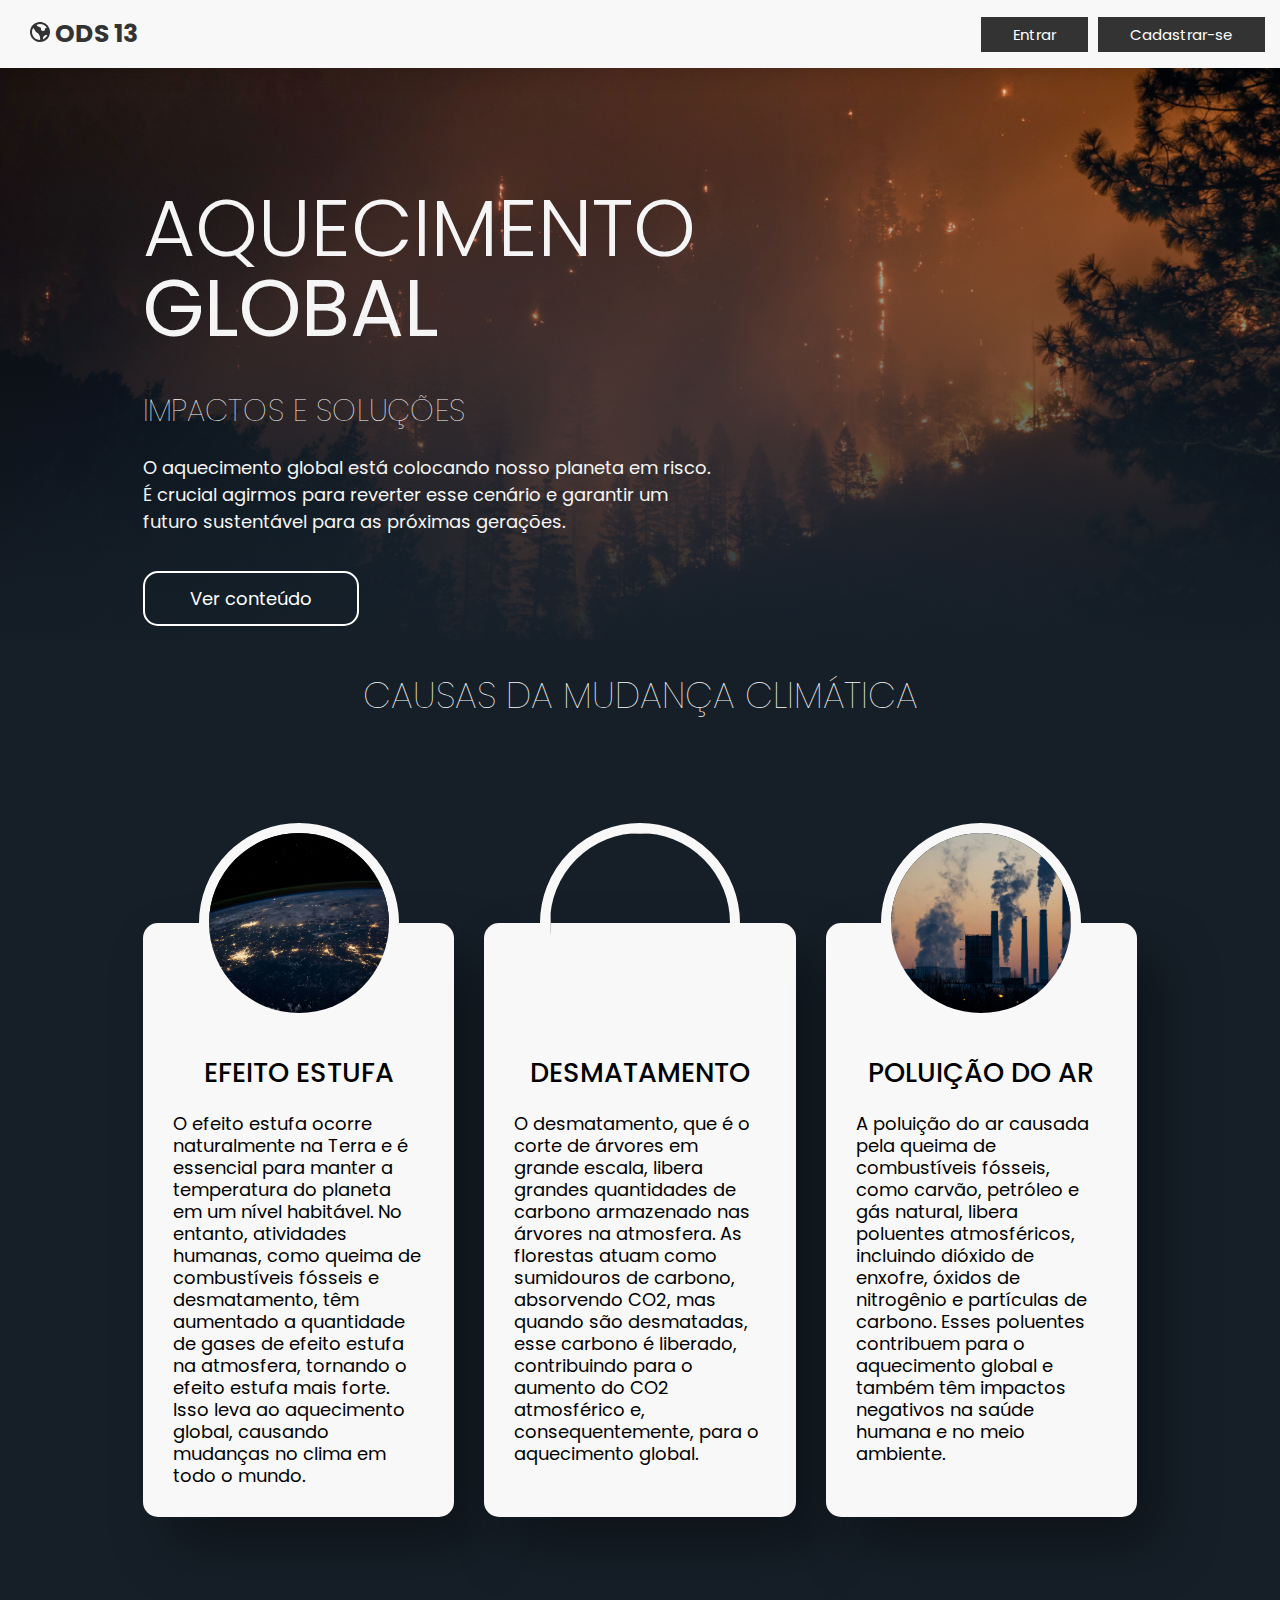
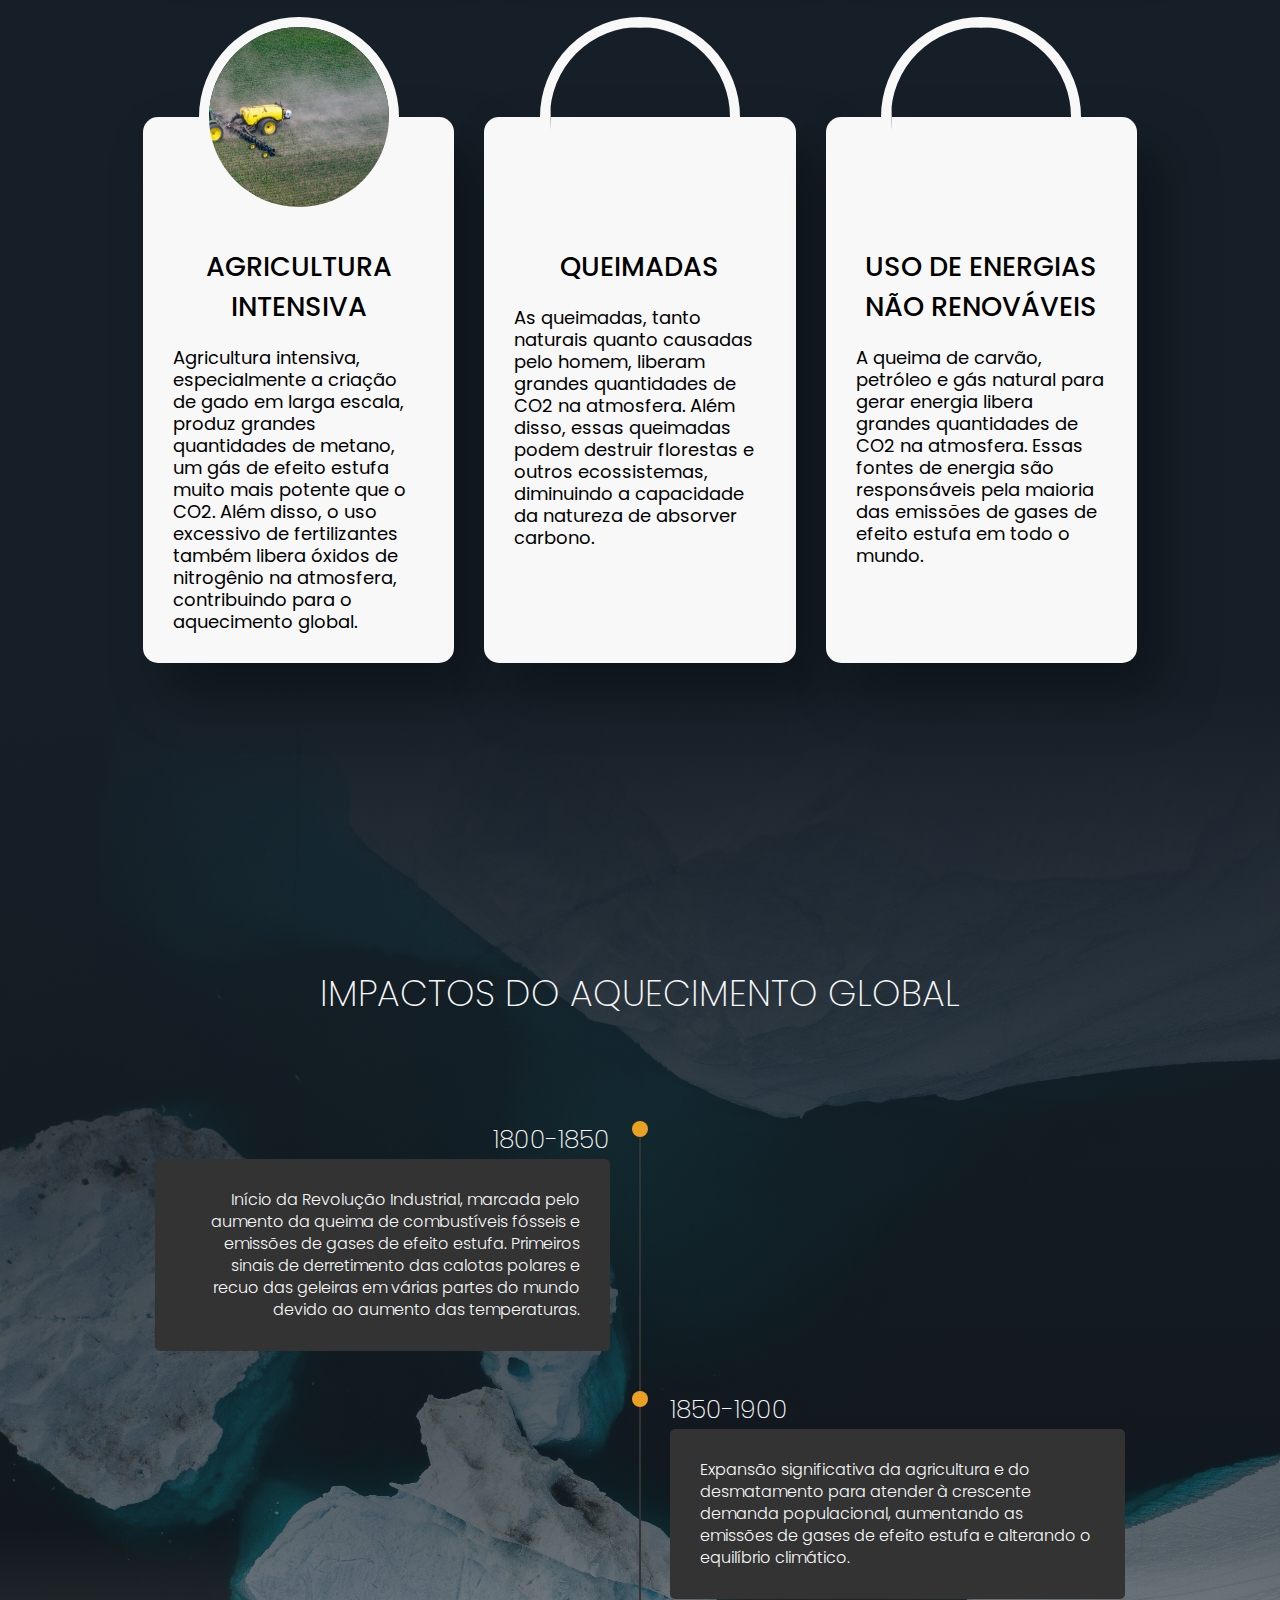
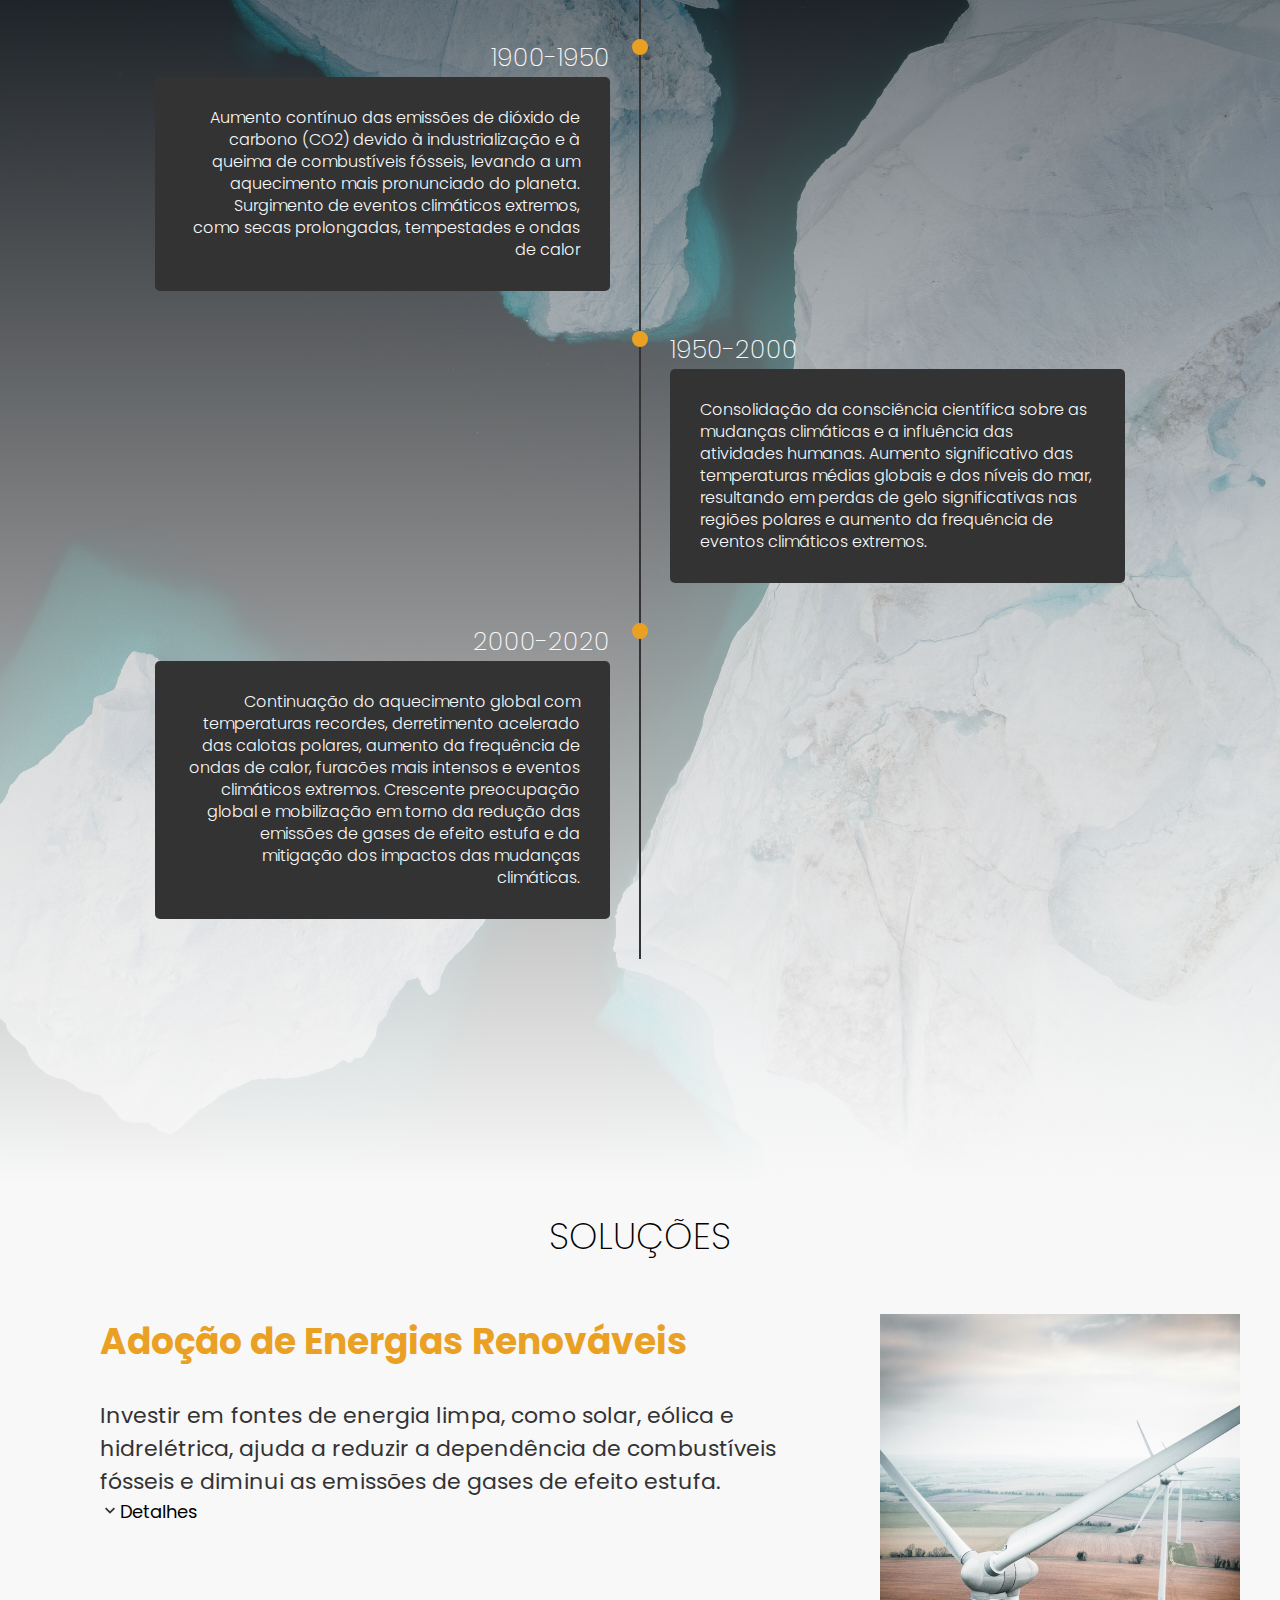
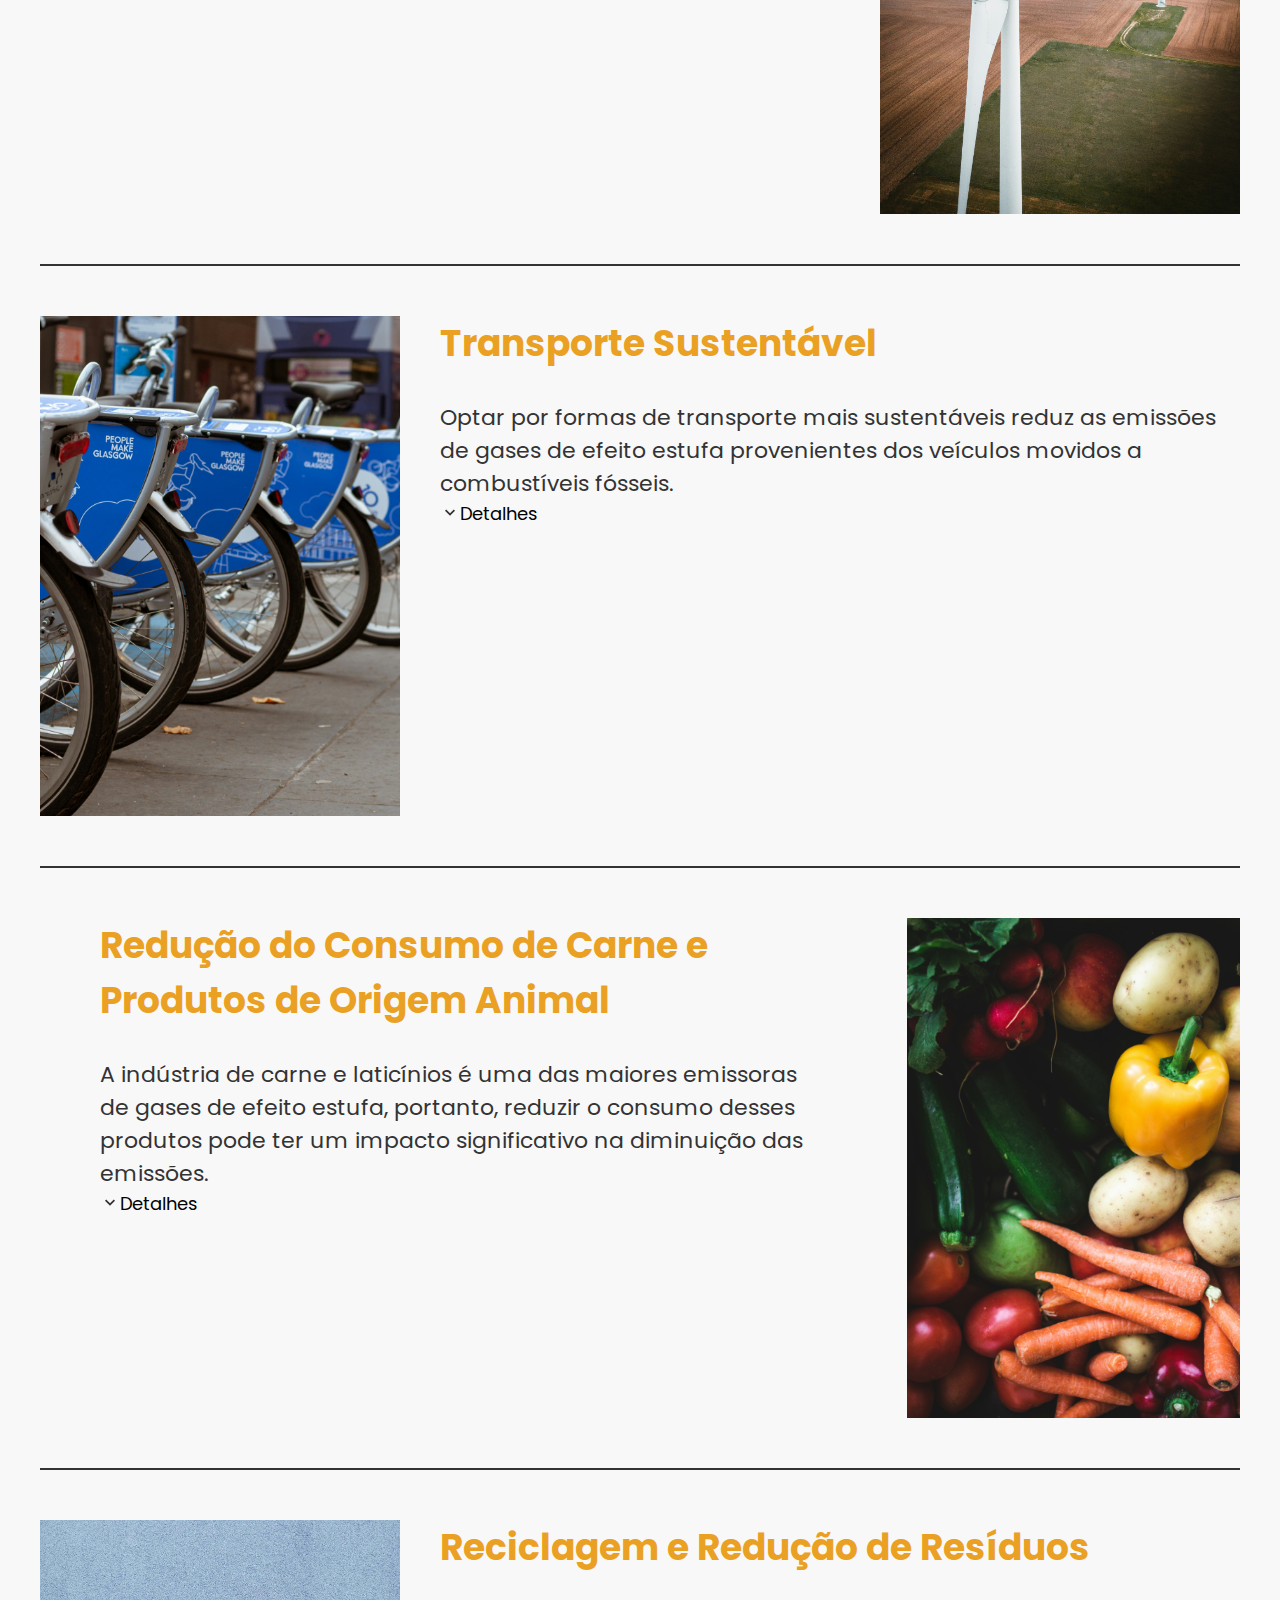
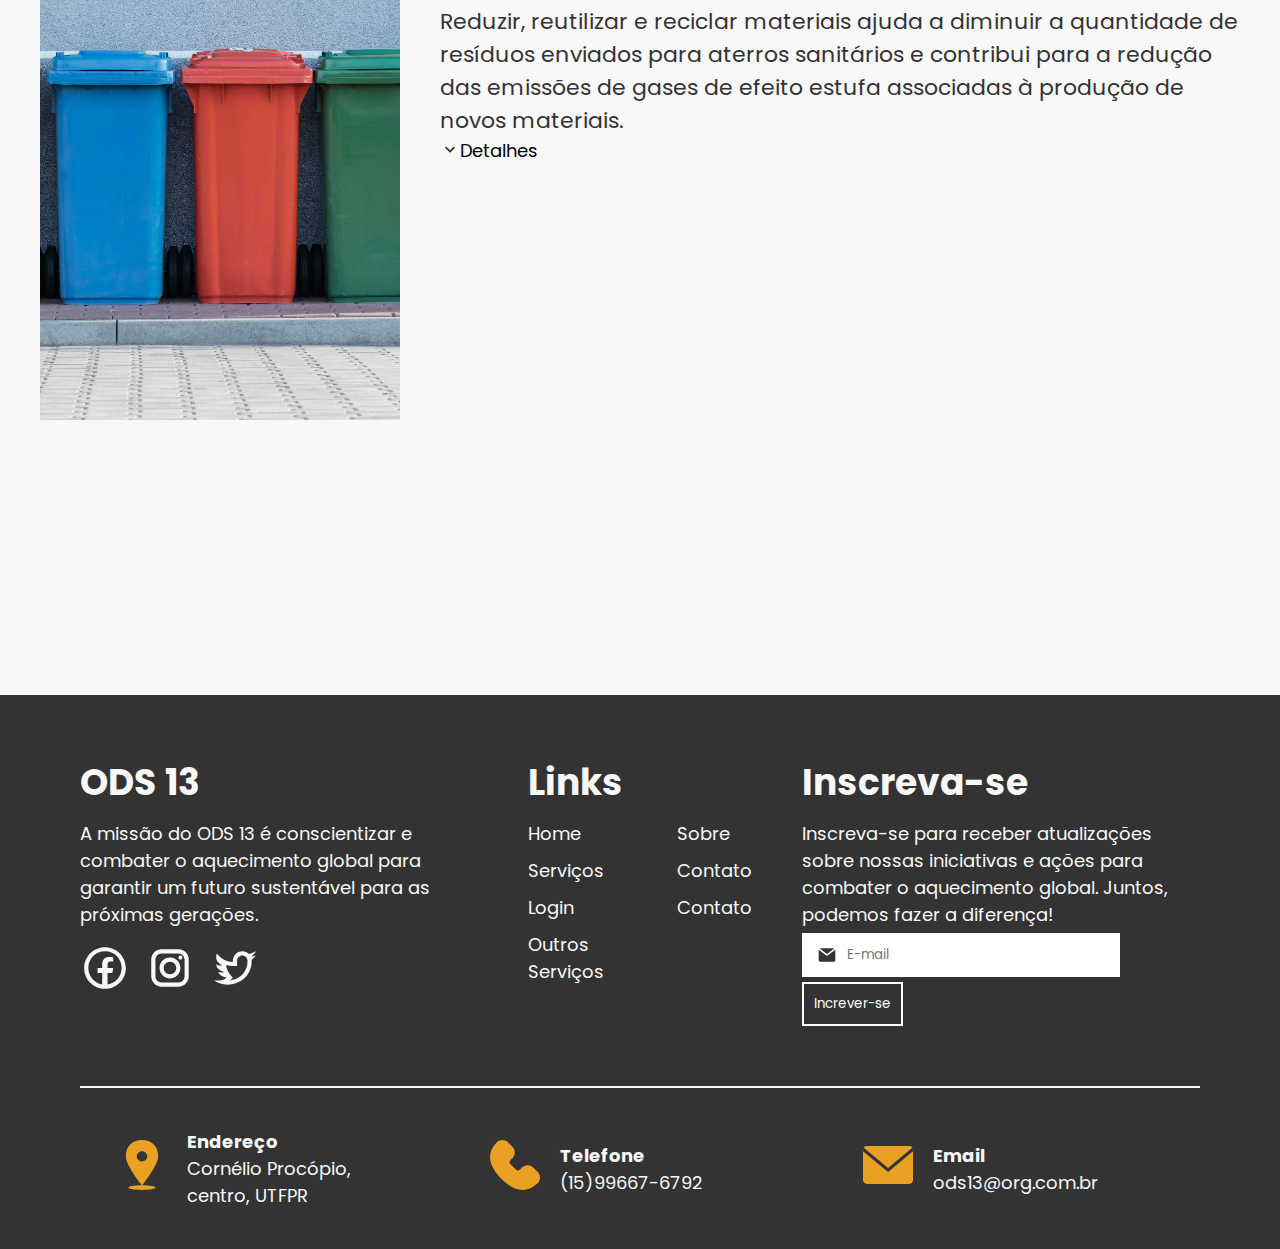
==== index.html @ 4063f02e "Update index.html" ====
<!DOCTYPE html>
<html lang="pt">

<head>
    <meta charset="UTF-8">
    <meta name="viewport" content="width=device-width, initial-scale=1.0">
    <title>Document</title>
    <link rel="stylesheet" href="css/style_index.css">
</head>

<body>
    <header>
        <nav class="navbar">
            <div class="logo"><a href="#home"><img src="public/icon/world.svg" alt="icone_planeta"> ODS 13</a>
            </div>
            <div class="links">
                <ul class="nav_links">
                    <li> <a class="button button_cinza" href="login.html">Entrar</a></li>
                    <li> <a class="button button_cinza" href="cadastro.html">Cadastrar-se</a></li>

                </ul>
            </div>
        </nav>
    </header>

    <div class="hero_section" id="home">
        <div class="content">
            <div class="article">
                <h1>Aquecimento <b>Global</b></h1>
                <h2>Impactos e soluções</h2>
                <p>O aquecimento global está colocando nosso planeta em risco. É crucial agirmos para reverter esse
                    cenário e garantir um futuro sustentável para as próximas gerações.</p>
                <a href="#causas" class="button button_transparent ">Ver conteúdo</a>
            </div>
        </div>
    </div>
    <div class="first_section" id="causas">
        <div class="content">
            <div class="article">
                <h1 class="section_title">Causas da Mudança Climática</h1>
                <div class="boxes">

                    <div class="box_info">
                        <img src="public/img/efeito_estufa.jpg" alt="">
                        <h2>Efeito Estufa</h2>
                        <p>O efeito estufa ocorre naturalmente na Terra e é essencial para manter a temperatura do
                            planeta em um nível habitável. No entanto, atividades humanas, como queima de combustíveis
                            fósseis e desmatamento, têm aumentado a quantidade de gases de efeito estufa na atmosfera,
                            tornando o efeito estufa mais forte. Isso leva ao aquecimento global, causando mudanças no
                            clima em todo o mundo.</p>
                    </div>
                    <div class="box_info">
                        <img src="public/img/desmatamento.jpg" alt="">
                        <h2>Desmatamento</h2>
                        <p>O desmatamento, que é o corte de árvores em grande escala, libera grandes quantidades de
                            carbono armazenado nas árvores na atmosfera. As florestas atuam como sumidouros de carbono,
                            absorvendo CO2, mas quando são desmatadas, esse carbono é liberado, contribuindo para o
                            aumento do CO2 atmosférico e, consequentemente, para o aquecimento global.</p>
                    </div>
                    <div class="box_info">
                        <img src="public/img/poluição-ar.jpg" alt="">
                        <h2>Poluição do Ar</h2>
                        <p>A poluição do ar causada pela queima de combustíveis fósseis, como carvão, petróleo e gás
                            natural, libera poluentes atmosféricos, incluindo dióxido de enxofre, óxidos de nitrogênio e
                            partículas de carbono. Esses poluentes contribuem para o aquecimento global e também têm
                            impactos negativos na saúde humana e no meio ambiente.</p>

                    </div>
                    <div class="box_info">
                        <img src="public/img/agricultura.jpg" alt="">
                        <h2>Agricultura Intensiva</h2>
                        <p>Agricultura intensiva, especialmente a criação de gado em larga escala, produz grandes
                            quantidades de metano, um gás de efeito estufa muito mais potente que o CO2. Além disso, o
                            uso excessivo de fertilizantes também libera óxidos de nitrogênio na atmosfera, contribuindo
                            para o aquecimento global.</p>
                    </div>
                    <div class="box_info">
                        <img src="public/img/queimadas.jpg" alt="">
                        <h2>Queimadas</h2>
                        <p>As queimadas, tanto naturais quanto causadas pelo homem, liberam grandes quantidades de CO2
                            na atmosfera. Além disso, essas queimadas podem destruir florestas e outros ecossistemas,
                            diminuindo a capacidade da natureza de absorver carbono.</p>
                    </div>
                    <div class="box_info">
                        <img src="public/img/energia-não-renovavel.jpg" alt="">
                        <h2>Uso de Energias Não Renováveis</h2>
                        <p>A queima de carvão, petróleo e gás natural para gerar energia libera grandes quantidades de
                            CO2 na atmosfera. Essas fontes de energia são responsáveis pela maioria das emissões de
                            gases de efeito estufa em todo o mundo.</p>
                    </div>
                </div>
            </div>
        </div>
    </div>
    <div class="second_section" id="impactos">
        <div class="content">
            <div class="article">
                <h1 class="section_title">Impactos do aquecimento global</h1>
                <div class="timeline">
                    <div class="timeline_item esq">
                        <div class="timeline_dot"></div>
                        <h1 class="timeline_date">1800-1850</h1>
                        <p>Início da Revolução Industrial, marcada pelo aumento da queima de combustíveis fósseis e
                            emissões de gases de efeito estufa.
                            Primeiros sinais de derretimento das calotas polares e recuo das geleiras em várias partes
                            do mundo devido ao aumento das temperaturas.</p>
                    </div>
                </div>
                <div class="timeline">
                    <div class="timeline_item dir">
                        <div class="timeline_dot"></div>
                        <h1 class="timeline_date">1850-1900</h1>
                        <p>Expansão significativa da agricultura e do desmatamento para atender à crescente demanda
                            populacional, aumentando as emissões de gases de efeito estufa e alterando o equilíbrio
                            climático.</p>
                    </div>
                </div>
                <div class="timeline">
                    <div class="timeline_item esq">
                        <div class="timeline_dot"></div>
                        <h1 class="timeline_date">1900-1950</h1>
                        <p>Aumento contínuo das emissões de dióxido de carbono (CO2) devido à industrialização e à
                            queima de combustíveis fósseis, levando a um aquecimento mais pronunciado do planeta.
                            Surgimento de eventos climáticos extremos, como secas prolongadas, tempestades e ondas de
                            calor</p>
                    </div>
                </div>
                <div class="timeline">
                    <div class="timeline_item dir">
                        <div class="timeline_dot"></div>
                        <h1 class="timeline_date">1950-2000</h1>
                        <p>Consolidação da consciência científica sobre as mudanças climáticas e a influência das
                            atividades humanas.
                            Aumento significativo das temperaturas médias globais e dos níveis do mar, resultando em
                            perdas de gelo significativas nas regiões polares e aumento da frequência de eventos
                            climáticos extremos.</p>
                    </div>
                </div>
                <div class="timeline">
                    <div class="timeline_item esq">
                        <div class="timeline_dot"></div>
                        <h1 class="timeline_date">2000-2020</h1>
                        <p>Continuação do aquecimento global com temperaturas recordes, derretimento acelerado das
                            calotas polares, aumento da frequência de ondas de calor, furacões mais intensos e eventos
                            climáticos extremos.
                            Crescente preocupação global e mobilização em torno da redução das emissões de gases de
                            efeito estufa e da mitigação dos impactos das mudanças climáticas.</p>
                    </div>
                </div>

            </div>
        </div>
    </div>

    <div class="third_section" id="soluções">
        <div class="content">
            <div class="article">
                <h1 class="section_title">Soluções</h1>
                <div class="grid">
                    <div class="grid_item div_esq">
                        <img src="public/img/energia_renovavel.jpg" alt="">
                        <div class="grid_content">

                            <h1>Adoção de Energias Renováveis</h1>
                            <p>Investir em fontes de energia limpa, como solar, eólica e hidrelétrica, ajuda a reduzir a
                                dependência de combustíveis fósseis e diminui as emissões de gases de efeito estufa.</p>
                            <details>
                                <summary> Detalhes</summary>
                                <ul>
                                    <li>Instalação de painéis solares em residências e empresas para gerar eletricidade
                                        a partir do sol.</li>
                                    <li>Utilização de sistemas de aquecimento de água solar para reduzir o consumo de
                                        energia elétrica ou gás.</li>
                                    <li>Adesão a programas de energia verde oferecidos por empresas de energia, que
                                        garantem que parte ou toda a eletricidade consumida seja proveniente de fontes
                                        renováveis.</li>
                                </ul>
                            </details>
                        </div>
                    </div>
                    <div class="grid_item div_dir">
                        <img src="public/img/transporte.jpg" alt="">
                        <div class="grid_content">

                            <h1>Transporte Sustentável</h1>
                            <p>Optar por formas de transporte mais sustentáveis reduz as emissões de gases de efeito
                                estufa provenientes dos veículos movidos a combustíveis fósseis.</p>
                            <details>
                                <summary> Detalhes</summary>
                                <ul>
                                    <li>Uso de transporte público, como ônibus, metrô ou trem, sempre que possível, para
                                        reduzir as emissões individuais de carbono.</li>
                                    <li>Promoção da bicicleta como meio de transporte alternativo para curtas
                                        distâncias, diminuindo a poluição do ar e incentivando um estilo de vida mais
                                        ativo e saudável.</li>
                                    <li>Consideração da compra de veículos elétricos ou híbridos, que emitem menos gases
                                        poluentes em comparação aos veículos tradicionais movidos a gasolina ou diesel.
                                    </li>
                                </ul>
                            </details>
                        </div>
                    </div>
                    <div class="grid_item div_esq">
                        <img src="public/img/vegano.jpg" alt="">
                        <div class="grid_content">

                            <h1>Redução do Consumo de Carne e Produtos de Origem Animal</h1>
                            <p>A indústria de carne e laticínios é uma das maiores emissoras de gases de efeito estufa,
                                portanto, reduzir o consumo desses produtos pode ter um impacto significativo na
                                diminuição das emissões.</p>
                            <details>
                                <summary> Detalhes</summary>
                                <ul>
                                    <li>Adoção de uma dieta mais baseada em vegetais, com menos carne vermelha e
                                        laticínios, pode reduzir as emissões de gases de efeito estufa associadas à
                                        produção de alimentos.</li>
                                    <li>Escolha por alimentos de origem vegetal, como legumes, frutas, grãos e
                                        leguminosas, que têm uma pegada de carbono geralmente menor em comparação com
                                        alimentos de origem animal.</li>
                                    <li>Participação de campanhas como "Segunda Sem Carne" ou "Segunda Sem Carne", que
                                        incentivam a substituição de refeições à base de carne por opções vegetarianas
                                        pelo menos um dia por semana.</li>
                                </ul>
                            </details>
                        </div>
                    </div>
                    <div class="grid_item div_dir last_grid">
                        <img src="public/img/reciclagem.jpg" alt="">
                        <div class="grid_content">

                            <h1>Reciclagem e Redução de Resíduos</h1>
                            <p>Reduzir, reutilizar e reciclar materiais ajuda a diminuir a quantidade de resíduos
                                enviados para aterros sanitários e contribui para a redução das emissões de gases de
                                efeito estufa associadas à produção de novos materiais.</p>
                            <details>
                                <summary> Detalhes</summary>
                                <ul>
                                    <li>Separação adequada de resíduos para reciclagem, incluindo plástico, papel, vidro
                                        e metal, conforme as diretrizes locais de coleta seletiva.</li>
                                    <li>Redução do consumo de produtos descartáveis e escolha por alternativas
                                        reutilizáveis, como garrafas de água, sacolas de compras de tecido e utensílios
                                        de cozinha duráveis.</li>
                                    <li>Compostagem de resíduos orgânicos, como restos de alimentos e folhas, para
                                        evitar sua decomposição em aterros sanitários, onde liberariam metano, um
                                        potente gás de efeito estufa.</li>
                                </ul>
                            </details>
                        </div>
                    </div>
                </div>



            </div>
        </div>
    </div>




    <footer>


        <div class="grid">
            <div class="grid_1">
                <h1>ODS 13</h1>
                <p>A missão do ODS 13 é conscientizar e combater o aquecimento global para garantir um futuro
                    sustentável para as próximas gerações.</p>


                <div class="social_media">
                    <a href="#"><img src="/public/icon/icons8-facebook.svg" alt="facebook"></a>
                    <a href="#"><img src="/public/icon/icons8-instagram.svg" alt="instagram"></a>
                    <a href="#"><img src="public/icon/icons8-twitter.svg" alt="twitter"></a>
                </div>
            </div>

            <div class="grid_2">
                <h1>Links</h1>
                <div class="link_info">
                    <ul>
                    <li><a href="">Home</a></li>
                    <li><a href="">Sobre</a></li>
                    <li><a href="">Serviços</a></li>
                    <li><a href="">Contato</a></li>
                    <li><a href="">Login</a></li>
                    <li><a href="">Contato</a></li>
                    <li><a href="">Outros Serviços</a></li>
                </ul>
                </div>
            </div>
            <div class="grid_3">
                <h1>Inscreva-se</h1>
                <p>Inscreva-se para receber atualizações sobre nossas iniciativas e ações para combater o aquecimento
                    global. Juntos, podemos fazer a diferença!</p>
                <input type="text" class="input_icon input_footer" placeholder="E-mail">
                <button type="submit" class="button button_transparent">Increver-se</button>
                <form action="index.html">
                </form>
            </div>
        </div>
        <div class="contatos">
            <div class="info">
                <div class="info_icon">
                    <img src="public/icon/Local.svg" alt="email_icon">
                </div>
                <div class="info_text">
                    <h4>Endereço</h4>
                    <p>Cornélio Procópio, centro, UTFPR</p>
                </div>
            </div>
            <div class="info">
                <div class="info_icon">
                    <img src="public/icon/Phone_yelow.svg" alt="phone_icon">
                </div>
                <div class="info_text">
                    <h4>Telefone</h4>
                    <p>(15)99667-6792</p>
                </div>
            </div>
            <div class="info">
                <div class="info_icon">
                    <img src="public/icon/mail.svg" alt="email_icon">
                </div>
                <div class="info_text">
                    <h4>Email</h4>
                    <p>ods13@org.com.br</p>
                </div>
            </div>
        </div>
    </footer>


</body>




</html>
---- css/style_index.css ----
@import url('https://fonts.googleapis.com/css2?family=Poppins:ital,wght@0,100;0,200;0,300;0,400;0,500;0,600;0,700;0,800;0,900;1,100;1,200;1,300;1,400;1,500;1,600;1,700;1,800;1,900&display=swap');

* {
    padding: 0;
    margin: 0;
    box-sizing: border-box;
    font-family: 'Poppins', sans-serif;
}

html {
    scroll-behavior: smooth;
}

/*cores principais*/
:root {
    --cinza-claro: #f8f8f8;
    --cinza-main: #333333;
    --amarelo-main: #eaa023;
}


header {
    width: 100%;
    position: fixed;
    top: 0;
    background-color: var(--cinza-claro);
    z-index: 100;
    font-size: 15px;
}

.navbar {
    display: flex;
    justify-content: space-between;
    align-items: center;
    padding: 15px 5px 15px 30px;
    box-shadow: 0px 0px 25px #0000003f;
}


.navbar .logo a {
    text-decoration: none;
    color: var(--cinza-main);
}

.logo {
    font-weight: bold;
    font-size: 25px;
}

.nav_links {
    list-style: none;
    display: flex;
}

.nav_links li a {
    margin-right: 10px;
}

.nav_links .button {
    padding: 5px 30px;
    border-radius: 0px;
    background-color: var(--cinza-main);
}

.nav_links .button:hover {
    border-color: var(--cinza-main);
}

.navbar .logo:hover {
    transition-duration: 0.4s;
    filter: brightness(0) saturate(100%) invert(55%) sepia(100%) saturate(400%) hue-rotate(358deg) brightness(103%) contrast(84%);
}




body {
    height: 100vh;
    background-color: var(--cinza-claro);
    display: grid;
    font-size: 18px;
}

.content {
    margin: 0 10%;
    padding: 10% 15px;
}


.hero_section {
    padding-top: 10%;
    background-image: linear-gradient(to bottom, transparent 0%, #161f28 100%), url('/public/img/matt-howard-eAKDzK4lo4o-unsplash.jpg');
    background-size: cover;
    background-position-y: bottom, 100%;
    max-height: 90%;
    color: whitesmoke;
}



.hero_section .content {
    padding-top: 60px;
    max-width: 600px;
    display: flex;
    flex-direction: column;
    min-height: 550px;
}

.hero_section h1 {
    text-transform: uppercase;
    font-size: 80px;
    line-height: 100%;
    font-weight: 300;
}

.hero_section h2 {
    text-transform: uppercase;
    margin: 40px 0 0 0;
    font-size: 30px;
    font-weight: 100;
}

.hero_section .article p {
    margin: 20px 0px 50px;
}


.section_title {
    text-transform: uppercase;
    font-weight: 100;
}

.first_section {
    margin-top: -100px;
    max-height: 100%;
    background-color: #161f28;
}

.first_section .article {
    margin-top: -100px;
    display: flex;
    flex-direction: column;
    justify-content: center;
    align-items: center;
}

.first_section .article h1 {
    margin-bottom: 200px;
    color: var(--cinza-claro);
}


.first_section .boxes {
    display: grid;
    grid-template-columns: repeat(3, 1fr);
    grid-template-rows: minmax(auto, auto);
    gap: 200px 30px;
}



.first_section .box_info {
    display: flex;
    flex-direction: column;
    align-items: center;
    background-color: var(--cinza-claro);
    box-shadow: 25px 30px 55px rgba(0, 0, 0, 0.363);
    border-radius: 15px;
    padding: 30px;
    position: relative;

}

.first_section .box_info img {
    position: absolute;
    width: 200px;
    height: 200px;
    border-radius: 50%;
    top: -100px;
    border: 10px solid var(--cinza-claro);
    object-fit: cover;
}

.first_section .box_info h2 {
    margin-top: 100px;
    text-align: center;
    text-transform: uppercase;
    font-weight: 500;
}

.first_section .box_info p {
    margin-top: 20px;
    line-height: 22px;
}


.second_section {
    margin-top: -100px;
    padding: 0px;
    padding: 100px 15px;
    background-image: linear-gradient(to top, var(--cinza-claro) 0%, transparent 60%), linear-gradient(to top, rgba(255, 255, 255, 0) 0%, #161f28 100%), url('/public/img/annie-spratt-O_Lyb6Et9Hw-unsplash.jpg');
    background-repeat: no-repeat;
    background-size: cover;
}

.second_section .content {
    margin-top: 50px;
}

.second_section .article {
    display: flex;
    flex-direction: column;
    justify-content: center;
    align-items: center;
}

.second_section h1 {
    color: var(--cinza-claro);
}

.second_section .section_title {
    font-weight: 200;
    margin-bottom: 100px;
}

.timeline {
    max-width: 1000px;
    margin: auto;
    display: flex;
    flex-wrap: wrap;
    position: relative;
}

.timeline::before {
    content: '';
    position: absolute;
    width: 2px;
    height: 100%;
    background-color: var(--cinza-main);
    left: calc(50% - 1px);
}

.timeline_item {
    margin-bottom: 40px;
    width: 100%;

}

.timeline_item.esq {
    padding-right: calc(50% + 30px);
    text-align: right;
}

.timeline_item.dir {
    padding-left: calc(50% + 30px);
    text-align: left;
}

.timeline_item p {
    background-color: var(--cinza-main);
    padding: 30px;
    border-radius: 5px;
    color: var(--cinza-claro);
    font-size: 16px;
    font-weight: 300;
    line-height: 22px;

}

.timeline_dot {
    height: 16px;
    width: 16px;
    background-color: var(--amarelo-main);
    border-radius: 50%;
    position: absolute;
    left: calc(50% - 8px);
}

.timeline_date {
    font-weight: 200;
    font-size: 25px;
}


.third_section {
    margin-top: -100px;
    padding: 0px;
    padding: 100px 15px;
}

.third_section .section_title {
    font-weight: 200;
}

.third_section .article {
    margin-top: -100px;
    display: flex;
    flex-direction: column;
    justify-content: center;
    align-items: center;
}


.third_section .grid {
    display: grid;
    grid-template-columns: repeat(1, 1200px);
    grid-template-rows: minmax(200px, auto);
    gap: 50px 0;
    padding-top: 50px;
}


.third_section .div_esq img {
    order: 1;
}

.third_section .div_dir img {
    order: 0;
}


.third_section .grid_item {
    display: flex;
    border-bottom: 2px solid var(--cinza-main);
    padding-bottom: 50px;

}

.third_section .grid_item img {
    width: 30%;
    height: 500px;
    object-fit: cover;
}


.grid_item.last_grid {
    border-bottom: none;
}


.third_section .div_dir .grid_content {
    padding-left: 40px;
}




.third_section .div_esq .grid_content {
    width: 100%;
    padding: 0 80px 0 60px;

}




.third_section .grid_content summary {
    all: unset;
    cursor: pointer;
    padding-top: 50px;
    background-image: url(/public/icon/-keyboard-arrow-down_90691.svg);
    background-repeat: no-repeat;
    background-position: 0px 95%;
    background-size: 20px;
    padding-left: 20px;

}

.third_section .grid_content p {
    padding-top: 30px;
    font-size: 22px;
    color: var(--cinza-main);
}

.third_section .grid_content h1 {
    color: var(--amarelo-main);
}


.third_section .grid_item summary:hover {
    filter: brightness(0) saturate(100%) invert(55%) sepia(100%) saturate(400%) hue-rotate(358deg) brightness(103%) contrast(84%);
}



.third_section .grid_content details ul li {
    margin-left: 20px;
    padding-top: 10px;

}




footer {
    padding: 0 0 40px;
    background-color: var(--cinza-main);
    color: var(--cinza-claro);
}




footer .contatos {
    display: flex;
    justify-content: space-around;
    align-items: center;
    margin: 0 80px ;
    padding-top: 40px;
    border-top: 2px solid var(--cinza-claro);
}

footer .contatos .info {
    display: flex;
    align-items: center;
    width: 300px;
}

footer .info_icon img {
    height: 50px;
    margin-right: 20px;
}



.social_media img {
    height: 50px;
    margin: 15px 10px 0px 0px
}

.social_media img:hover {
    filter: brightness(0) saturate(100%) invert(55%) sepia(100%) saturate(400%) hue-rotate(358deg) brightness(103%) contrast(84%);
}

footer .grid {
    display: grid;
    grid-template-columns: 40% 20% 40%;
    padding: 60px 80px;

}

footer .grid h1 {
    padding-bottom: 10px;
}

footer .grid .grid_1 {
    padding-right: 50px;
}

footer .link_info ul{
    list-style: none;
    display: grid;
    grid-template-columns: repeat(2, auto);
    gap: 10px 20px
}

footer .grid .grid_3 {
    padding-left: 50px;

}


footer .link_info a {
    text-decoration: none;
    color: var(--cinza-claro);
}

footer .link_info a:hover {
    color: var(--amarelo-main);
}

footer form{
    display: flex;
}

footer .button_transparent{
    border-radius: 0;
    padding: 10px;
}

footer input {
    width: 80%;
    padding: 12px 0px;
    border: 0;
    margin: 5px 0px;
    outline: none;

}

.input_icon {
    background-repeat: no-repeat;
    background-position: 15px center;
    padding-left: 45px;
}

.input_footer {
    background-image: url('../public/icon/envelope.svg');
    background-size: 20px;
}



.button {
    padding: 13px 45px;
    border-radius: 15px;
    border: 2px solid transparent;
    transition-duration: 0.4s;
    cursor: pointer;
    text-decoration: none;
    scroll-behavior: smooth;
}


.button_transparent {
    border-color: white;
    color: white;
    background-color: transparent;
}

.button_transparent:hover {
    background-color: white;
    color: var(--cinza-main);
}

.button_cinza {
    background: var(--cinza-main);
    color: rgb(255, 255, 255);
}


.button_branco {
    background-color: rgb(255, 255, 255);
    color: var(--cinza-main);
}

.button_cinza:hover {
    background-color: #ffffff;
    color: var(--cinza-main);
    border: 2px solid var(--cinza-main);
}

.button_branco:hover {
    color: #ffffff;
    background-color: var(--cinza-main);
    border: 2px solid white;
}
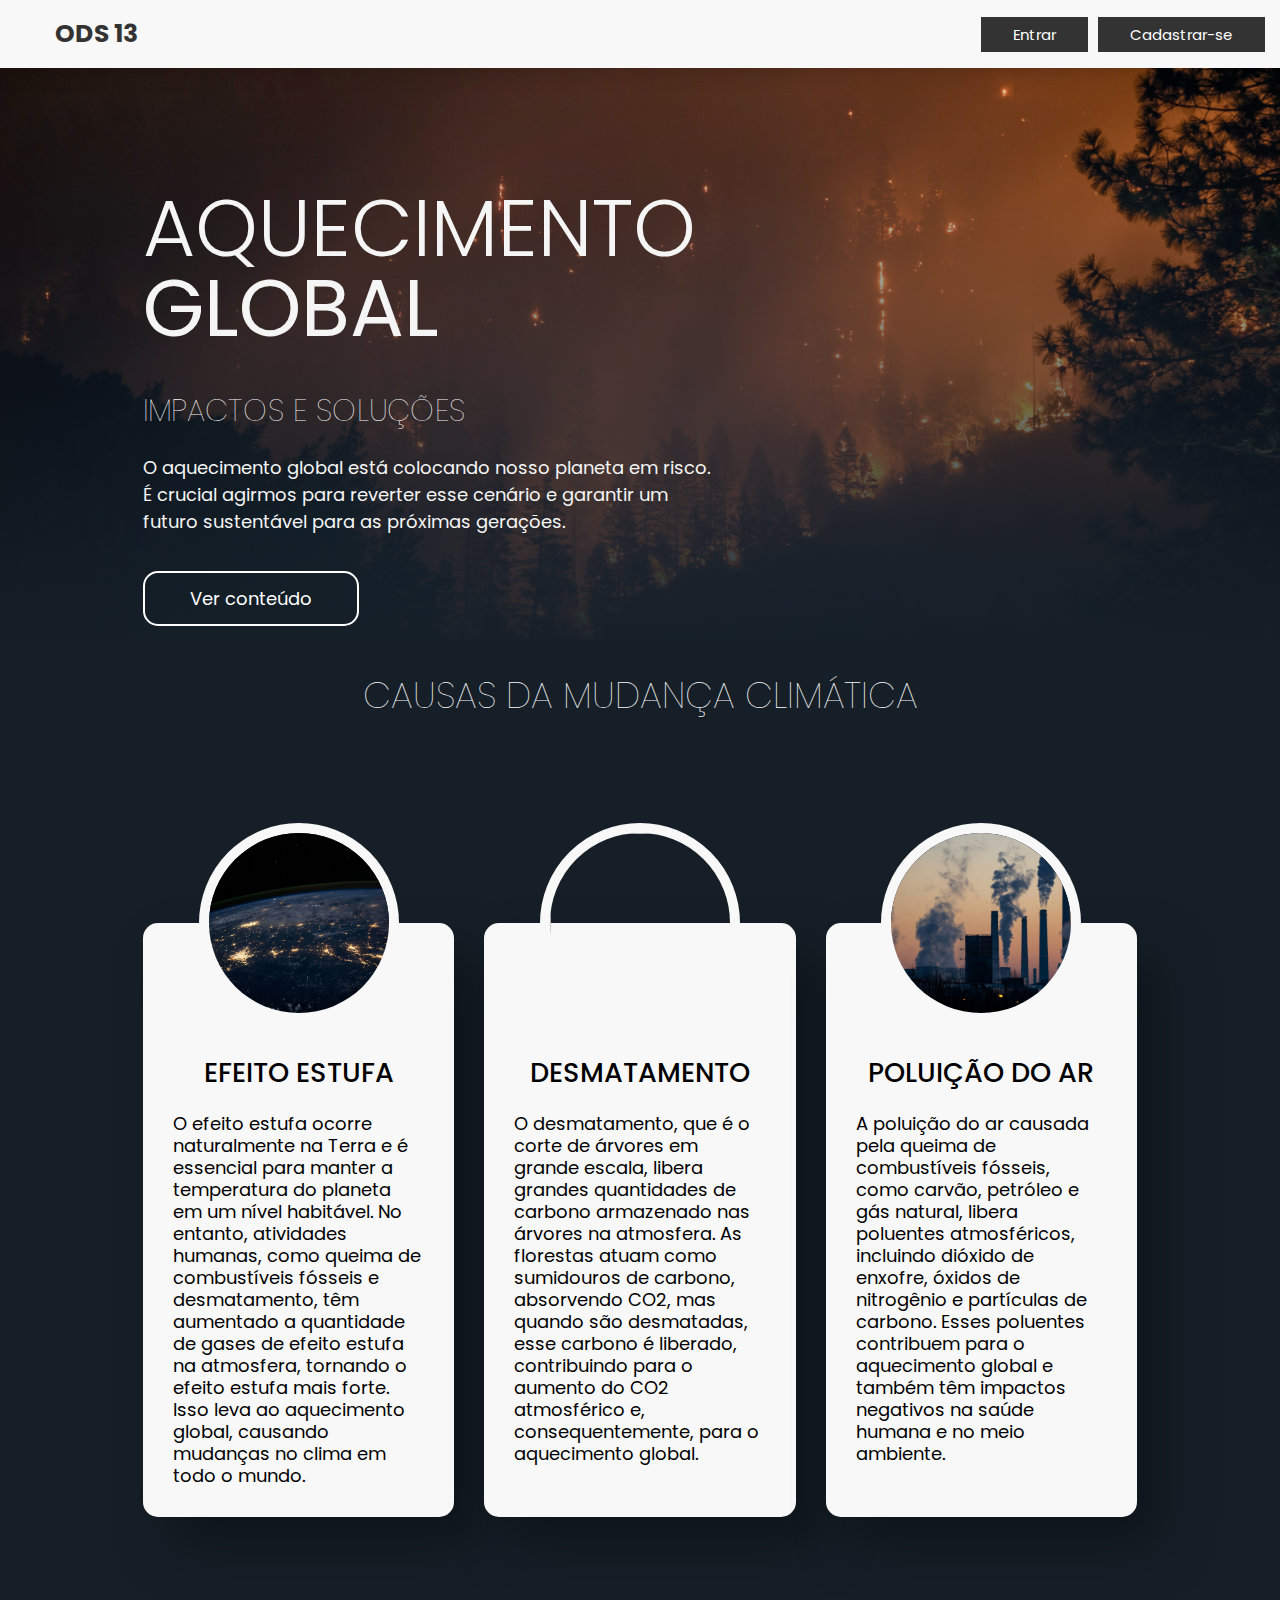
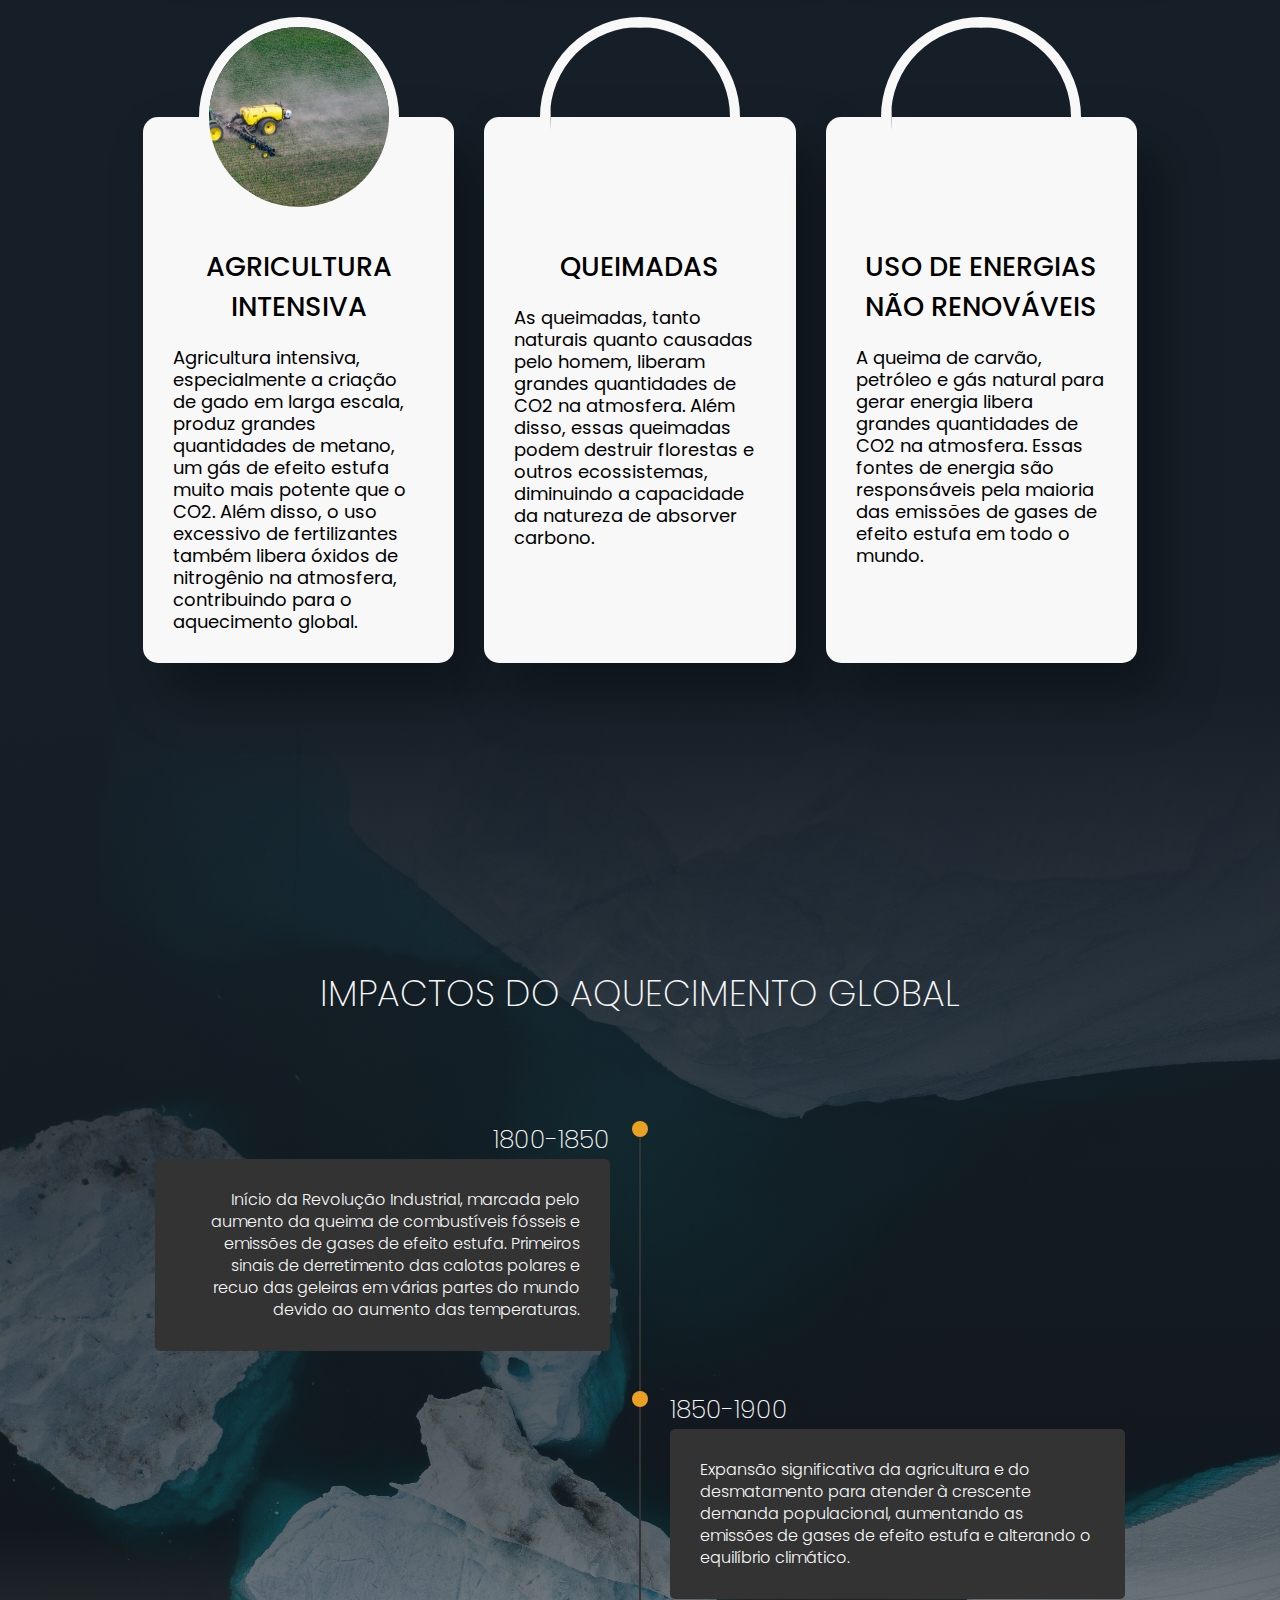
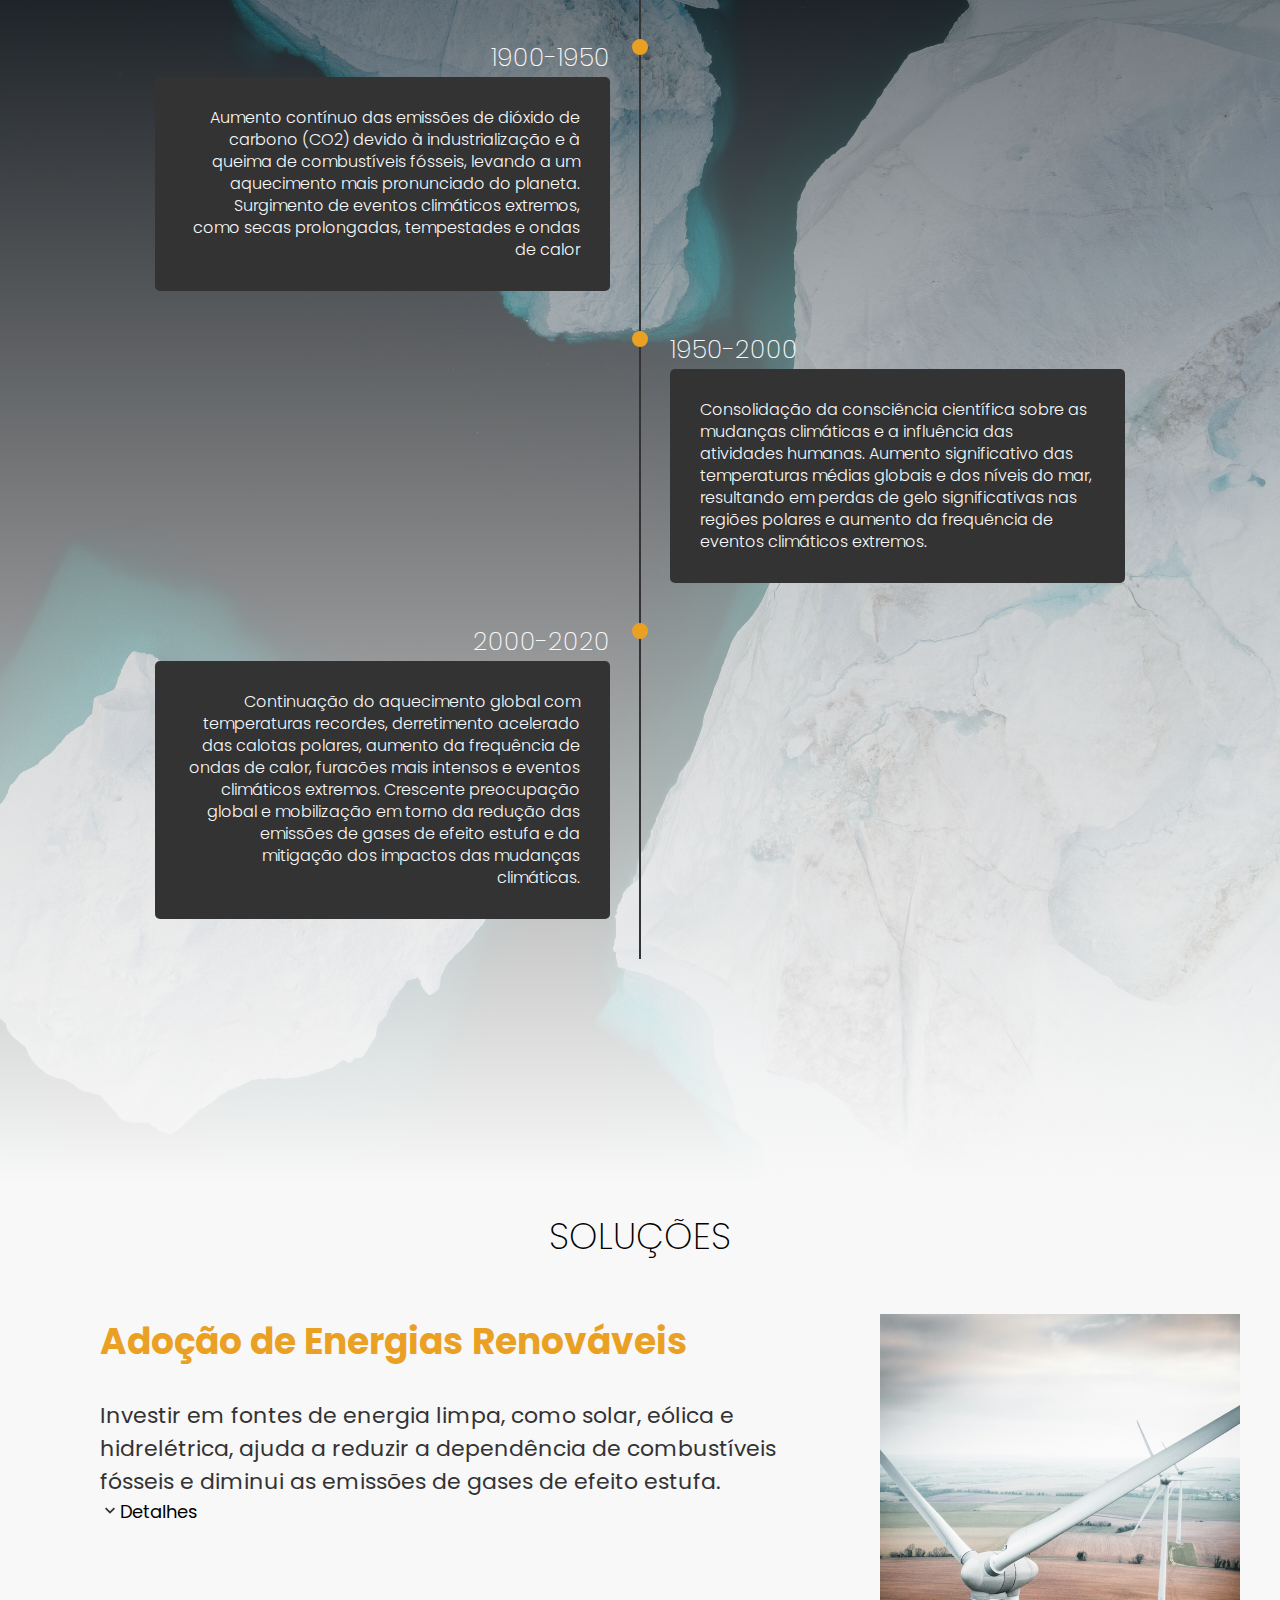
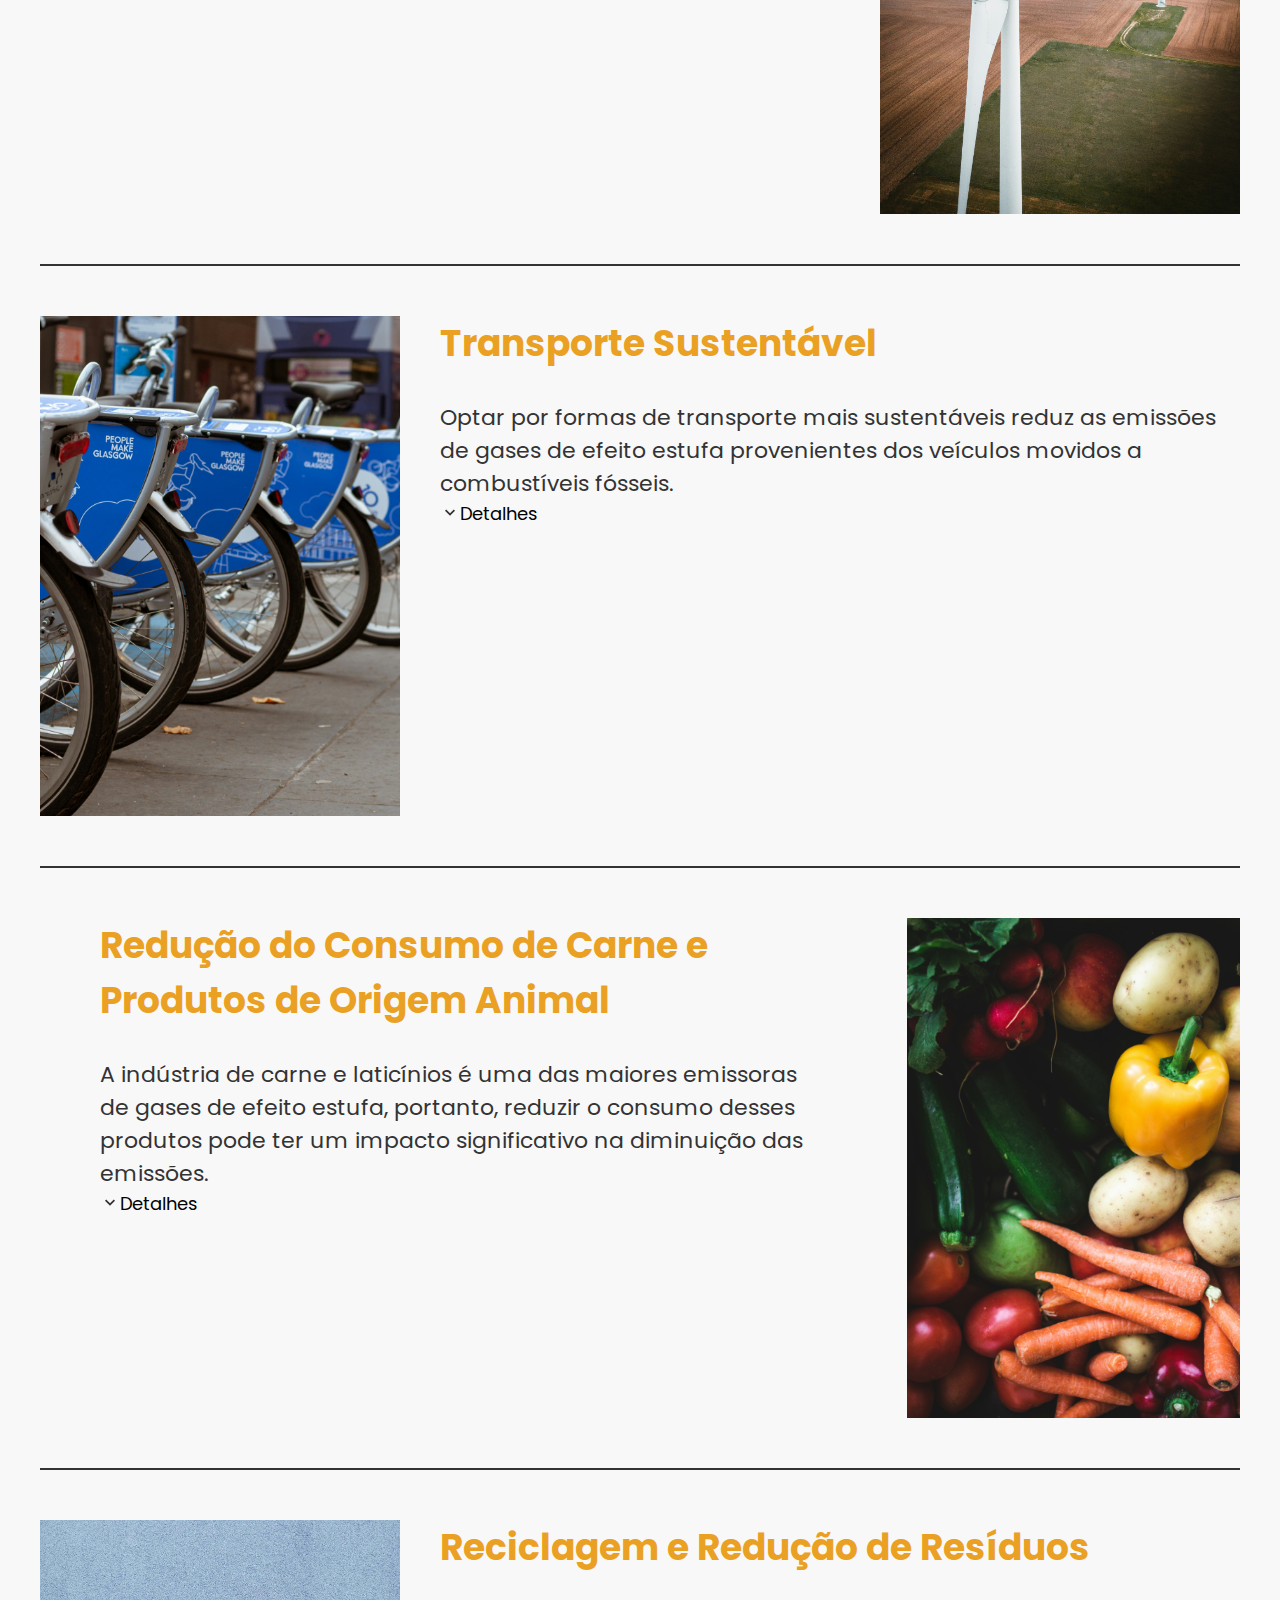
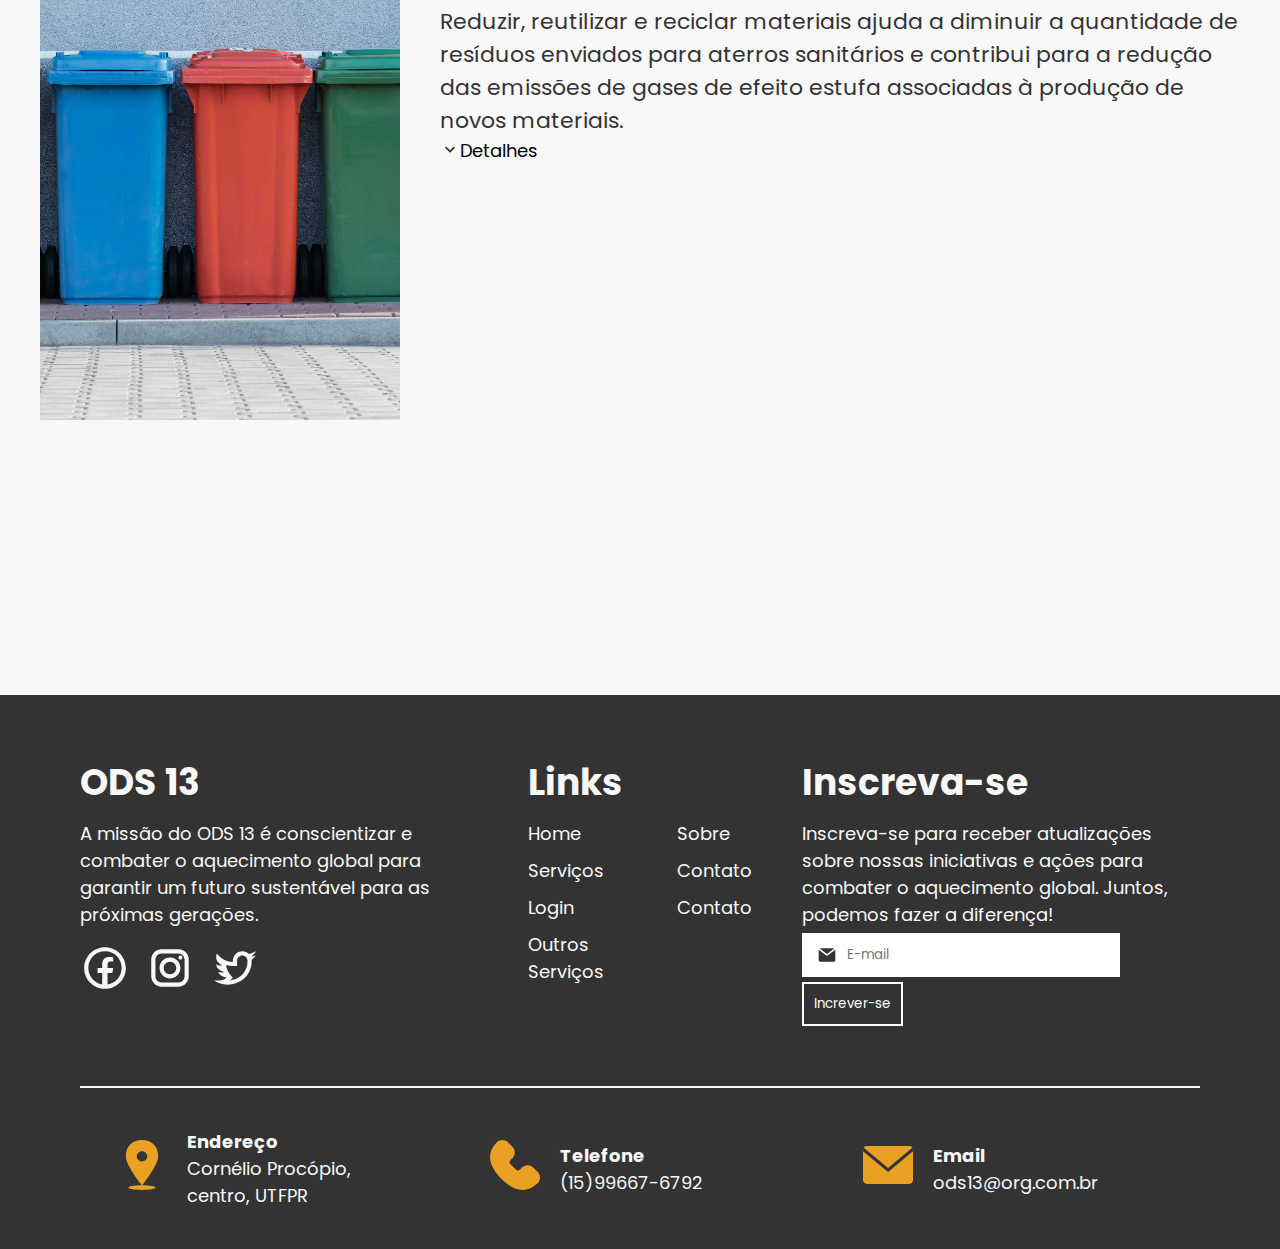
==== commit aadab6b3: "img_update" ====
--- a/index.html
+++ b/index.html
@@ -11,7 +11,7 @@
 <body>
     <header>
         <nav class="navbar">
-            <div class="logo"><a href="#home"><img src="public/icon/world.svg" alt="icone_planeta"> ODS 13</a>
+            <div class="logo"><a href="#home"><img src="./public/icon/world_white.svg" alt="icone_planeta"> ODS 13</a>
             </div>
             <div class="links">
                 <ul class="nav_links">
@@ -269,8 +269,8 @@
 
 
                 <div class="social_media">
-                    <a href="#"><img src="/public/icon/icons8-facebook.svg" alt="facebook"></a>
-                    <a href="#"><img src="/public/icon/icons8-instagram.svg" alt="instagram"></a>
+                    <a href="#"><img src="public/icon/icons8-facebook.svg" alt="facebook"></a>
+                    <a href="#"><img src="public/icon/icons8-instagram.svg" alt="instagram"></a>
                     <a href="#"><img src="public/icon/icons8-twitter.svg" alt="twitter"></a>
                 </div>
             </div>
--- a/css/style_index.css
+++ b/css/style_index.css
@@ -89,7 +89,7 @@
 
 .hero_section {
     padding-top: 10%;
-    background-image: linear-gradient(to bottom, transparent 0%, #161f28 100%), url('/public/img/matt-howard-eAKDzK4lo4o-unsplash.jpg');
+    background-image: linear-gradient(to bottom, transparent 0%, #161f28 100%), url('../public/img/matt-howard-eAKDzK4lo4o-unsplash.jpg');
     background-size: cover;
     background-position-y: bottom, 100%;
     max-height: 90%;
@@ -198,7 +198,7 @@
     margin-top: -100px;
     padding: 0px;
     padding: 100px 15px;
-    background-image: linear-gradient(to top, var(--cinza-claro) 0%, transparent 60%), linear-gradient(to top, rgba(255, 255, 255, 0) 0%, #161f28 100%), url('/public/img/annie-spratt-O_Lyb6Et9Hw-unsplash.jpg');
+    background-image: linear-gradient(to top, var(--cinza-claro) 0%, transparent 60%), linear-gradient(to top, rgba(255, 255, 255, 0) 0%, #161f28 100%), url('../public/img/annie-spratt-O_Lyb6Et9Hw-unsplash.jpg');
     background-repeat: no-repeat;
     background-size: cover;
 }
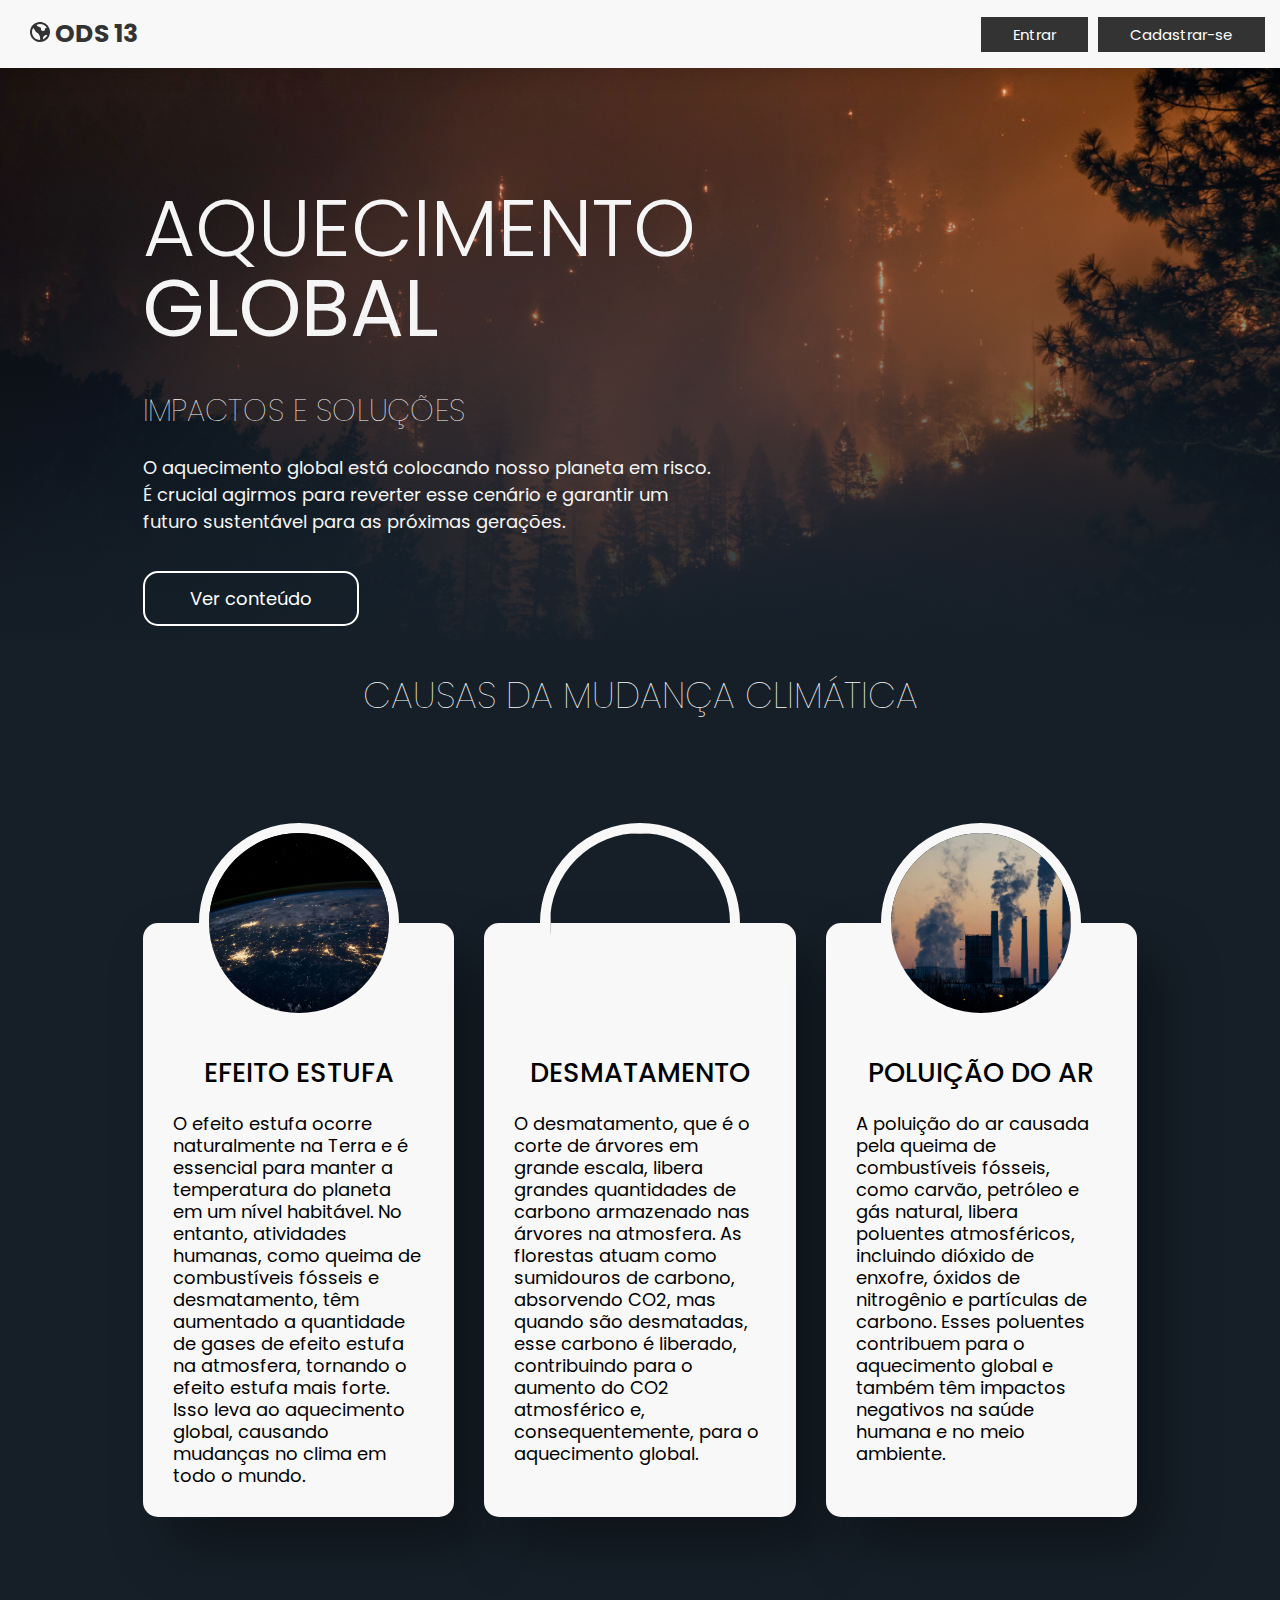
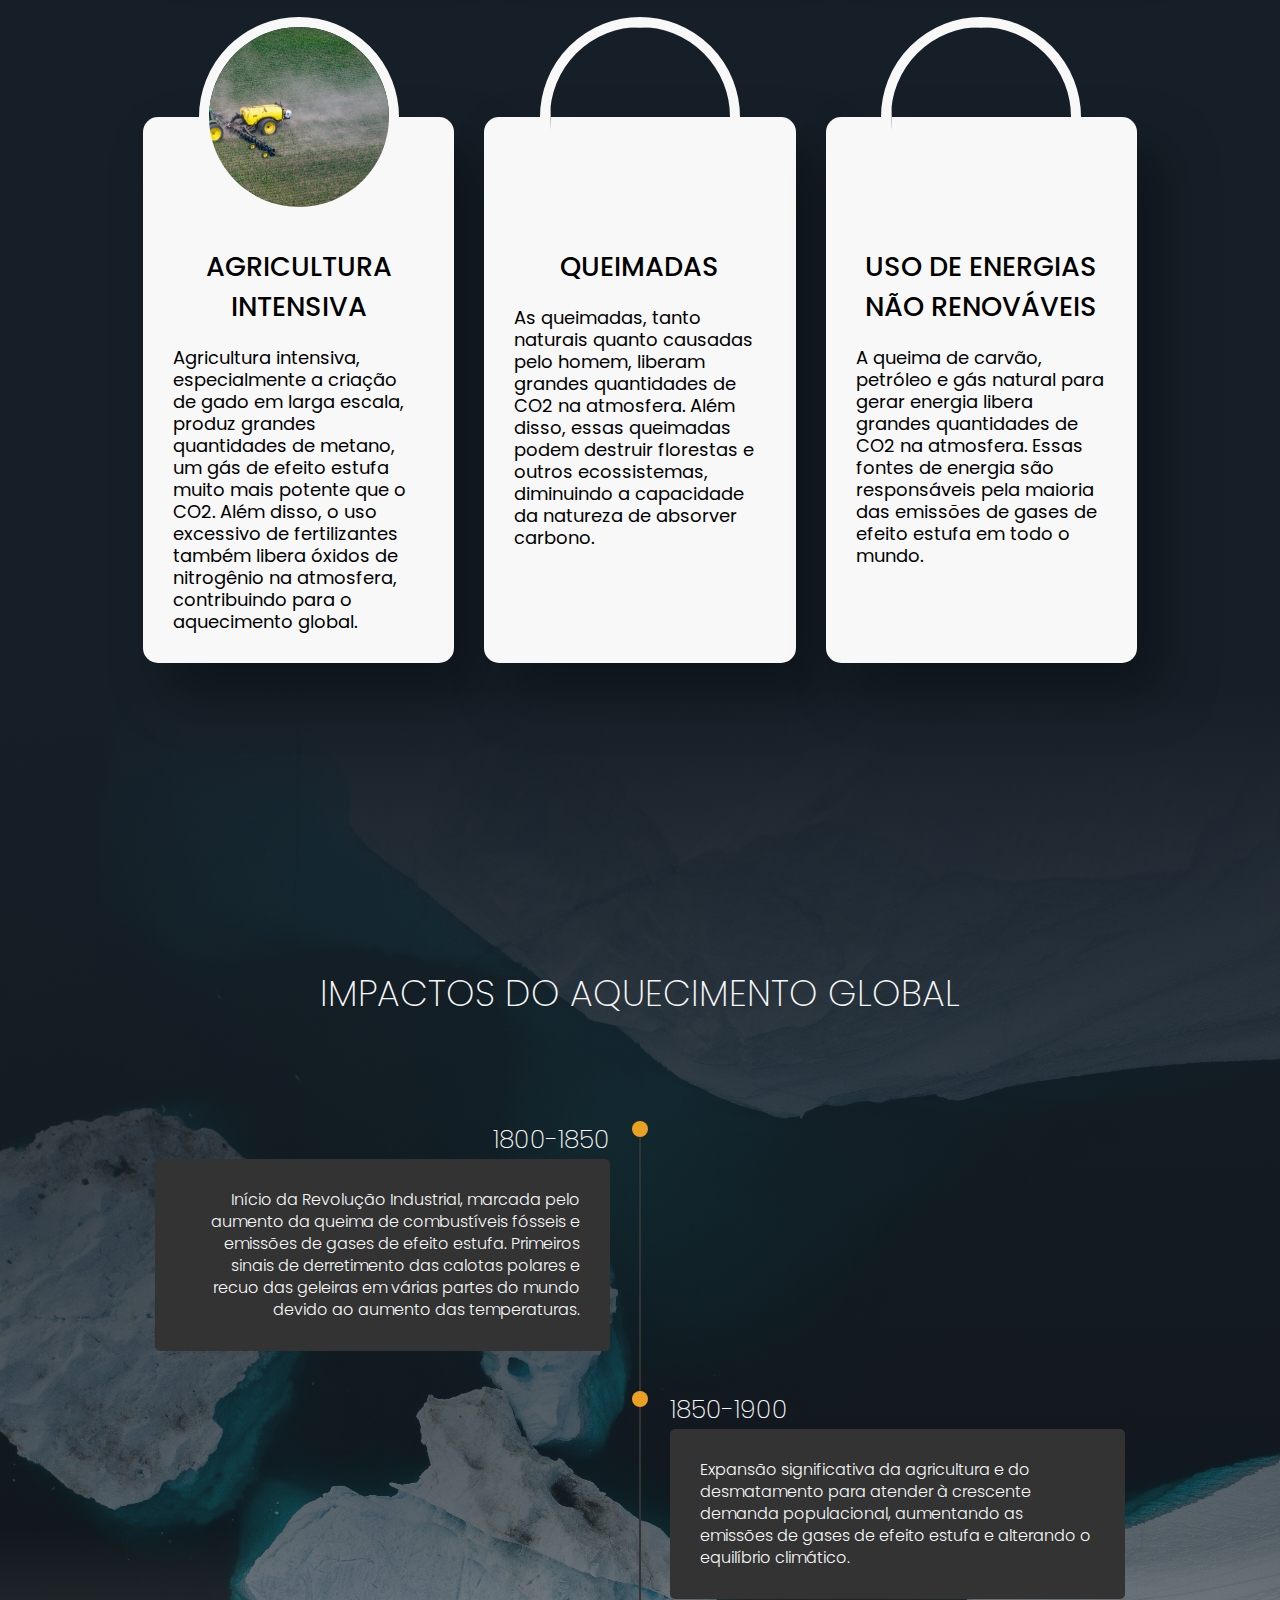
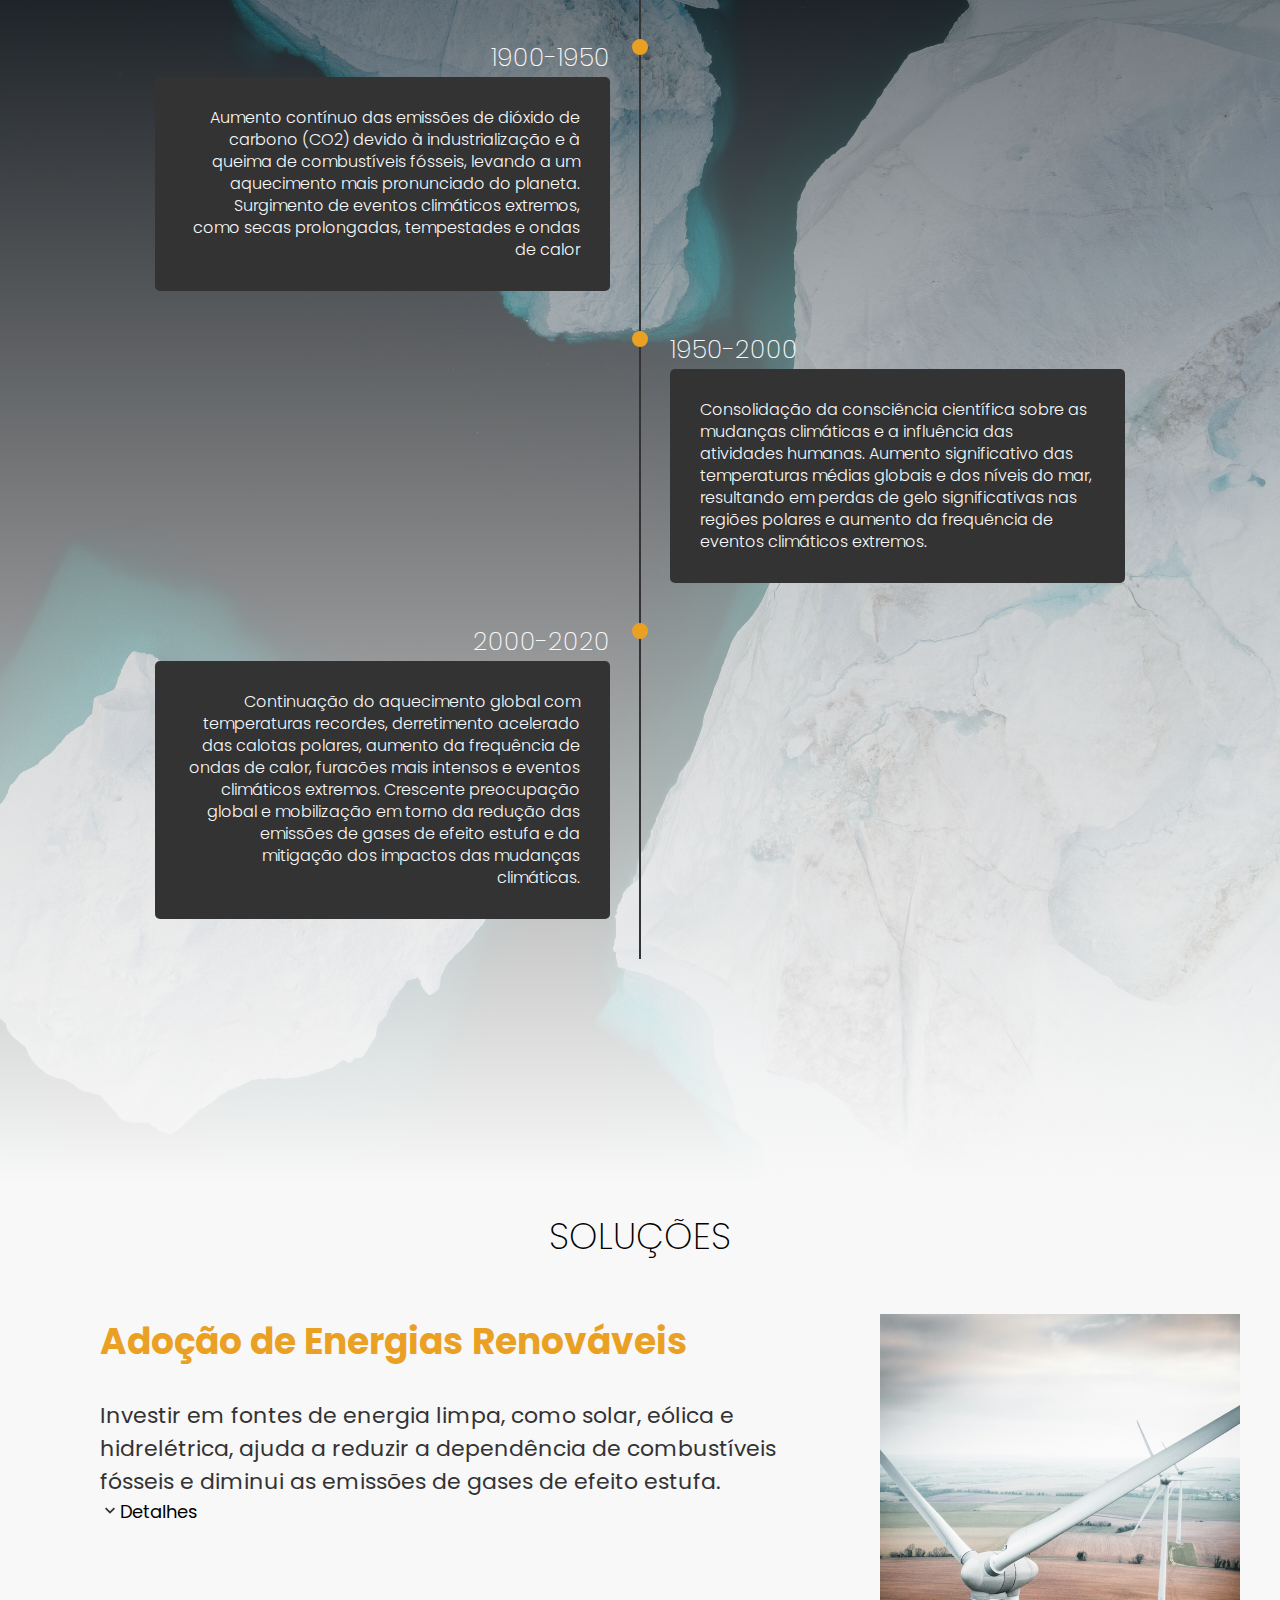
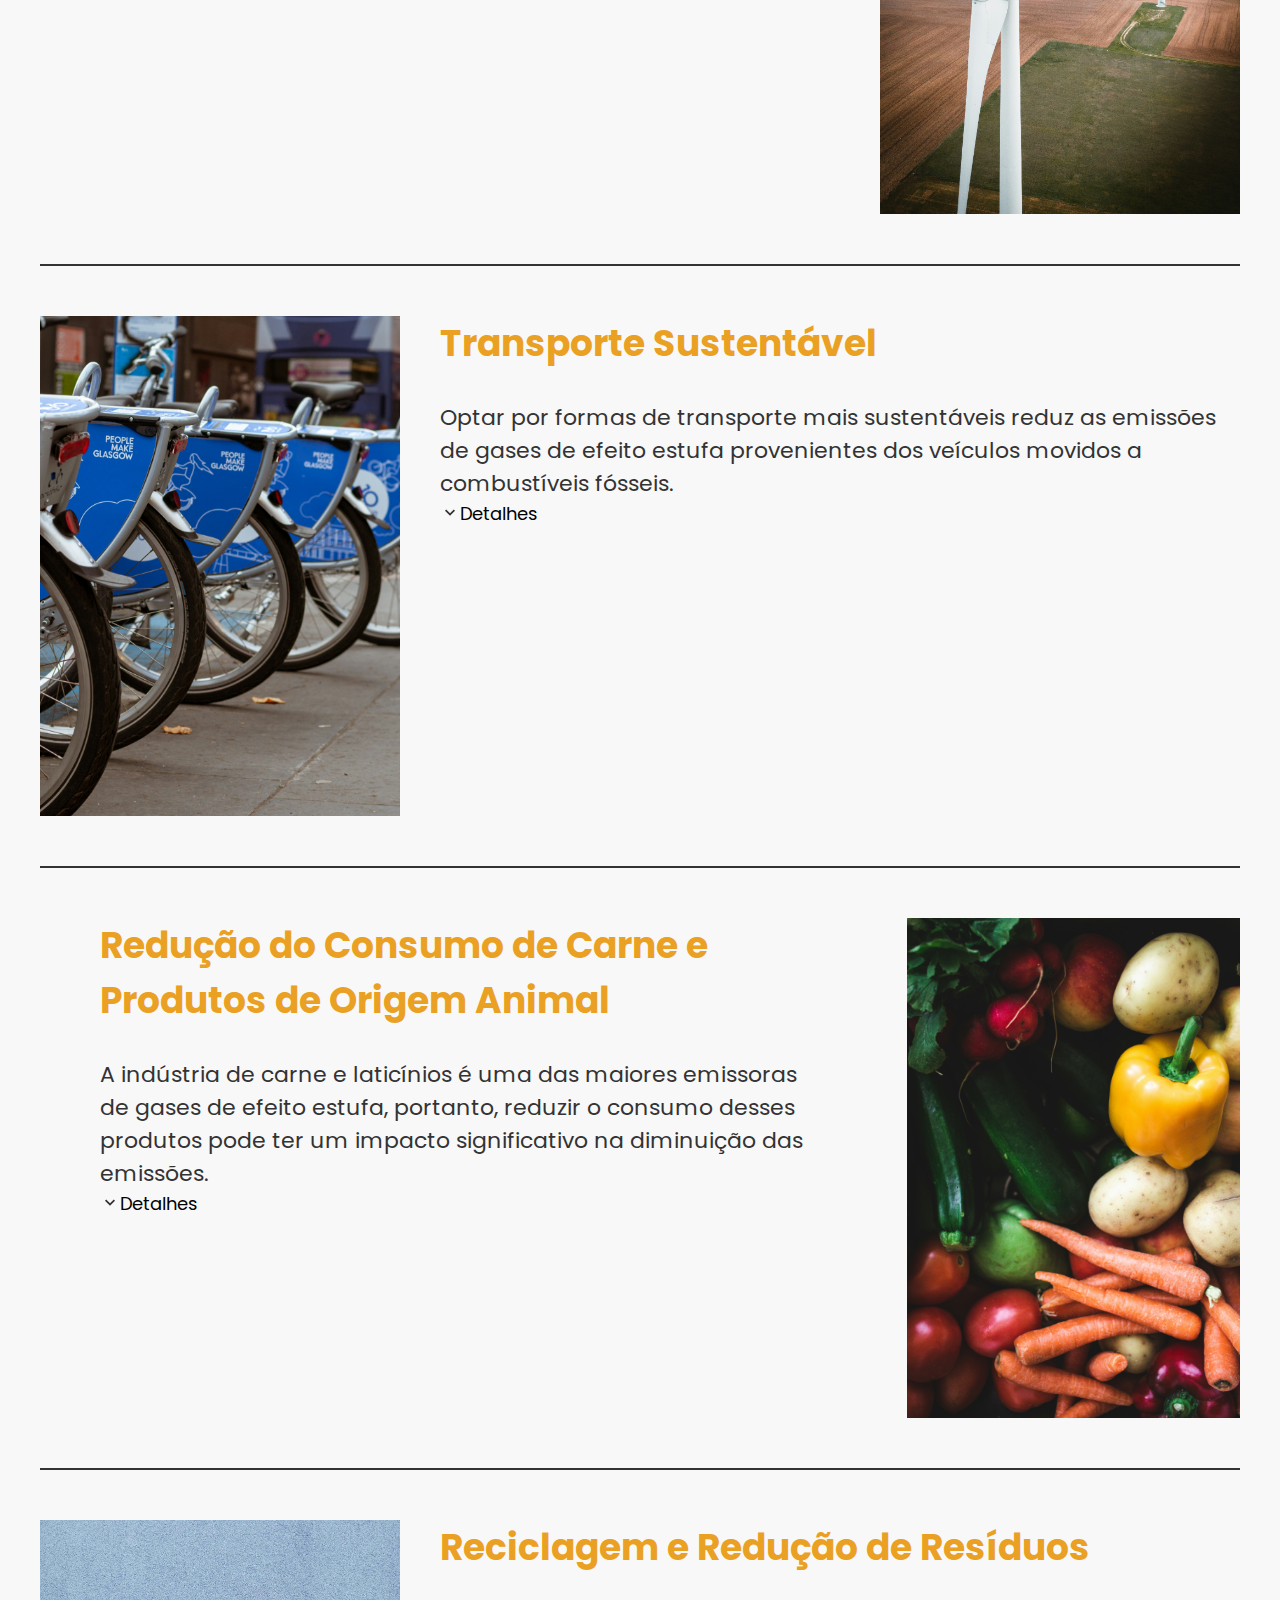
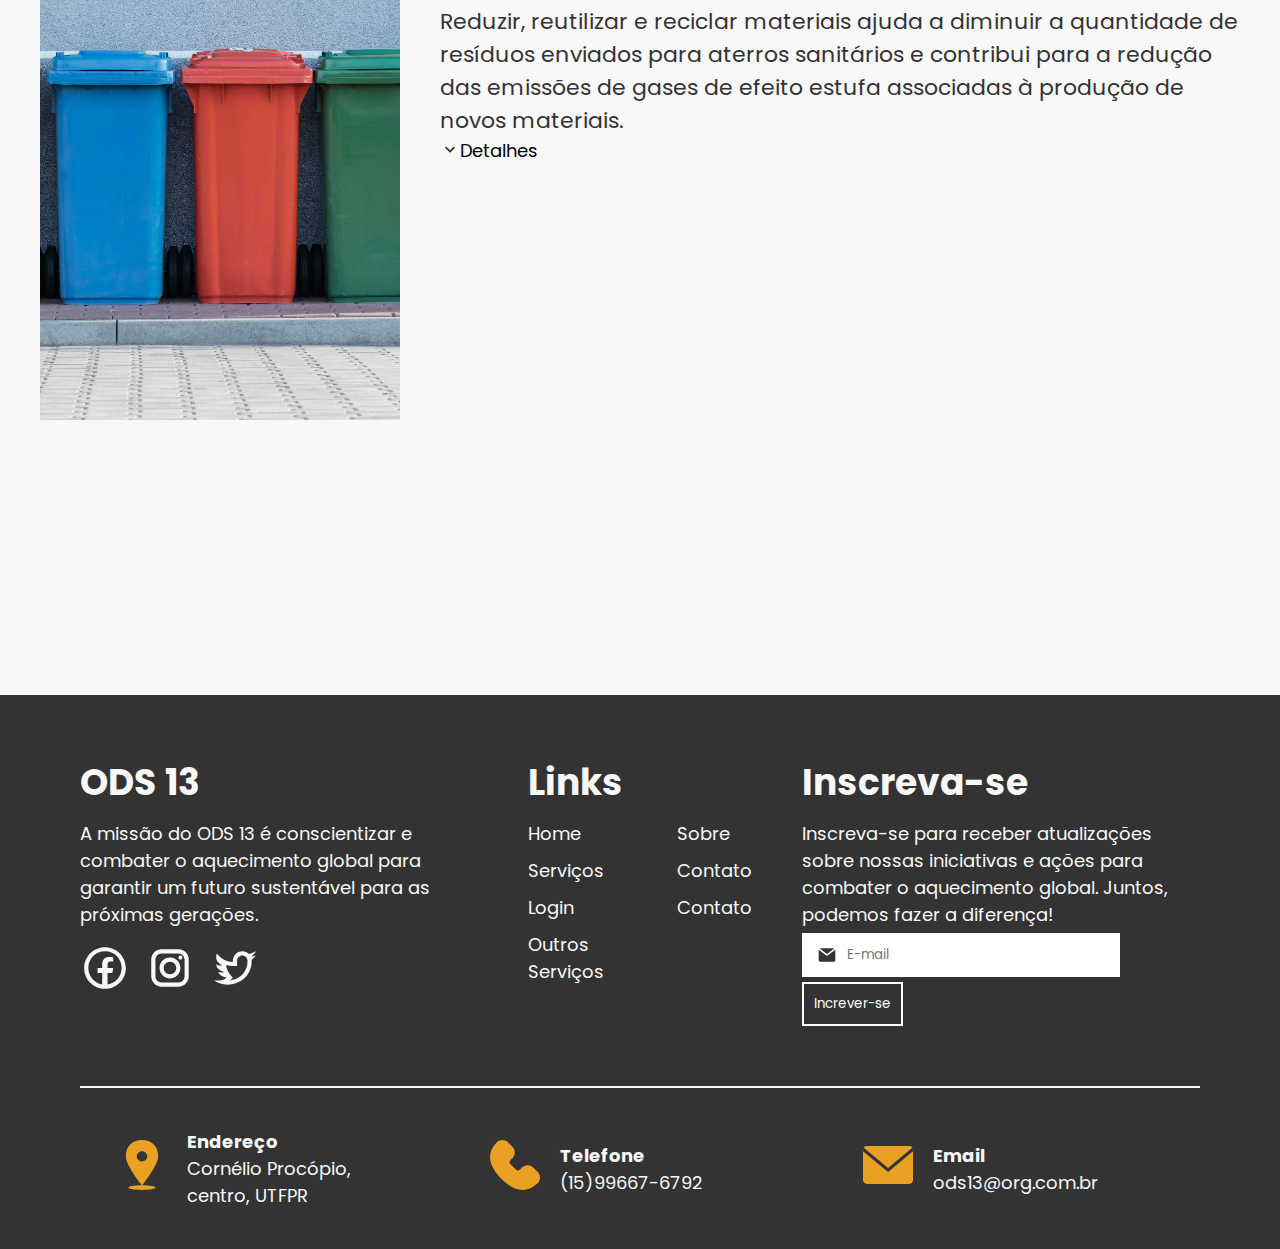
==== commit b718517b: "Add files via upload" ====
--- a/index.html
+++ b/index.html
@@ -11,7 +11,7 @@
 <body>
     <header>
         <nav class="navbar">
-            <div class="logo"><a href="#home"><img src="./public/icon/world_white.svg" alt="icone_planeta"> ODS 13</a>
+            <div class="logo"><a href="#home"><img src="public/icon/world.svg" alt="icone_planeta"> ODS 13</a>
             </div>
             <div class="links">
                 <ul class="nav_links">
@@ -336,4 +336,4 @@
 
 
 
-</html>
+</html>--- a/css/style_index.css
+++ b/css/style_index.css
@@ -358,7 +358,7 @@
     all: unset;
     cursor: pointer;
     padding-top: 50px;
-    background-image: url(/public/icon/-keyboard-arrow-down_90691.svg);
+    background-image: url('../public/icon/-keyboard-arrow-down_90691.svg');
     background-repeat: no-repeat;
     background-position: 0px 95%;
     background-size: 20px;
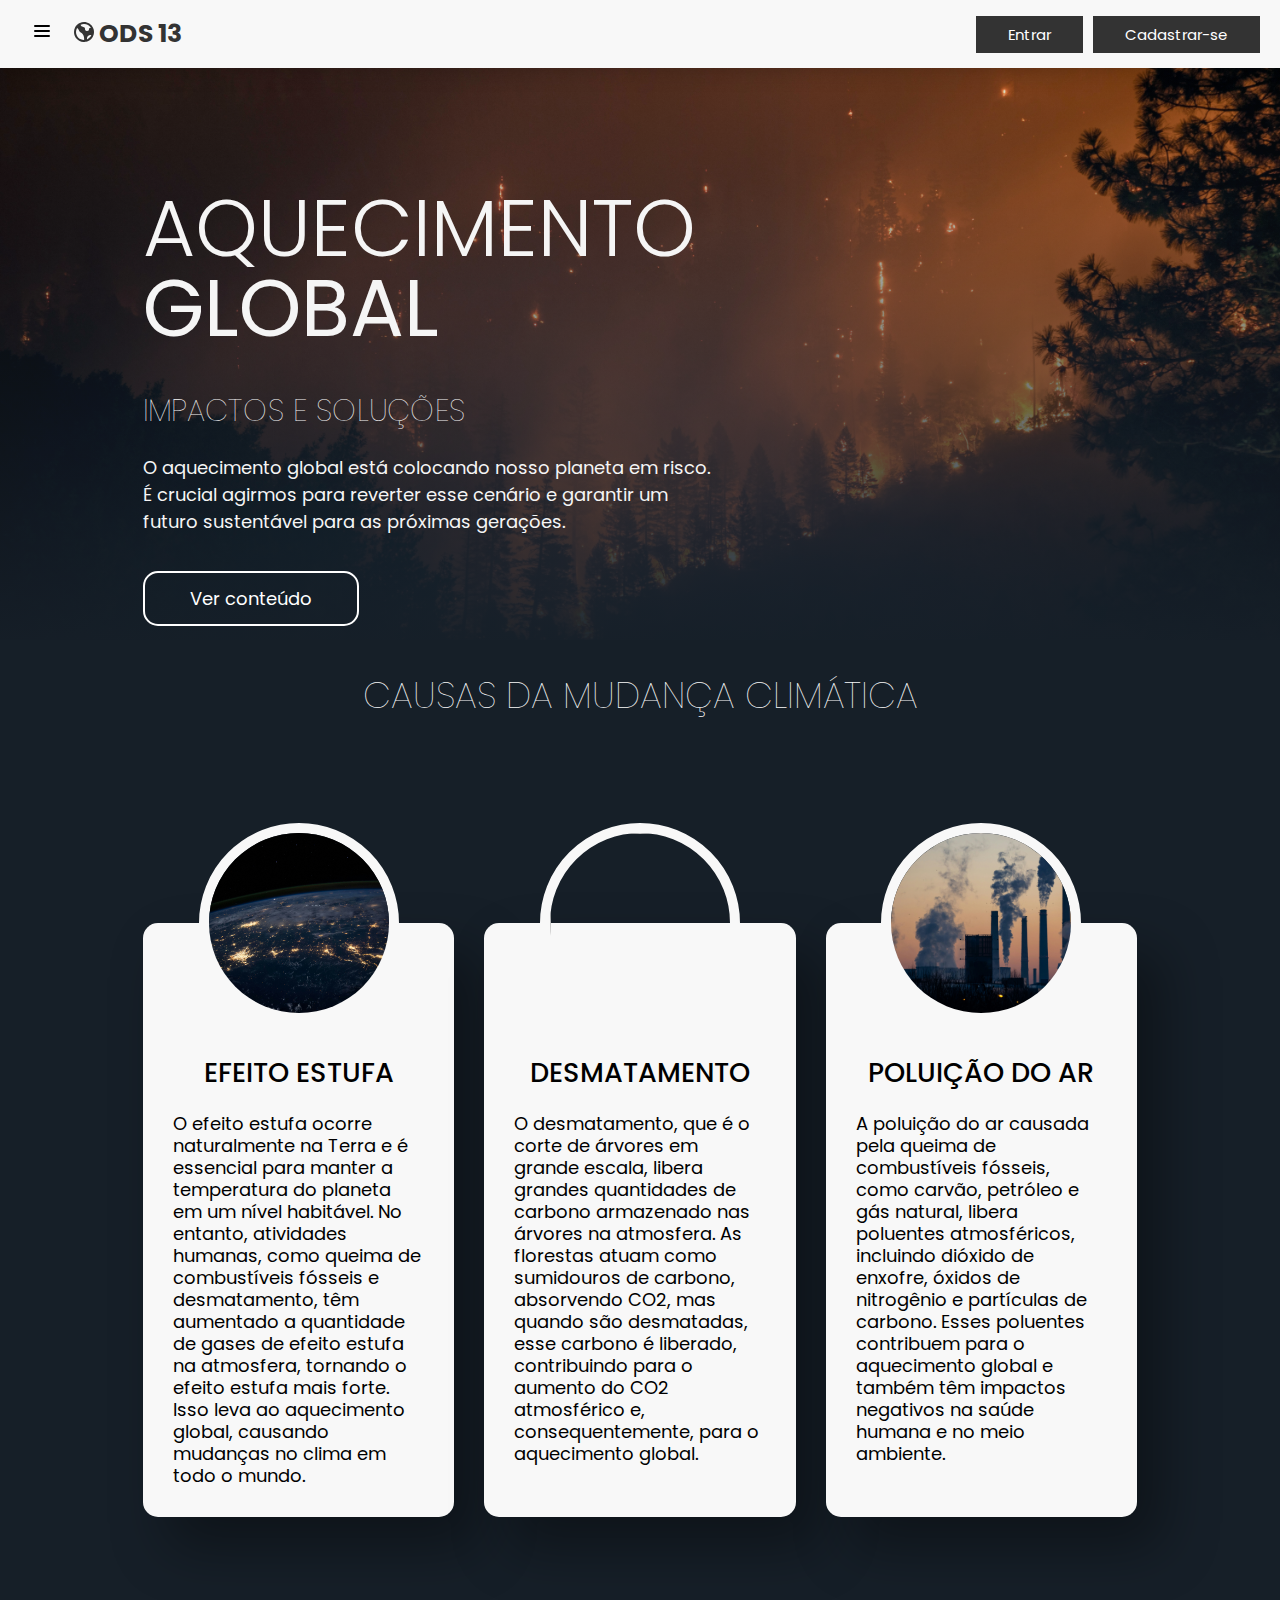
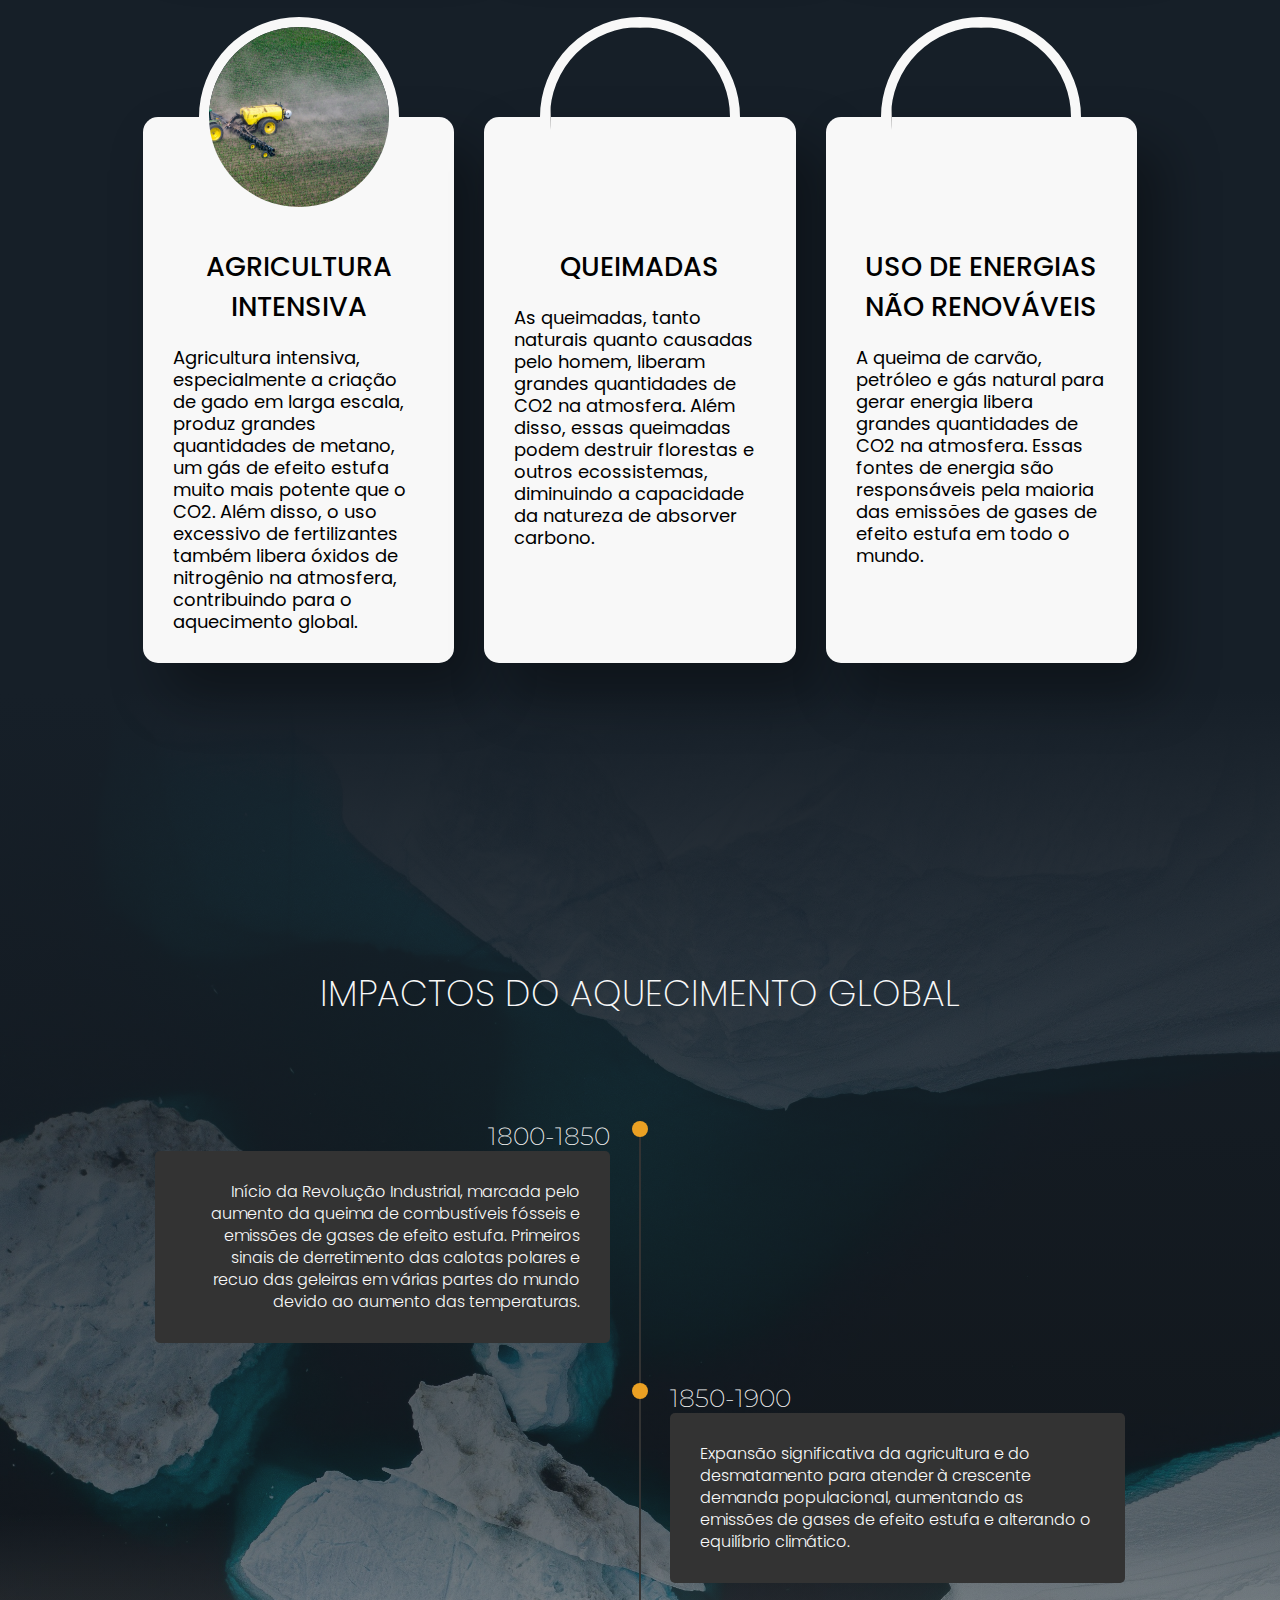
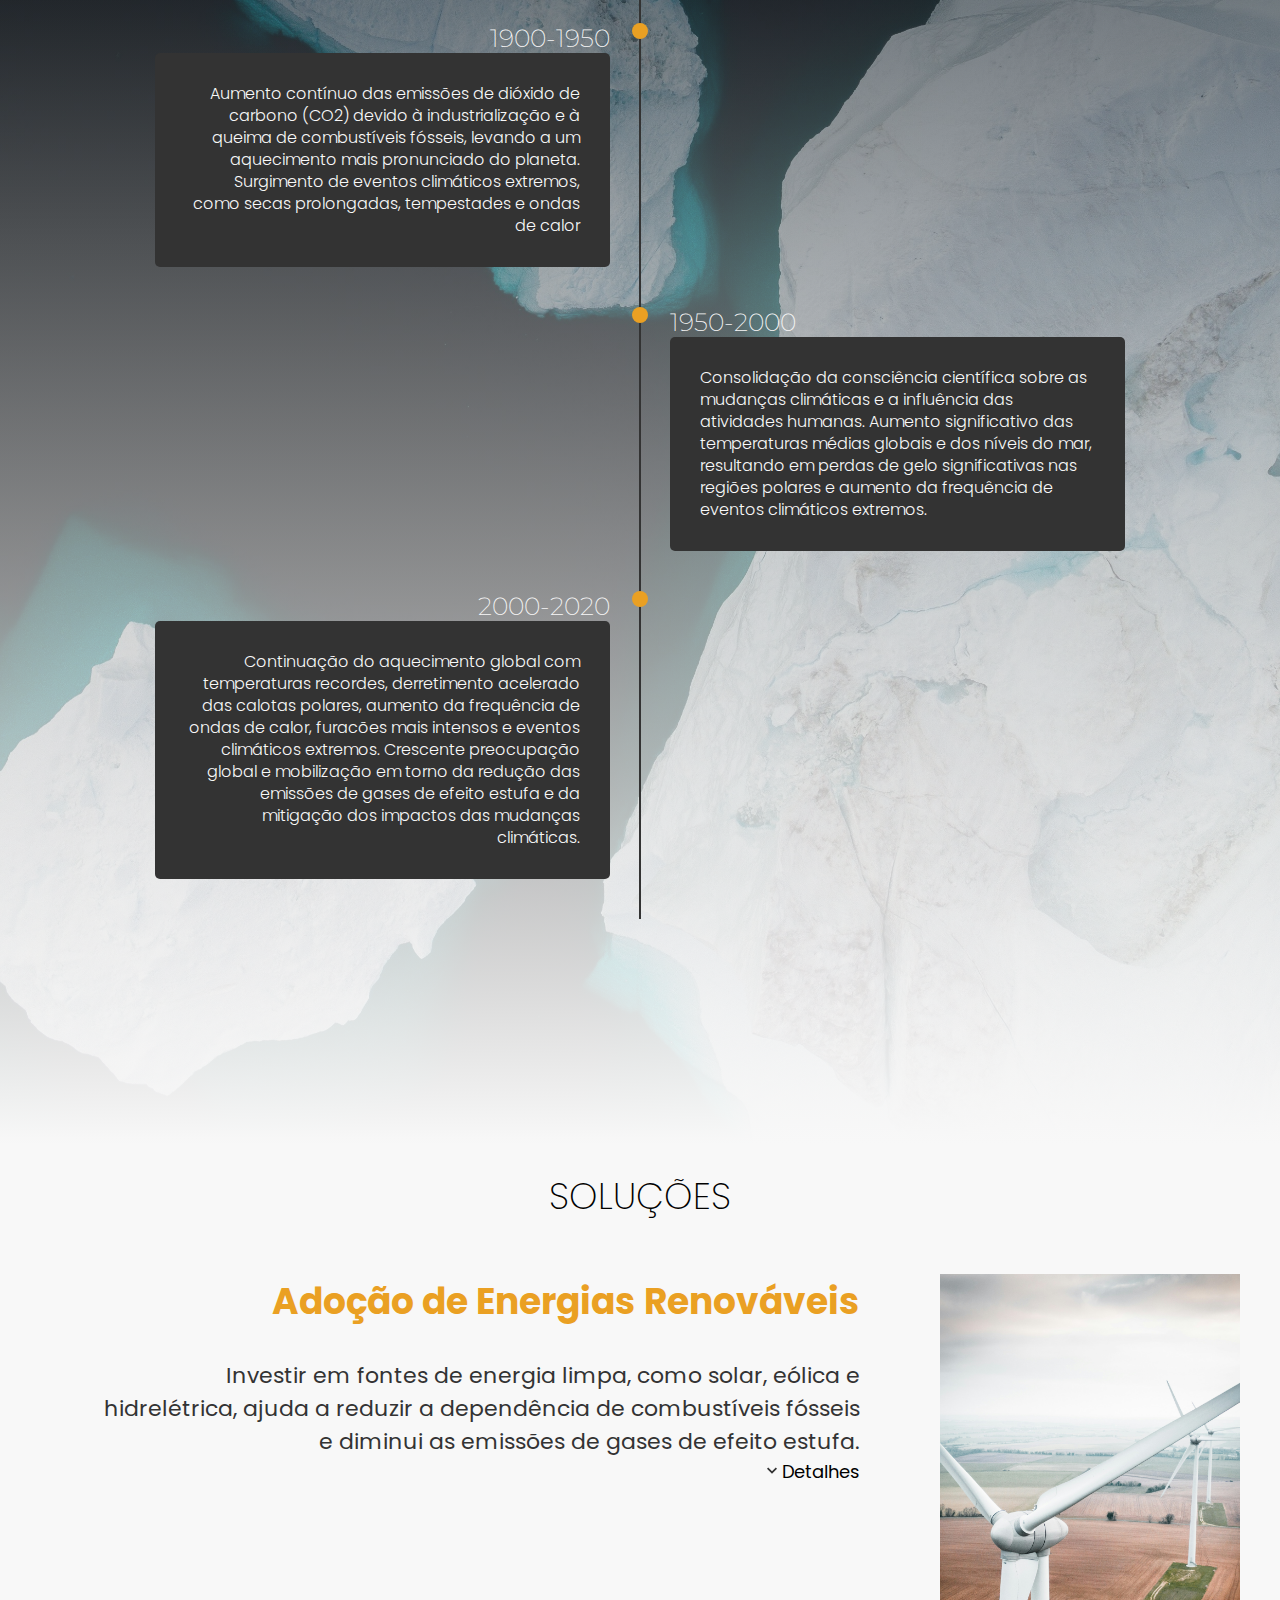
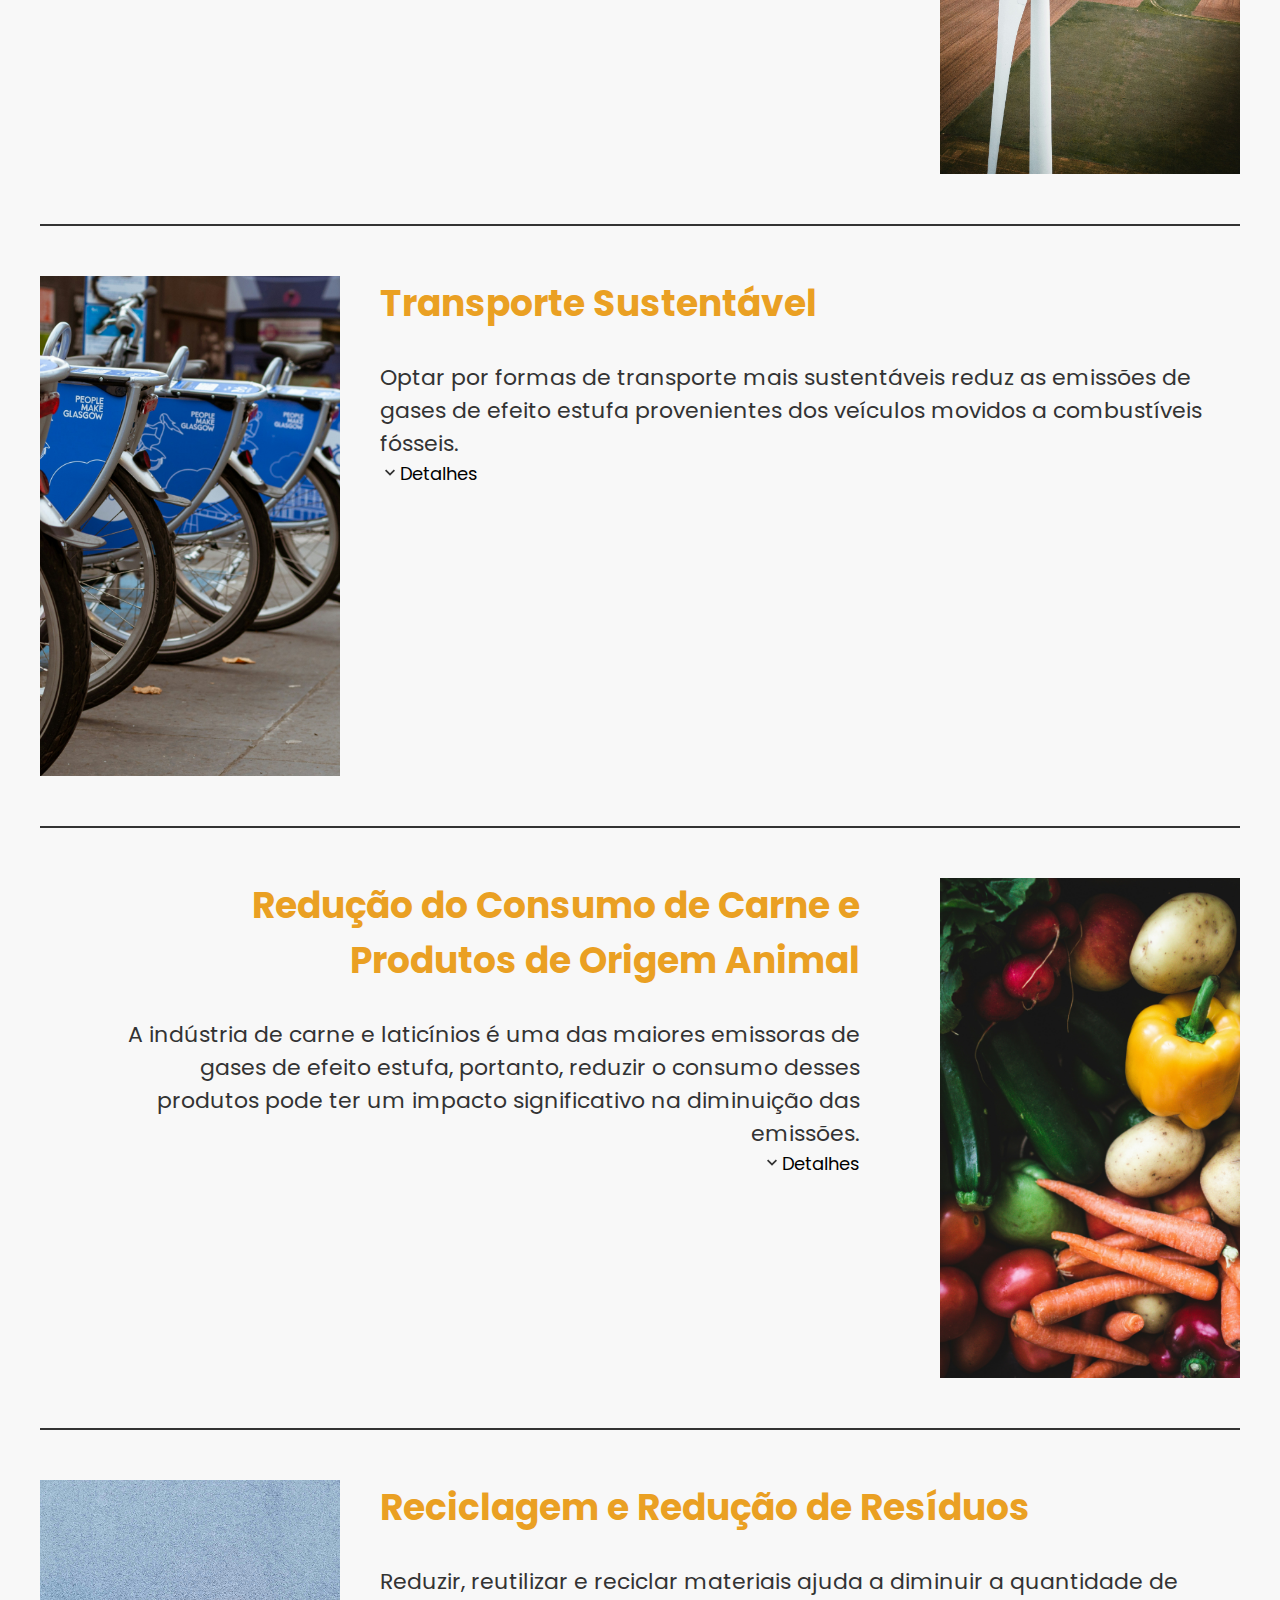
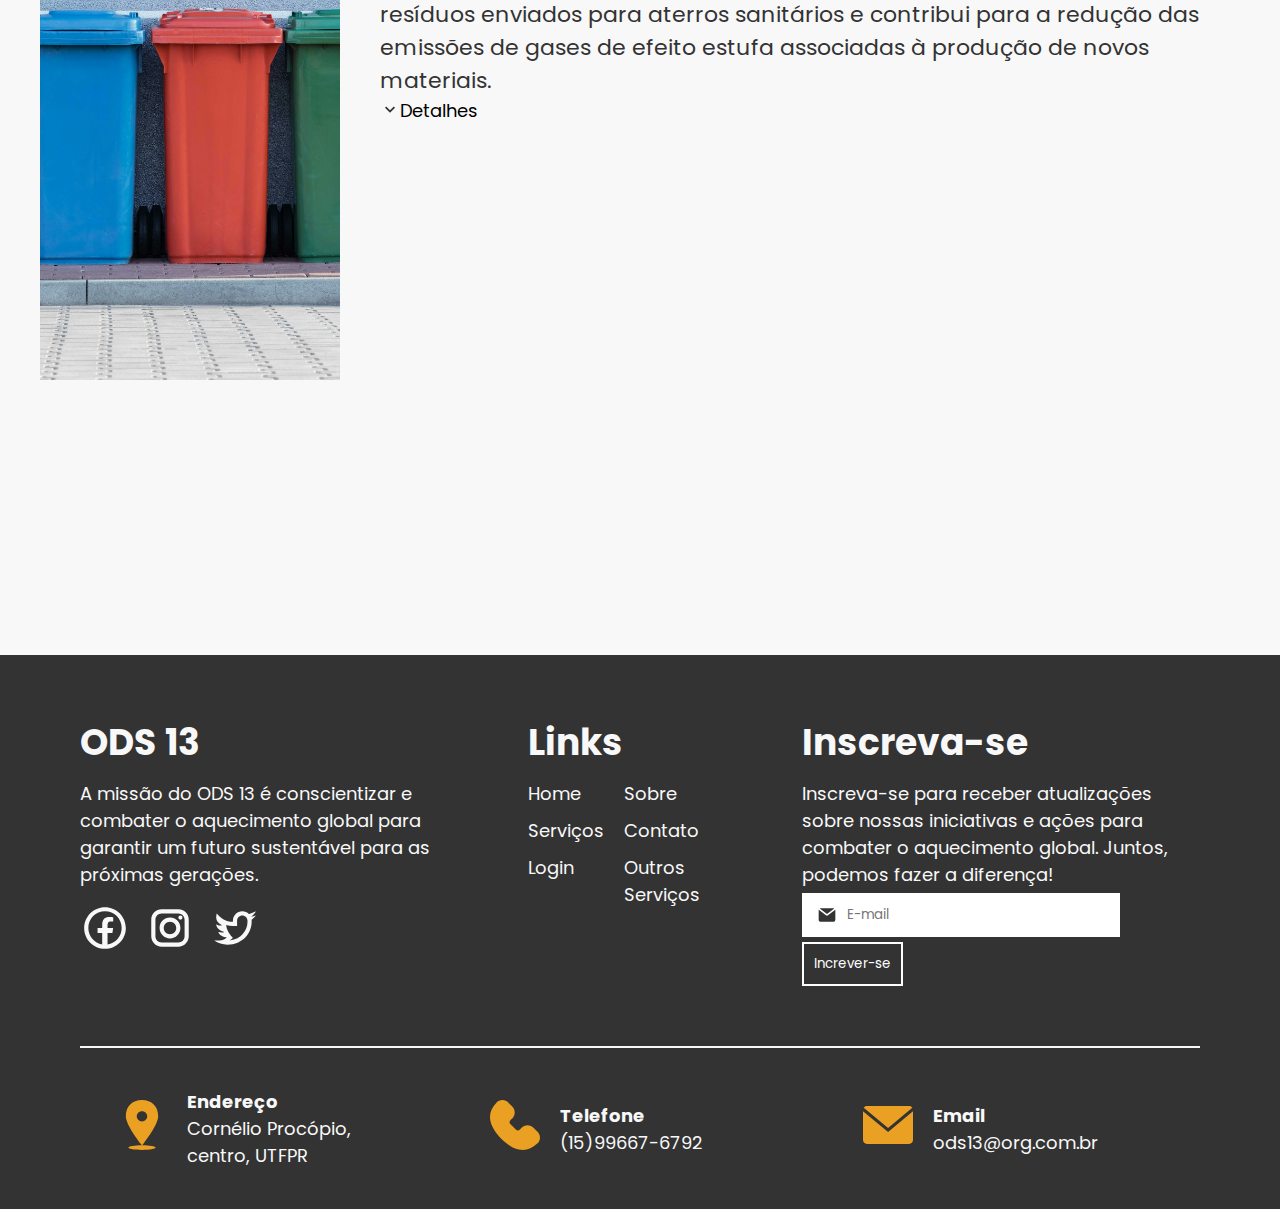
==== commit 04bc0434: "Add files via upload" ====
--- a/index.html
+++ b/index.html
@@ -9,19 +9,32 @@
 </head>
 
 <body>
+
+
+
     <header>
         <nav class="navbar">
-            <div class="logo"><a href="#home"><img src="public/icon/world.svg" alt="icone_planeta"> ODS 13</a>
+            <div class="menu"><a href="#"><img src="public/icon/bars.svg" alt="menu_bars"></a>
+                <ul>
+                    <li><a href="#causas">Causas</a></li>
+                    <li><a href="#impactos">Impactos</a></li>
+                    <li><a href="#soluções">Soluções</a></li>
+                </ul>
+                <div class="logo"><a href="#home"><img src="public/icon/world.svg" alt="icone_planeta"> ODS 13</a>
+                </div>
             </div>
             <div class="links">
+
                 <ul class="nav_links">
                     <li> <a class="button button_cinza" href="login.html">Entrar</a></li>
                     <li> <a class="button button_cinza" href="cadastro.html">Cadastrar-se</a></li>
-
                 </ul>
+
             </div>
         </nav>
     </header>
+
+
 
     <div class="hero_section" id="home">
         <div class="content">
@@ -44,16 +57,20 @@
                         <img src="public/img/efeito_estufa.jpg" alt="">
                         <h2>Efeito Estufa</h2>
                         <p>O efeito estufa ocorre naturalmente na Terra e é essencial para manter a temperatura do
-                            planeta em um nível habitável. No entanto, atividades humanas, como queima de combustíveis
-                            fósseis e desmatamento, têm aumentado a quantidade de gases de efeito estufa na atmosfera,
-                            tornando o efeito estufa mais forte. Isso leva ao aquecimento global, causando mudanças no
+                            planeta em um nível habitável. No entanto, atividades humanas, como queima de
+                            combustíveis
+                            fósseis e desmatamento, têm aumentado a quantidade de gases de efeito estufa na
+                            atmosfera,
+                            tornando o efeito estufa mais forte. Isso leva ao aquecimento global, causando mudanças
+                            no
                             clima em todo o mundo.</p>
                     </div>
                     <div class="box_info">
                         <img src="public/img/desmatamento.jpg" alt="">
                         <h2>Desmatamento</h2>
                         <p>O desmatamento, que é o corte de árvores em grande escala, libera grandes quantidades de
-                            carbono armazenado nas árvores na atmosfera. As florestas atuam como sumidouros de carbono,
+                            carbono armazenado nas árvores na atmosfera. As florestas atuam como sumidouros de
+                            carbono,
                             absorvendo CO2, mas quando são desmatadas, esse carbono é liberado, contribuindo para o
                             aumento do CO2 atmosférico e, consequentemente, para o aquecimento global.</p>
                     </div>
@@ -61,7 +78,8 @@
                         <img src="public/img/poluição-ar.jpg" alt="">
                         <h2>Poluição do Ar</h2>
                         <p>A poluição do ar causada pela queima de combustíveis fósseis, como carvão, petróleo e gás
-                            natural, libera poluentes atmosféricos, incluindo dióxido de enxofre, óxidos de nitrogênio e
+                            natural, libera poluentes atmosféricos, incluindo dióxido de enxofre, óxidos de
+                            nitrogênio e
                             partículas de carbono. Esses poluentes contribuem para o aquecimento global e também têm
                             impactos negativos na saúde humana e no meio ambiente.</p>
 
@@ -70,21 +88,26 @@
                         <img src="public/img/agricultura.jpg" alt="">
                         <h2>Agricultura Intensiva</h2>
                         <p>Agricultura intensiva, especialmente a criação de gado em larga escala, produz grandes
-                            quantidades de metano, um gás de efeito estufa muito mais potente que o CO2. Além disso, o
-                            uso excessivo de fertilizantes também libera óxidos de nitrogênio na atmosfera, contribuindo
+                            quantidades de metano, um gás de efeito estufa muito mais potente que o CO2. Além disso,
+                            o
+                            uso excessivo de fertilizantes também libera óxidos de nitrogênio na atmosfera,
+                            contribuindo
                             para o aquecimento global.</p>
                     </div>
                     <div class="box_info">
                         <img src="public/img/queimadas.jpg" alt="">
                         <h2>Queimadas</h2>
-                        <p>As queimadas, tanto naturais quanto causadas pelo homem, liberam grandes quantidades de CO2
-                            na atmosfera. Além disso, essas queimadas podem destruir florestas e outros ecossistemas,
+                        <p>As queimadas, tanto naturais quanto causadas pelo homem, liberam grandes quantidades de
+                            CO2
+                            na atmosfera. Além disso, essas queimadas podem destruir florestas e outros
+                            ecossistemas,
                             diminuindo a capacidade da natureza de absorver carbono.</p>
                     </div>
                     <div class="box_info">
                         <img src="public/img/energia-não-renovavel.jpg" alt="">
                         <h2>Uso de Energias Não Renováveis</h2>
-                        <p>A queima de carvão, petróleo e gás natural para gerar energia libera grandes quantidades de
+                        <p>A queima de carvão, petróleo e gás natural para gerar energia libera grandes quantidades
+                            de
                             CO2 na atmosfera. Essas fontes de energia são responsáveis pela maioria das emissões de
                             gases de efeito estufa em todo o mundo.</p>
                     </div>
@@ -102,7 +125,8 @@
                         <h1 class="timeline_date">1800-1850</h1>
                         <p>Início da Revolução Industrial, marcada pelo aumento da queima de combustíveis fósseis e
                             emissões de gases de efeito estufa.
-                            Primeiros sinais de derretimento das calotas polares e recuo das geleiras em várias partes
+                            Primeiros sinais de derretimento das calotas polares e recuo das geleiras em várias
+                            partes
                             do mundo devido ao aumento das temperaturas.</p>
                     </div>
                 </div>
@@ -121,7 +145,8 @@
                         <h1 class="timeline_date">1900-1950</h1>
                         <p>Aumento contínuo das emissões de dióxido de carbono (CO2) devido à industrialização e à
                             queima de combustíveis fósseis, levando a um aquecimento mais pronunciado do planeta.
-                            Surgimento de eventos climáticos extremos, como secas prolongadas, tempestades e ondas de
+                            Surgimento de eventos climáticos extremos, como secas prolongadas, tempestades e ondas
+                            de
                             calor</p>
                     </div>
                 </div>
@@ -141,7 +166,8 @@
                         <div class="timeline_dot"></div>
                         <h1 class="timeline_date">2000-2020</h1>
                         <p>Continuação do aquecimento global com temperaturas recordes, derretimento acelerado das
-                            calotas polares, aumento da frequência de ondas de calor, furacões mais intensos e eventos
+                            calotas polares, aumento da frequência de ondas de calor, furacões mais intensos e
+                            eventos
                             climáticos extremos.
                             Crescente preocupação global e mobilização em torno da redução das emissões de gases de
                             efeito estufa e da mitigação dos impactos das mudanças climáticas.</p>
@@ -162,17 +188,22 @@
                         <div class="grid_content">
 
                             <h1>Adoção de Energias Renováveis</h1>
-                            <p>Investir em fontes de energia limpa, como solar, eólica e hidrelétrica, ajuda a reduzir a
-                                dependência de combustíveis fósseis e diminui as emissões de gases de efeito estufa.</p>
+                            <p>Investir em fontes de energia limpa, como solar, eólica e hidrelétrica, ajuda a
+                                reduzir a
+                                dependência de combustíveis fósseis e diminui as emissões de gases de efeito estufa.
+                            </p>
                             <details>
                                 <summary> Detalhes</summary>
                                 <ul>
-                                    <li>Instalação de painéis solares em residências e empresas para gerar eletricidade
+                                    <li>Instalação de painéis solares em residências e empresas para gerar
+                                        eletricidade
                                         a partir do sol.</li>
-                                    <li>Utilização de sistemas de aquecimento de água solar para reduzir o consumo de
+                                    <li>Utilização de sistemas de aquecimento de água solar para reduzir o consumo
+                                        de
                                         energia elétrica ou gás.</li>
                                     <li>Adesão a programas de energia verde oferecidos por empresas de energia, que
-                                        garantem que parte ou toda a eletricidade consumida seja proveniente de fontes
+                                        garantem que parte ou toda a eletricidade consumida seja proveniente de
+                                        fontes
                                         renováveis.</li>
                                 </ul>
                             </details>
@@ -188,13 +219,17 @@
                             <details>
                                 <summary> Detalhes</summary>
                                 <ul>
-                                    <li>Uso de transporte público, como ônibus, metrô ou trem, sempre que possível, para
+                                    <li>Uso de transporte público, como ônibus, metrô ou trem, sempre que possível,
+                                        para
                                         reduzir as emissões individuais de carbono.</li>
                                     <li>Promoção da bicicleta como meio de transporte alternativo para curtas
-                                        distâncias, diminuindo a poluição do ar e incentivando um estilo de vida mais
+                                        distâncias, diminuindo a poluição do ar e incentivando um estilo de vida
+                                        mais
                                         ativo e saudável.</li>
-                                    <li>Consideração da compra de veículos elétricos ou híbridos, que emitem menos gases
-                                        poluentes em comparação aos veículos tradicionais movidos a gasolina ou diesel.
+                                    <li>Consideração da compra de veículos elétricos ou híbridos, que emitem menos
+                                        gases
+                                        poluentes em comparação aos veículos tradicionais movidos a gasolina ou
+                                        diesel.
                                     </li>
                                 </ul>
                             </details>
@@ -205,7 +240,8 @@
                         <div class="grid_content">
 
                             <h1>Redução do Consumo de Carne e Produtos de Origem Animal</h1>
-                            <p>A indústria de carne e laticínios é uma das maiores emissoras de gases de efeito estufa,
+                            <p>A indústria de carne e laticínios é uma das maiores emissoras de gases de efeito
+                                estufa,
                                 portanto, reduzir o consumo desses produtos pode ter um impacto significativo na
                                 diminuição das emissões.</p>
                             <details>
@@ -215,10 +251,13 @@
                                         laticínios, pode reduzir as emissões de gases de efeito estufa associadas à
                                         produção de alimentos.</li>
                                     <li>Escolha por alimentos de origem vegetal, como legumes, frutas, grãos e
-                                        leguminosas, que têm uma pegada de carbono geralmente menor em comparação com
+                                        leguminosas, que têm uma pegada de carbono geralmente menor em comparação
+                                        com
                                         alimentos de origem animal.</li>
-                                    <li>Participação de campanhas como "Segunda Sem Carne" ou "Segunda Sem Carne", que
-                                        incentivam a substituição de refeições à base de carne por opções vegetarianas
+                                    <li>Participação de campanhas como "Segunda Sem Carne" ou "Segunda Sem Carne",
+                                        que
+                                        incentivam a substituição de refeições à base de carne por opções
+                                        vegetarianas
                                         pelo menos um dia por semana.</li>
                                 </ul>
                             </details>
@@ -235,10 +274,12 @@
                             <details>
                                 <summary> Detalhes</summary>
                                 <ul>
-                                    <li>Separação adequada de resíduos para reciclagem, incluindo plástico, papel, vidro
+                                    <li>Separação adequada de resíduos para reciclagem, incluindo plástico, papel,
+                                        vidro
                                         e metal, conforme as diretrizes locais de coleta seletiva.</li>
                                     <li>Redução do consumo de produtos descartáveis e escolha por alternativas
-                                        reutilizáveis, como garrafas de água, sacolas de compras de tecido e utensílios
+                                        reutilizáveis, como garrafas de água, sacolas de compras de tecido e
+                                        utensílios
                                         de cozinha duráveis.</li>
                                     <li>Compostagem de resíduos orgânicos, como restos de alimentos e folhas, para
                                         evitar sua decomposição em aterros sanitários, onde liberariam metano, um
@@ -279,19 +320,19 @@
                 <h1>Links</h1>
                 <div class="link_info">
                     <ul>
-                    <li><a href="">Home</a></li>
-                    <li><a href="">Sobre</a></li>
-                    <li><a href="">Serviços</a></li>
-                    <li><a href="">Contato</a></li>
-                    <li><a href="">Login</a></li>
-                    <li><a href="">Contato</a></li>
-                    <li><a href="">Outros Serviços</a></li>
-                </ul>
+                        <li><a href="">Home</a></li>
+                        <li><a href="">Sobre</a></li>
+                        <li><a href="">Serviços</a></li>
+                        <li><a href="">Contato</a></li>
+                        <li><a href="">Login</a></li>
+                        <li><a href="">Outros Serviços</a></li>
+                    </ul>
                 </div>
             </div>
             <div class="grid_3">
                 <h1>Inscreva-se</h1>
-                <p>Inscreva-se para receber atualizações sobre nossas iniciativas e ações para combater o aquecimento
+                <p>Inscreva-se para receber atualizações sobre nossas iniciativas e ações para combater o
+                    aquecimento
                     global. Juntos, podemos fazer a diferença!</p>
                 <input type="text" class="input_icon input_footer" placeholder="E-mail">
                 <button type="submit" class="button button_transparent">Increver-se</button>
--- a/css/style_index.css
+++ b/css/style_index.css
@@ -1,4 +1,5 @@
 @import url('https://fonts.googleapis.com/css2?family=Poppins:ital,wght@0,100;0,200;0,300;0,400;0,500;0,600;0,700;0,800;0,900;1,100;1,200;1,300;1,400;1,500;1,600;1,700;1,800;1,900&display=swap');
+@import url('https://fonts.googleapis.com/css2?family=Montserrat:ital,wght@0,100..900;1,100..900&display=swap');
 
 * {
     padding: 0;
@@ -28,16 +29,78 @@
     font-size: 15px;
 }
 
+.menu{
+    display: flex;
+    align-items: center;
+}
+
+.menu ul{
+    position: absolute;
+    top: 25px;
+    left: 0;
+    background-color: var(--cinza-claro);
+    display: none;
+}
+
+.menu:hover ul{
+    display: flex;
+    flex-direction: column;
+    margin: 20px;
+    
+}
+
+.menu ul li{
+    padding: 10px 20px;
+    display: block;
+    width: 150px;
+}
+
+.menu ul li a{
+    color: var(--cinza-main);
+}
+
+.menu ul li a:hover{
+    color: var(--amarelo-main);
+}
+
 .navbar {
     display: flex;
     justify-content: space-between;
     align-items: center;
-    padding: 15px 5px 15px 30px;
+    padding: 15px 10px 15px 30px;
     box-shadow: 0px 0px 25px #0000003f;
 }
 
+.navbar li{
+    position: relative;
+    float: left;
+}
+
+.navbar li a {
+    text-decoration: none;
+    display: block;
+}
+
+.navbar li ul{
+    position: absolute;
+    top: 25px;
+    left: 0;
+    display: none;
+}
+
+.navbar li:hover ul{
+    display: block;
+}
+
+
+
+.navbar li ul li{
+    display: block;
+    width: 150px;
+}
 
 .navbar .logo a {
+    margin-left: 20px;
     text-decoration: none;
     color: var(--cinza-main);
 }
@@ -49,7 +112,6 @@
 
 .nav_links {
     list-style: none;
-    display: flex;
 }
 
 .nav_links li a {
@@ -66,8 +128,7 @@
     border-color: var(--cinza-main);
 }
 
-.navbar .logo:hover {
-    transition-duration: 0.4s;
+.navbar .logo:hover, .navbar .menu img:hover{
     filter: brightness(0) saturate(100%) invert(55%) sepia(100%) saturate(400%) hue-rotate(358deg) brightness(103%) contrast(84%);
 }
 
@@ -86,6 +147,10 @@
     padding: 10% 15px;
 }
 
+
+.title{
+    font-family: 'Montserrat', sans-serif;
+}
 
 .hero_section {
     padding-top: 10%;
@@ -150,6 +215,8 @@
 }
 
 
+
+
 .first_section .boxes {
     display: grid;
     grid-template-columns: repeat(3, 1fr);
@@ -170,6 +237,7 @@
     position: relative;
 
 }
+
 
 .first_section .box_info img {
     position: absolute;
@@ -277,6 +345,7 @@
 }
 
 .timeline_date {
+    font-family: 'Montserrat',sans-serif;
     font-weight: 200;
     font-size: 25px;
 }
@@ -310,6 +379,14 @@
 }
 
 
+.third_section .div_esq {
+    text-align: end;
+}
+
+.third_section .div_dir {
+    order: 0;
+}
+
 .third_section .div_esq img {
     order: 1;
 }
@@ -327,7 +404,7 @@
 }
 
 .third_section .grid_item img {
-    width: 30%;
+    width: 300px;
     height: 500px;
     object-fit: cover;
 }
@@ -363,7 +440,6 @@
     background-position: 0px 95%;
     background-size: 20px;
     padding-left: 20px;
-
 }
 
 .third_section .grid_content p {
@@ -386,7 +462,7 @@
 .third_section .grid_content details ul li {
     margin-left: 20px;
     padding-top: 10px;
-
+    color: var(--cinza-main);
 }
 
 
@@ -405,7 +481,7 @@
     display: flex;
     justify-content: space-around;
     align-items: center;
-    margin: 0 80px ;
+    margin: 0 80px;
     padding-top: 40px;
     border-top: 2px solid var(--cinza-claro);
 }
@@ -447,7 +523,7 @@
     padding-right: 50px;
 }
 
-footer .link_info ul{
+footer .link_info ul {
     list-style: none;
     display: grid;
     grid-template-columns: repeat(2, auto);
@@ -469,11 +545,11 @@
     color: var(--amarelo-main);
 }
 
-footer form{
-    display: flex;
-}
-
-footer .button_transparent{
+footer form {
+    display: flex;
+}
+
+footer .button_transparent {
     border-radius: 0;
     padding: 10px;
 }
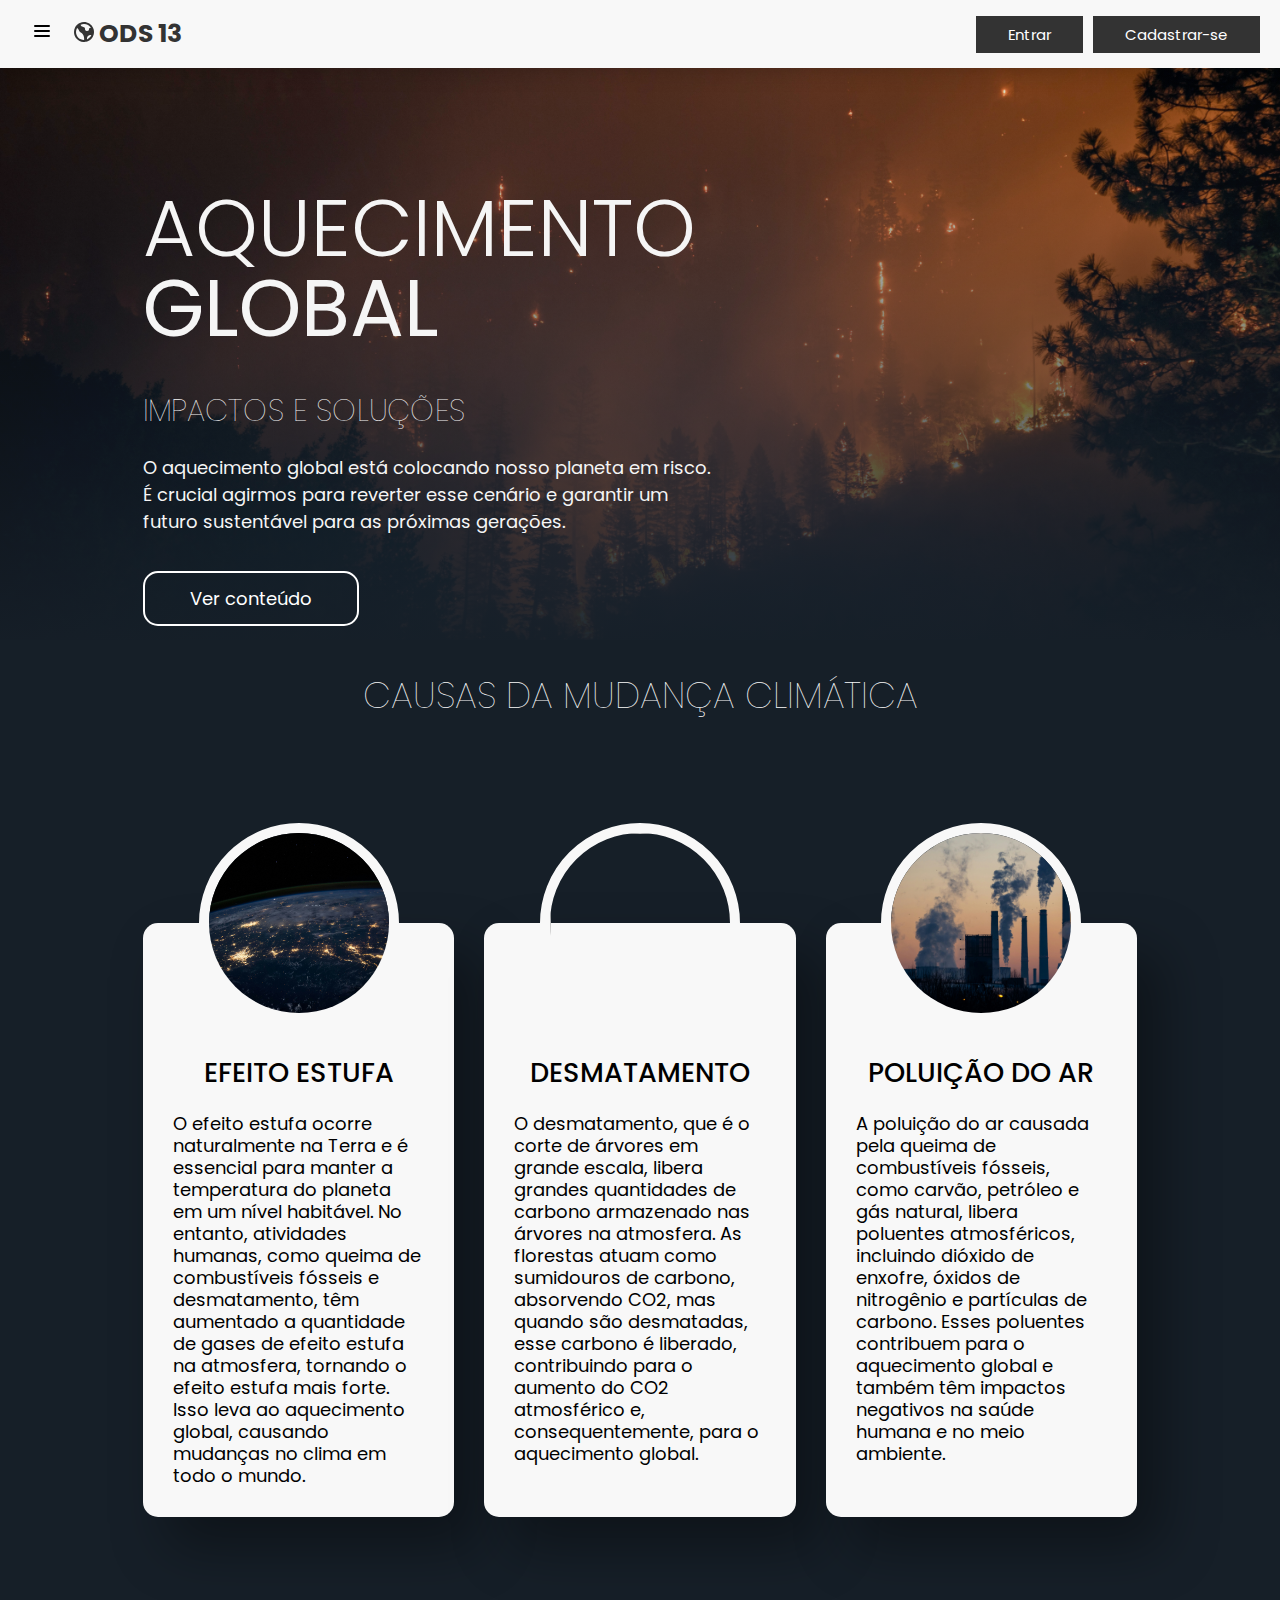
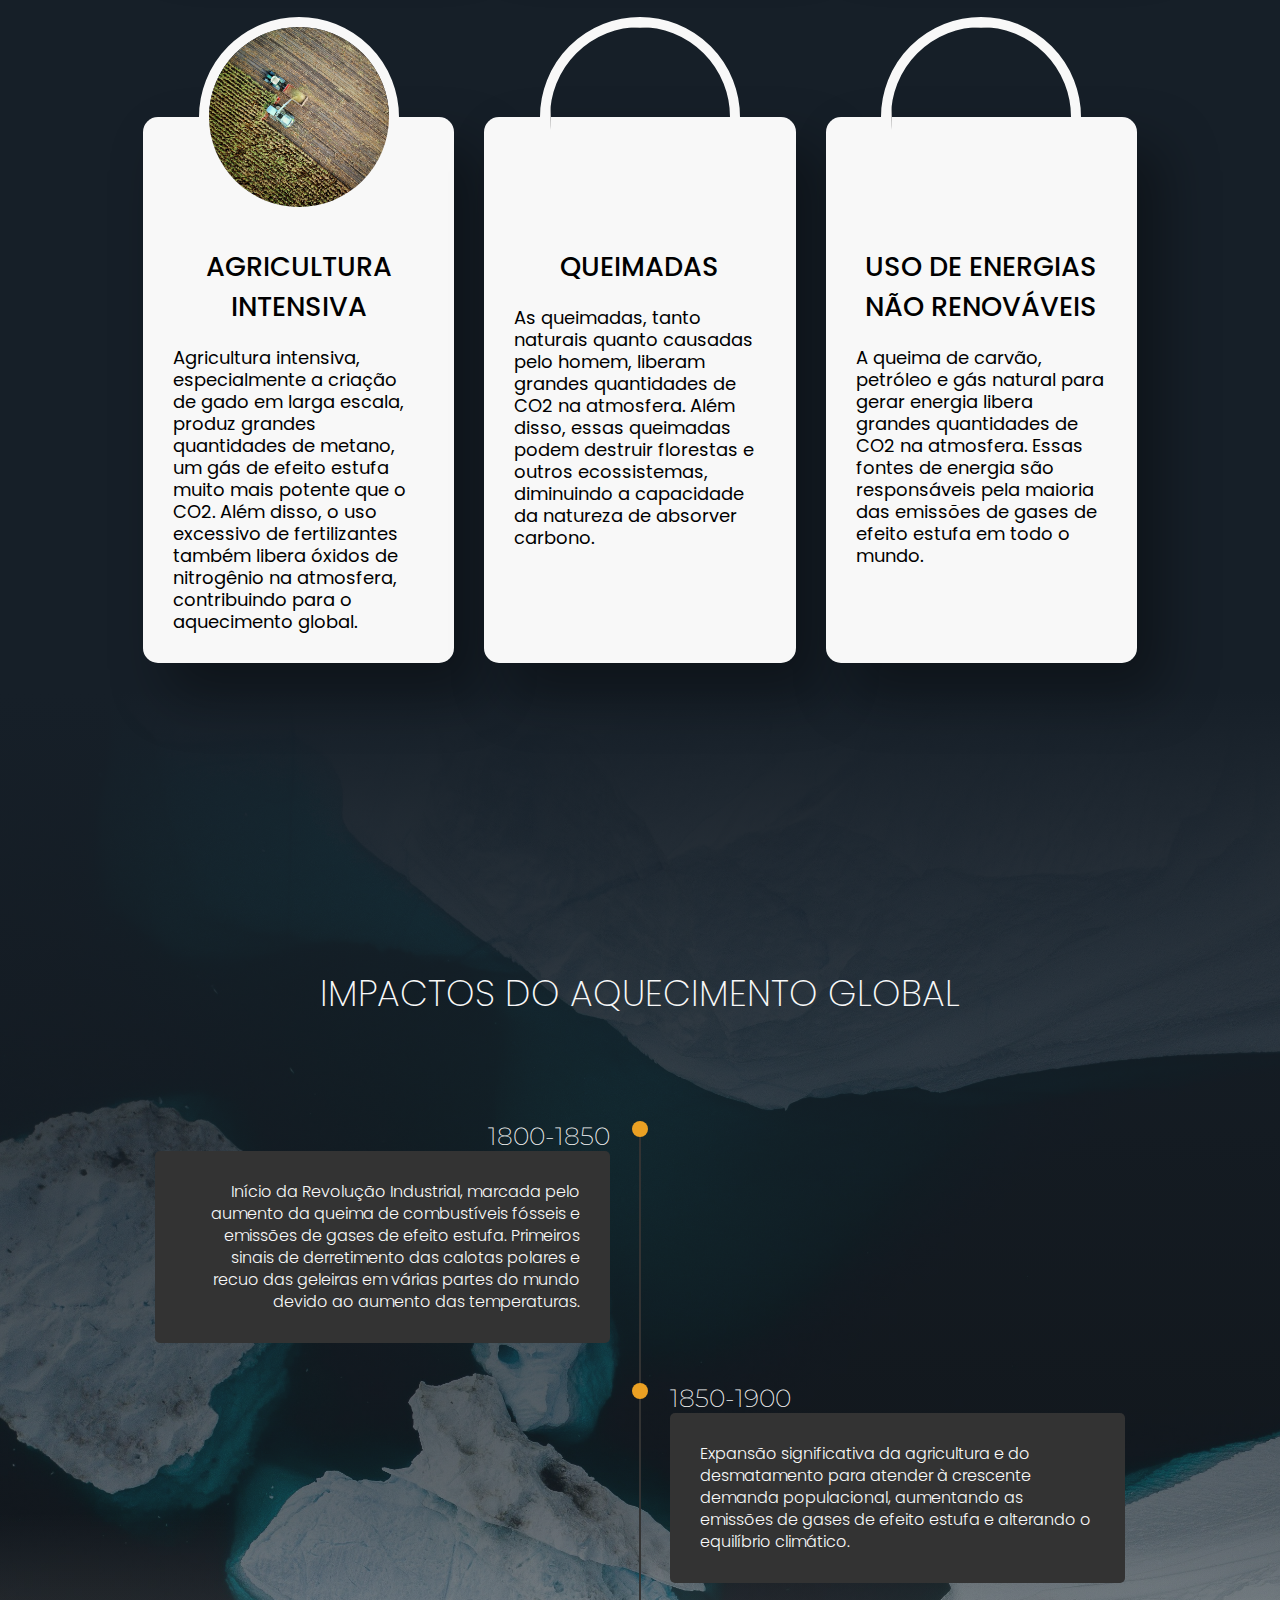
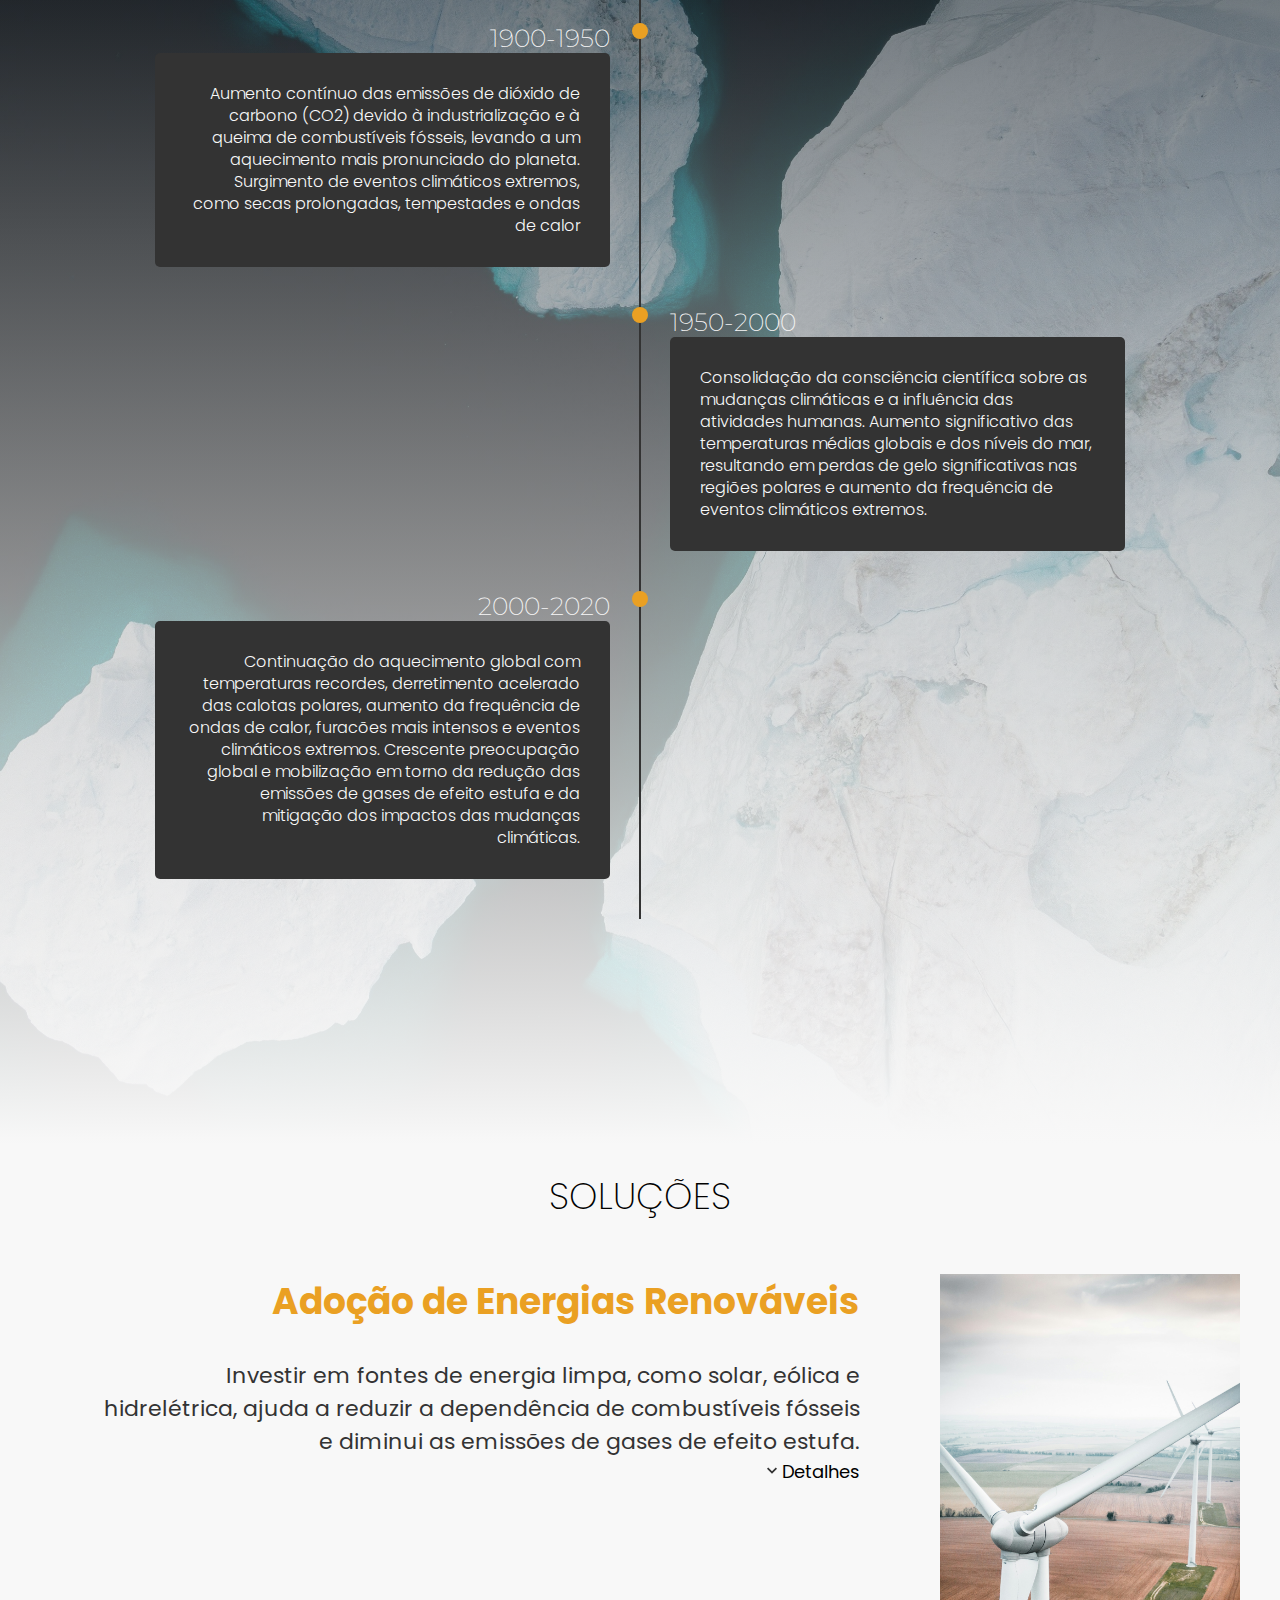
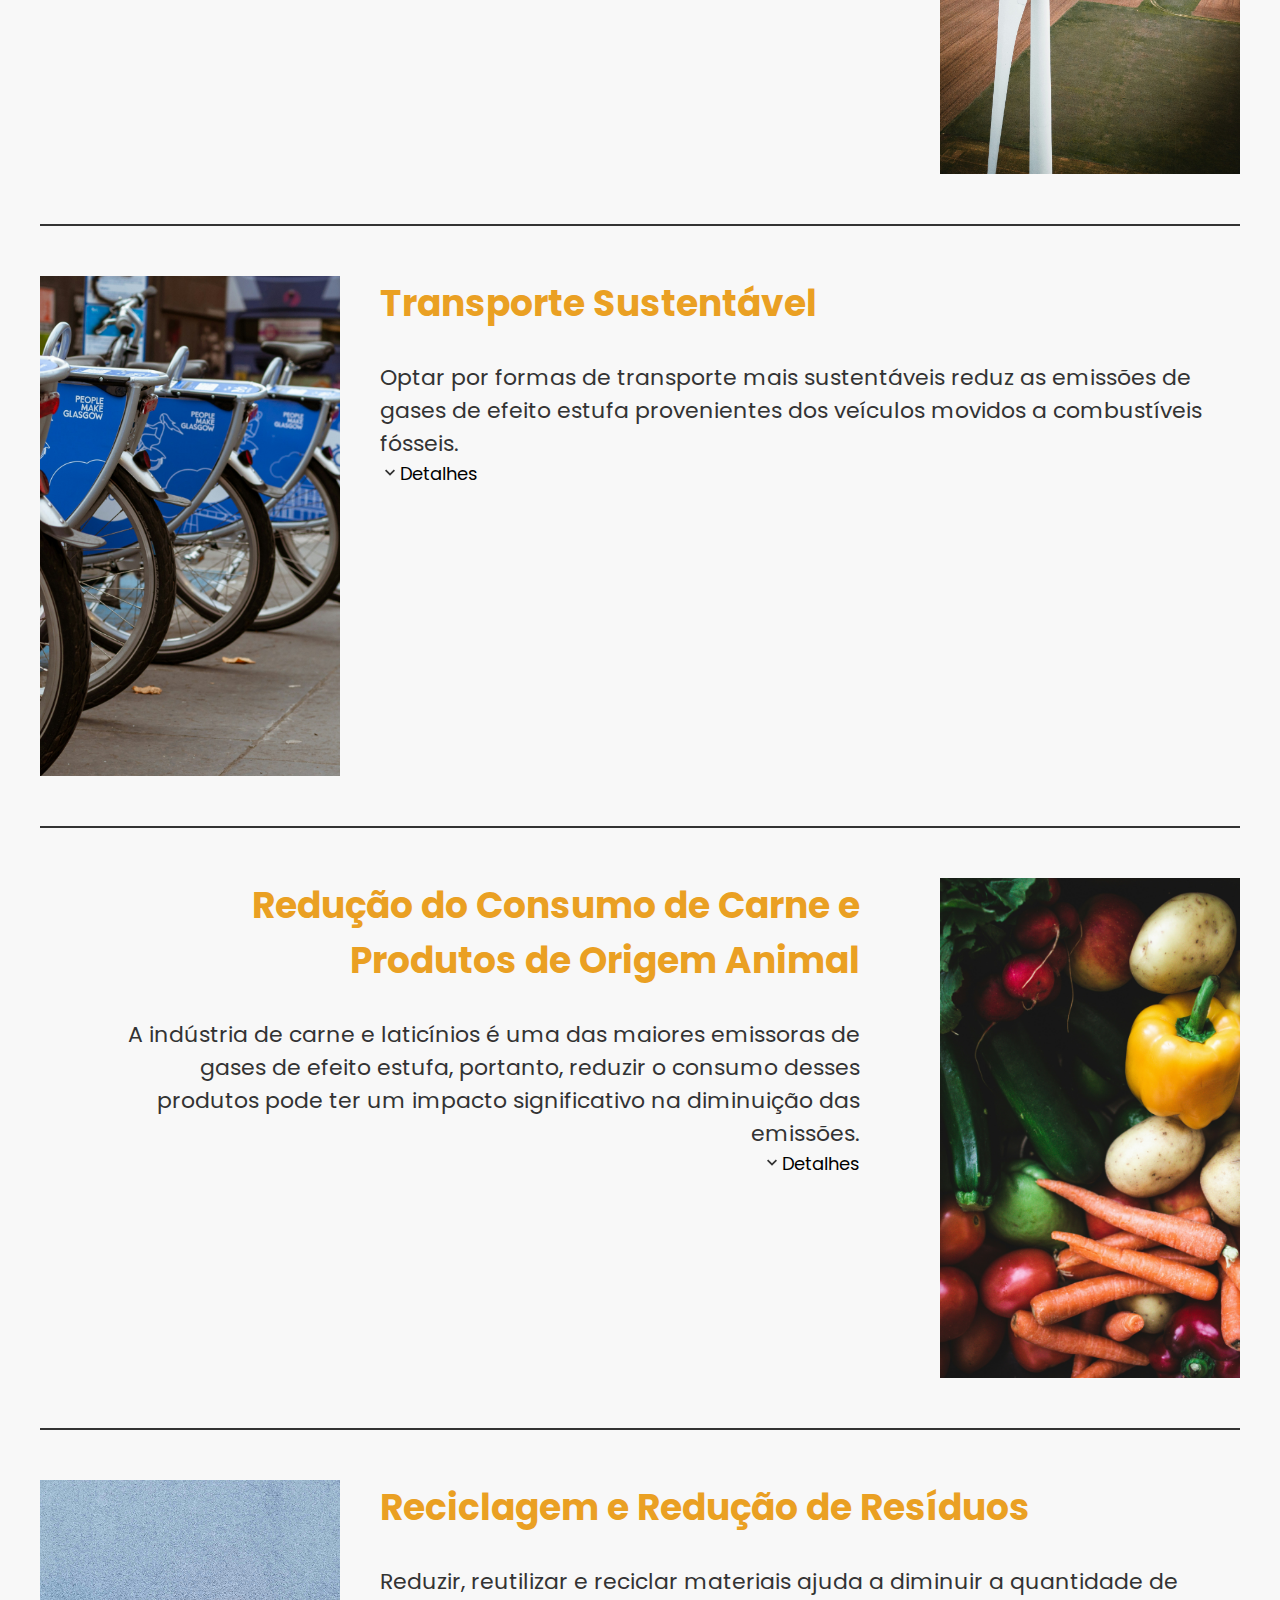
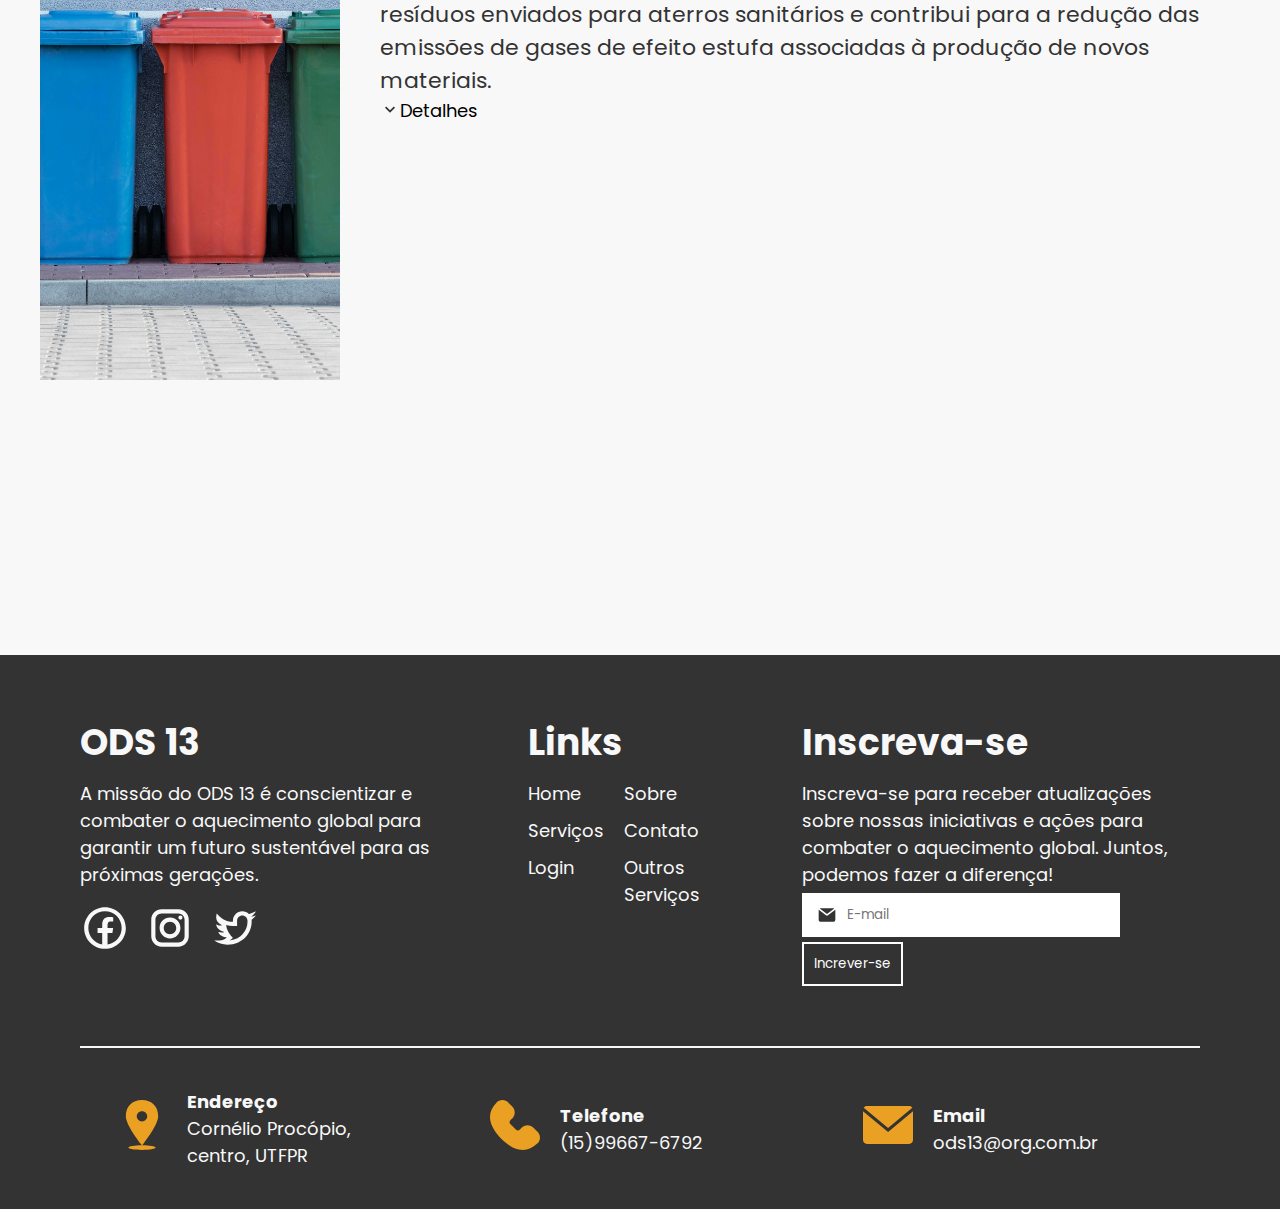
==== commit cf8f731a: "Update index.html" ====
--- a/index.html
+++ b/index.html
@@ -85,7 +85,7 @@
 
                     </div>
                     <div class="box_info">
-                        <img src="public/img/agricultura.jpg" alt="">
+                        <img src="public/img/Agricultura.jpg" alt="">
                         <h2>Agricultura Intensiva</h2>
                         <p>Agricultura intensiva, especialmente a criação de gado em larga escala, produz grandes
                             quantidades de metano, um gás de efeito estufa muito mais potente que o CO2. Além disso,
@@ -377,4 +377,4 @@
 
 
 
-</html>+</html>
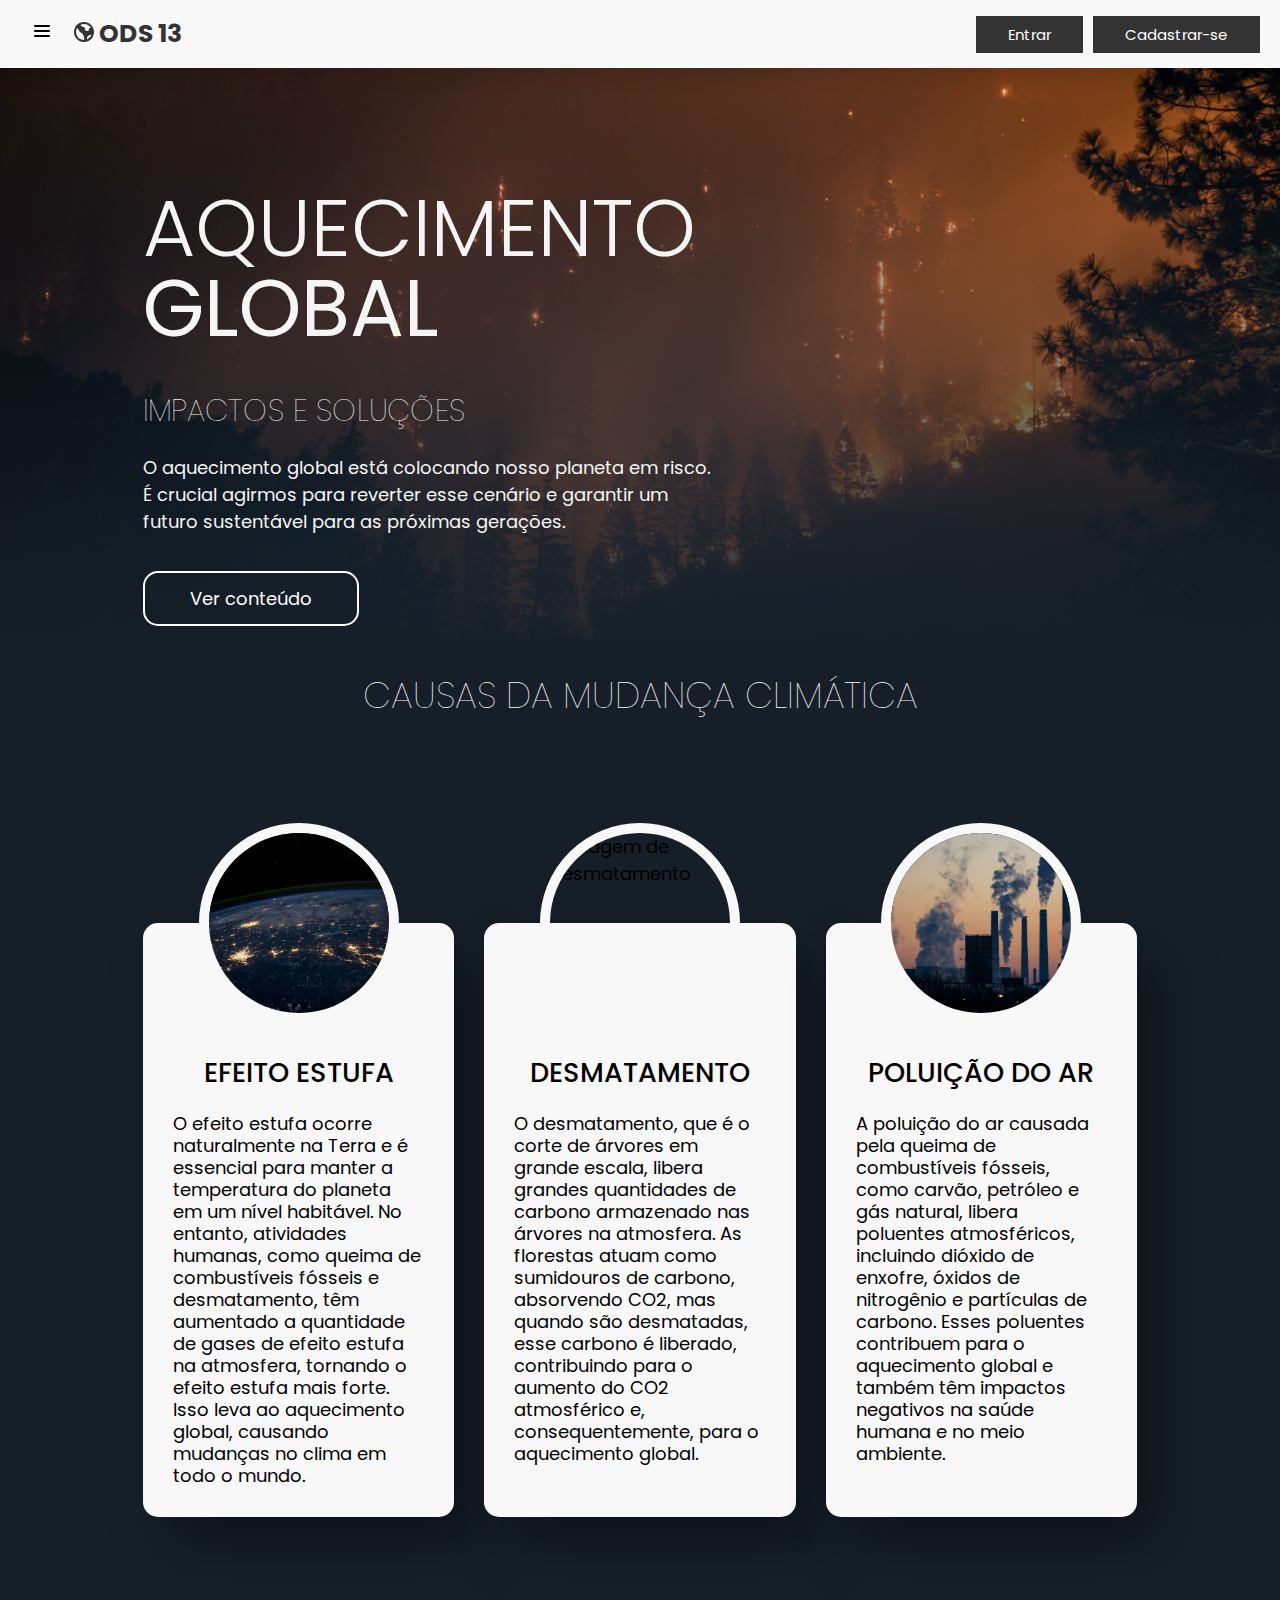
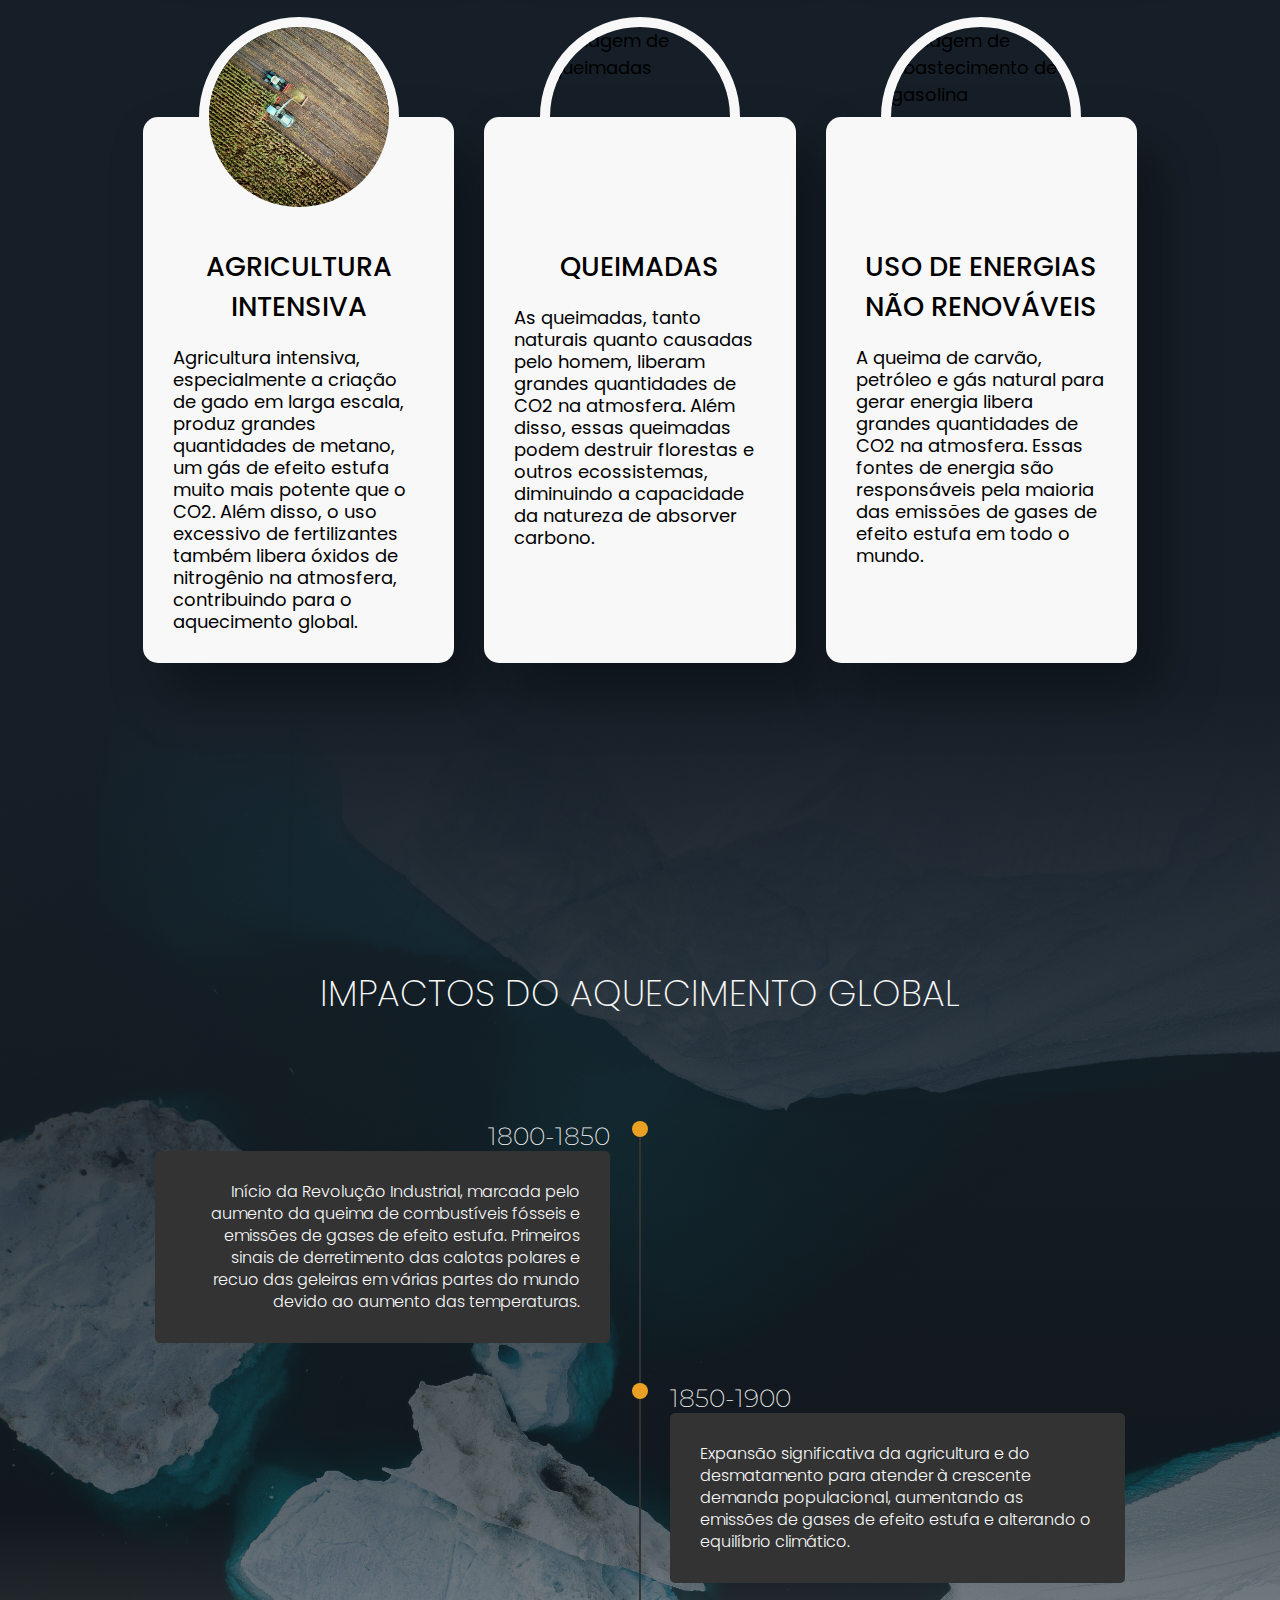
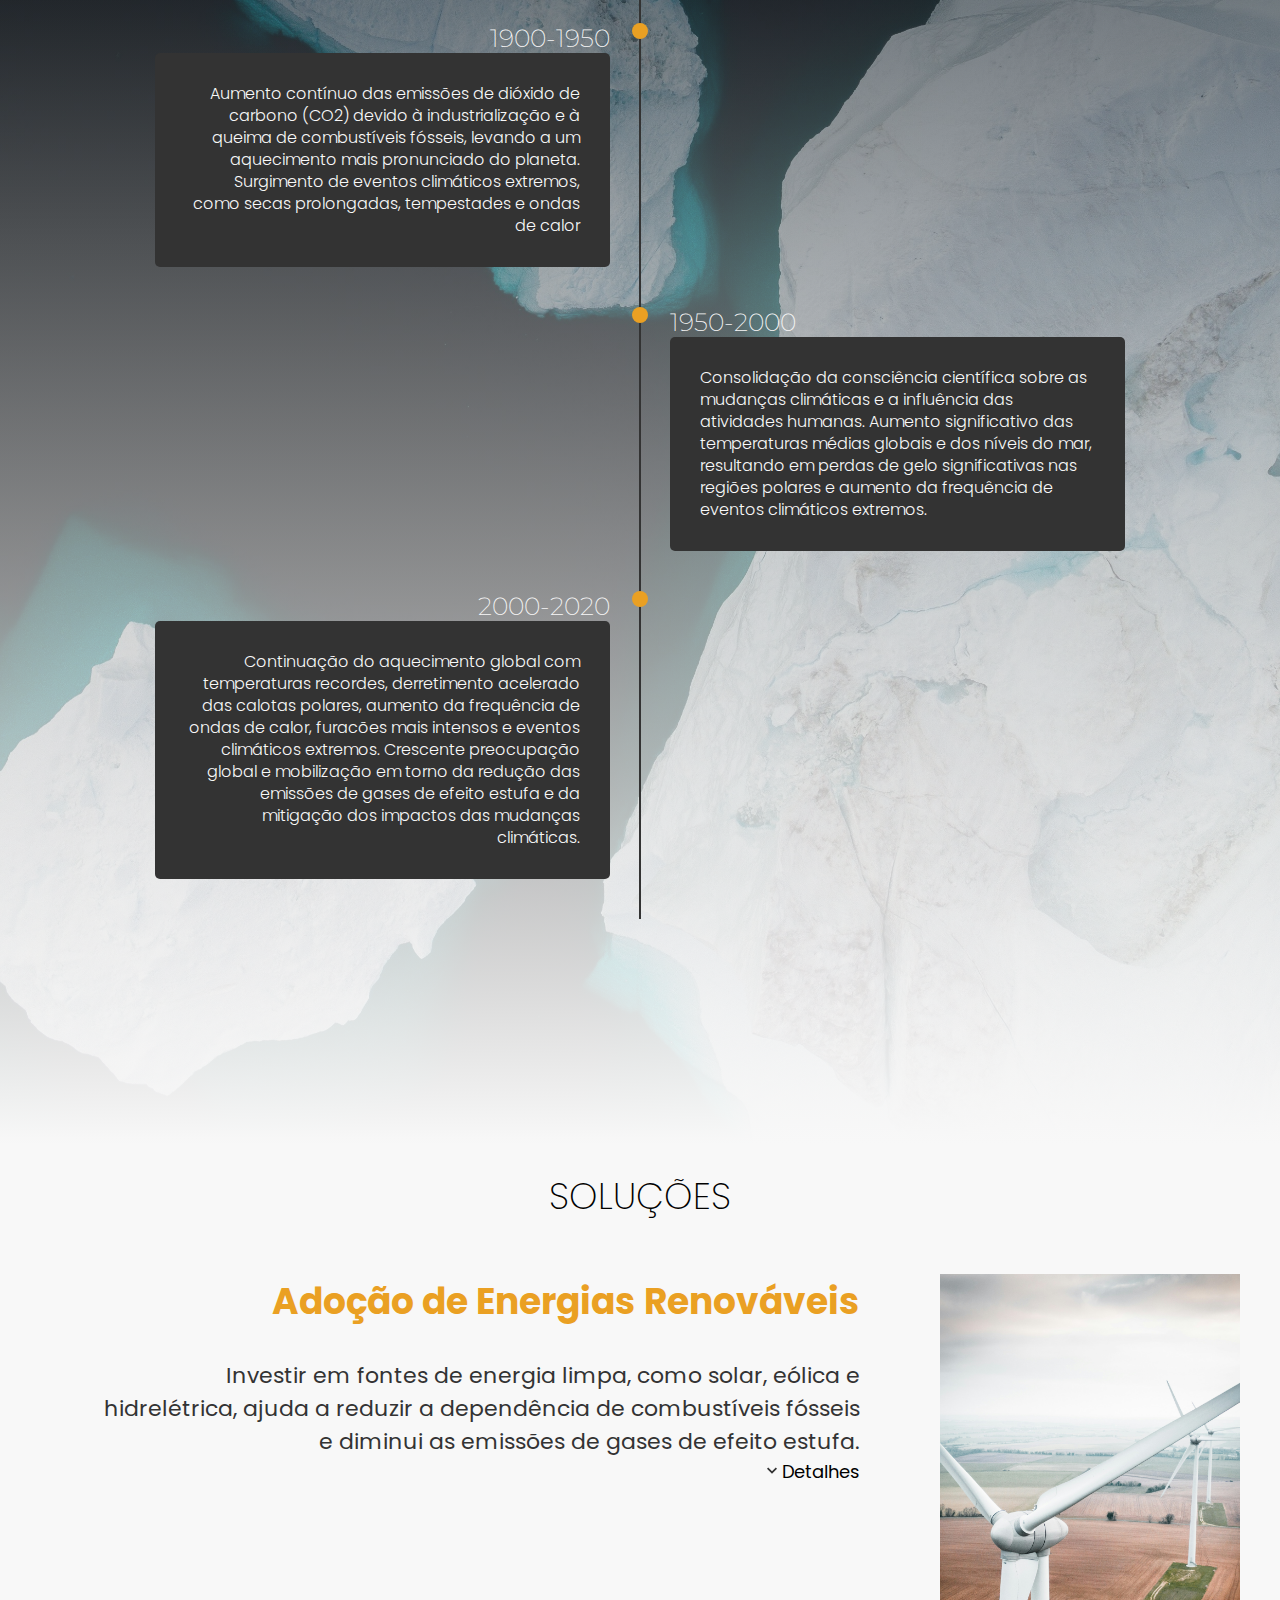
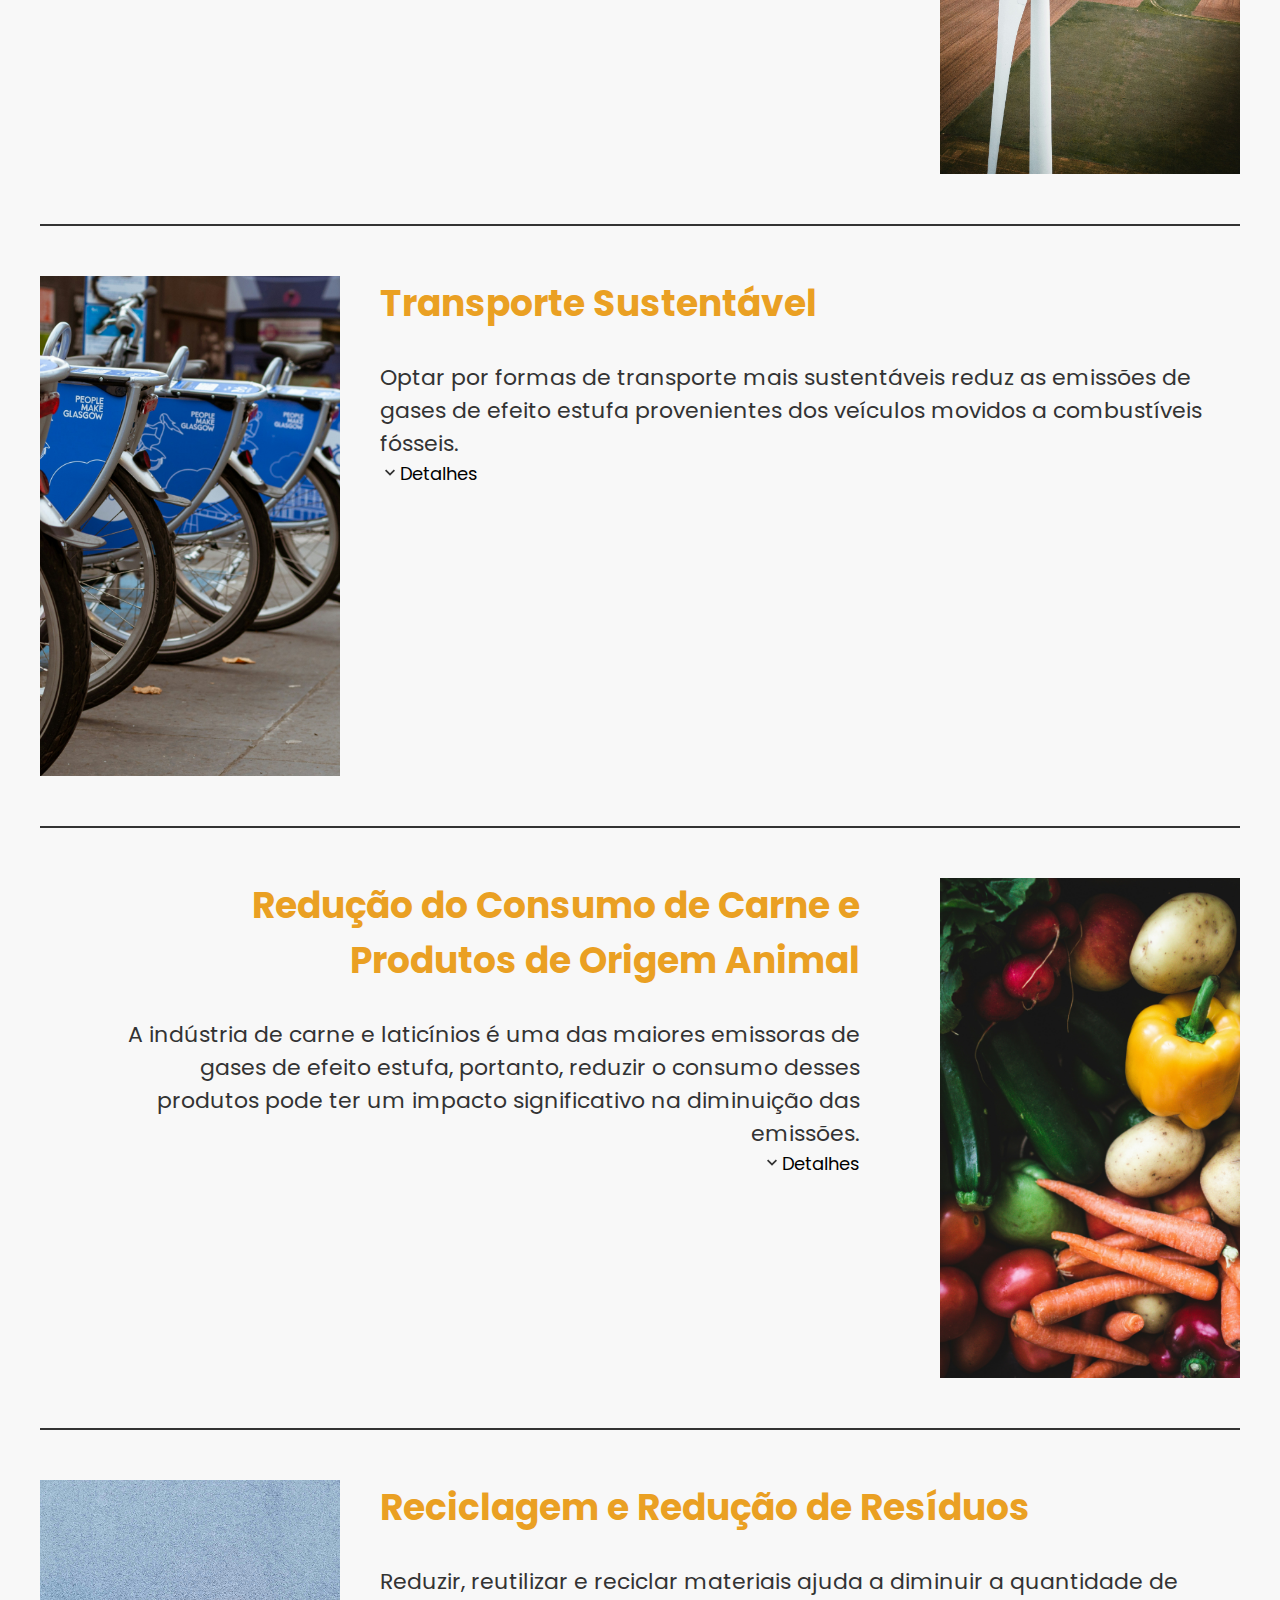
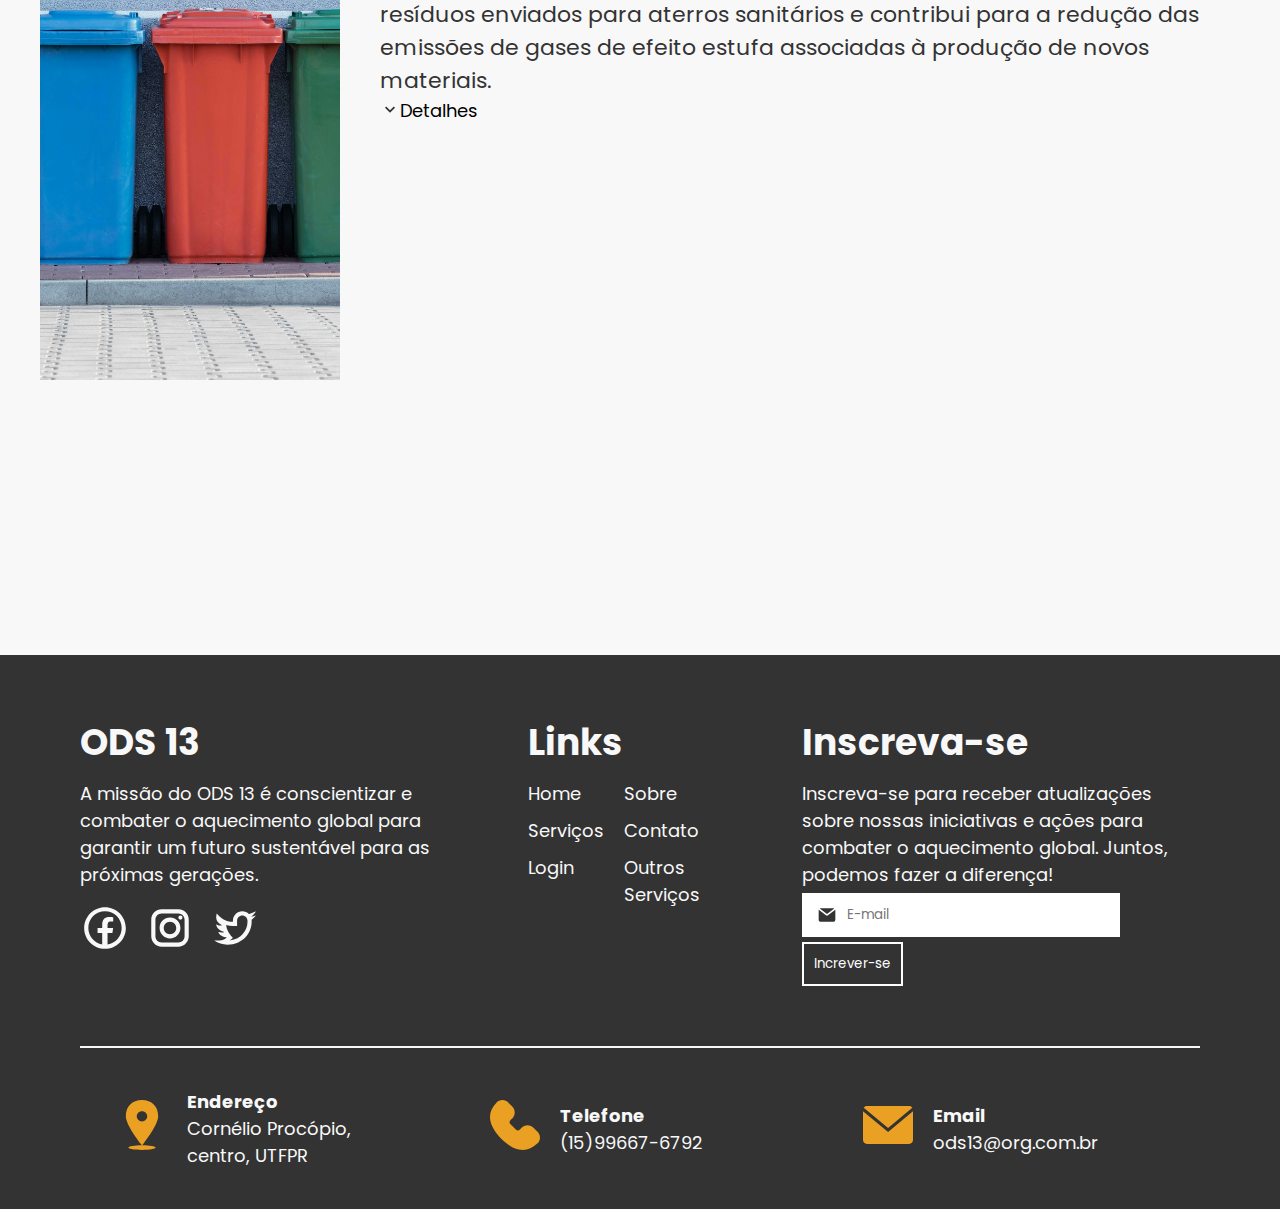
==== commit e5636276: "Update index.html" ====
--- a/index.html
+++ b/index.html
@@ -14,13 +14,13 @@
 
     <header>
         <nav class="navbar">
-            <div class="menu"><a href="#"><img src="public/icon/bars.svg" alt="menu_bars"></a>
+            <div class="menu"><a href="#"><img src="public/icon/bars.svg" alt="icone de um menu de barra"></a>
                 <ul>
                     <li><a href="#causas">Causas</a></li>
                     <li><a href="#impactos">Impactos</a></li>
                     <li><a href="#soluções">Soluções</a></li>
                 </ul>
-                <div class="logo"><a href="#home"><img src="public/icon/world.svg" alt="icone_planeta"> ODS 13</a>
+                <div class="logo"><a href="#home"><img src="public/icon/world.svg" alt="icone do planeta"> ODS 13</a>
                 </div>
             </div>
             <div class="links">
@@ -54,7 +54,7 @@
                 <div class="boxes">
 
                     <div class="box_info">
-                        <img src="public/img/efeito_estufa.jpg" alt="">
+                        <img src="public/img/efeito_estufa.jpg" alt="planeta terra vista do espaço">
                         <h2>Efeito Estufa</h2>
                         <p>O efeito estufa ocorre naturalmente na Terra e é essencial para manter a temperatura do
                             planeta em um nível habitável. No entanto, atividades humanas, como queima de
@@ -66,7 +66,7 @@
                             clima em todo o mundo.</p>
                     </div>
                     <div class="box_info">
-                        <img src="public/img/desmatamento.jpg" alt="">
+                        <img src="public/img/desmatamento.jpg" alt="imagem de desmatamento">
                         <h2>Desmatamento</h2>
                         <p>O desmatamento, que é o corte de árvores em grande escala, libera grandes quantidades de
                             carbono armazenado nas árvores na atmosfera. As florestas atuam como sumidouros de
@@ -75,7 +75,7 @@
                             aumento do CO2 atmosférico e, consequentemente, para o aquecimento global.</p>
                     </div>
                     <div class="box_info">
-                        <img src="public/img/poluição-ar.jpg" alt="">
+                        <img src="public/img/poluição-ar.jpg" alt="imagem de poluição">
                         <h2>Poluição do Ar</h2>
                         <p>A poluição do ar causada pela queima de combustíveis fósseis, como carvão, petróleo e gás
                             natural, libera poluentes atmosféricos, incluindo dióxido de enxofre, óxidos de
@@ -85,7 +85,7 @@
 
                     </div>
                     <div class="box_info">
-                        <img src="public/img/Agricultura.jpg" alt="">
+                        <img src="public/img/Agricultura.jpg" alt="imagem de agricultura">
                         <h2>Agricultura Intensiva</h2>
                         <p>Agricultura intensiva, especialmente a criação de gado em larga escala, produz grandes
                             quantidades de metano, um gás de efeito estufa muito mais potente que o CO2. Além disso,
@@ -95,7 +95,7 @@
                             para o aquecimento global.</p>
                     </div>
                     <div class="box_info">
-                        <img src="public/img/queimadas.jpg" alt="">
+                        <img src="public/img/queimadas.jpg" alt="imagem de queimadas">
                         <h2>Queimadas</h2>
                         <p>As queimadas, tanto naturais quanto causadas pelo homem, liberam grandes quantidades de
                             CO2
@@ -104,7 +104,7 @@
                             diminuindo a capacidade da natureza de absorver carbono.</p>
                     </div>
                     <div class="box_info">
-                        <img src="public/img/energia-não-renovavel.jpg" alt="">
+                        <img src="public/img/energia-não-renovavel.jpg" alt="imagem de abastecimento de gasolina">
                         <h2>Uso de Energias Não Renováveis</h2>
                         <p>A queima de carvão, petróleo e gás natural para gerar energia libera grandes quantidades
                             de
@@ -184,7 +184,7 @@
                 <h1 class="section_title">Soluções</h1>
                 <div class="grid">
                     <div class="grid_item div_esq">
-                        <img src="public/img/energia_renovavel.jpg" alt="">
+                        <img src="public/img/energia_renovavel.jpg" alt="imagem de energia eólica">
                         <div class="grid_content">
 
                             <h1>Adoção de Energias Renováveis</h1>
@@ -210,7 +210,7 @@
                         </div>
                     </div>
                     <div class="grid_item div_dir">
-                        <img src="public/img/transporte.jpg" alt="">
+                        <img src="public/img/transporte.jpg" alt="imagem de bicicletas">
                         <div class="grid_content">
 
                             <h1>Transporte Sustentável</h1>
@@ -236,7 +236,7 @@
                         </div>
                     </div>
                     <div class="grid_item div_esq">
-                        <img src="public/img/vegano.jpg" alt="">
+                        <img src="public/img/vegano.jpg" alt="imagem de alimentos naturais">
                         <div class="grid_content">
 
                             <h1>Redução do Consumo de Carne e Produtos de Origem Animal</h1>
@@ -264,7 +264,7 @@
                         </div>
                     </div>
                     <div class="grid_item div_dir last_grid">
-                        <img src="public/img/reciclagem.jpg" alt="">
+                        <img src="public/img/reciclagem.jpg" alt="imagem de lixos de coleta seletiva">
                         <div class="grid_content">
 
                             <h1>Reciclagem e Redução de Resíduos</h1>
@@ -310,9 +310,9 @@
 
 
                 <div class="social_media">
-                    <a href="#"><img src="public/icon/icons8-facebook.svg" alt="facebook"></a>
-                    <a href="#"><img src="public/icon/icons8-instagram.svg" alt="instagram"></a>
-                    <a href="#"><img src="public/icon/icons8-twitter.svg" alt="twitter"></a>
+                    <a href="#"><img src="public/icon/icons8-facebook.svg" alt="icone facebook"></a>
+                    <a href="#"><img src="public/icon/icons8-instagram.svg" alt="icone instagram"></a>
+                    <a href="#"><img src="public/icon/icons8-twitter.svg" alt="icone twitter"></a>
                 </div>
             </div>
 
@@ -343,7 +343,7 @@
         <div class="contatos">
             <div class="info">
                 <div class="info_icon">
-                    <img src="public/icon/Local.svg" alt="email_icon">
+                    <img src="public/icon/Local.svg" alt="icone local">
                 </div>
                 <div class="info_text">
                     <h4>Endereço</h4>
@@ -352,7 +352,7 @@
             </div>
             <div class="info">
                 <div class="info_icon">
-                    <img src="public/icon/Phone_yelow.svg" alt="phone_icon">
+                    <img src="public/icon/Phone_yelow.svg" alt="icone phone">
                 </div>
                 <div class="info_text">
                     <h4>Telefone</h4>
@@ -361,7 +361,7 @@
             </div>
             <div class="info">
                 <div class="info_icon">
-                    <img src="public/icon/mail.svg" alt="email_icon">
+                    <img src="public/icon/mail.svg" alt="icone email">
                 </div>
                 <div class="info_text">
                     <h4>Email</h4>
--- a/css/style_index.css
+++ b/css/style_index.css
@@ -45,7 +45,8 @@
 .menu:hover ul{
     display: flex;
     flex-direction: column;
-    margin: 20px;
+    margin-top: 20px;
+    padding-top: 20px;
     
 }
 
@@ -619,4 +620,4 @@
     color: #ffffff;
     background-color: var(--cinza-main);
     border: 2px solid white;
-}+}
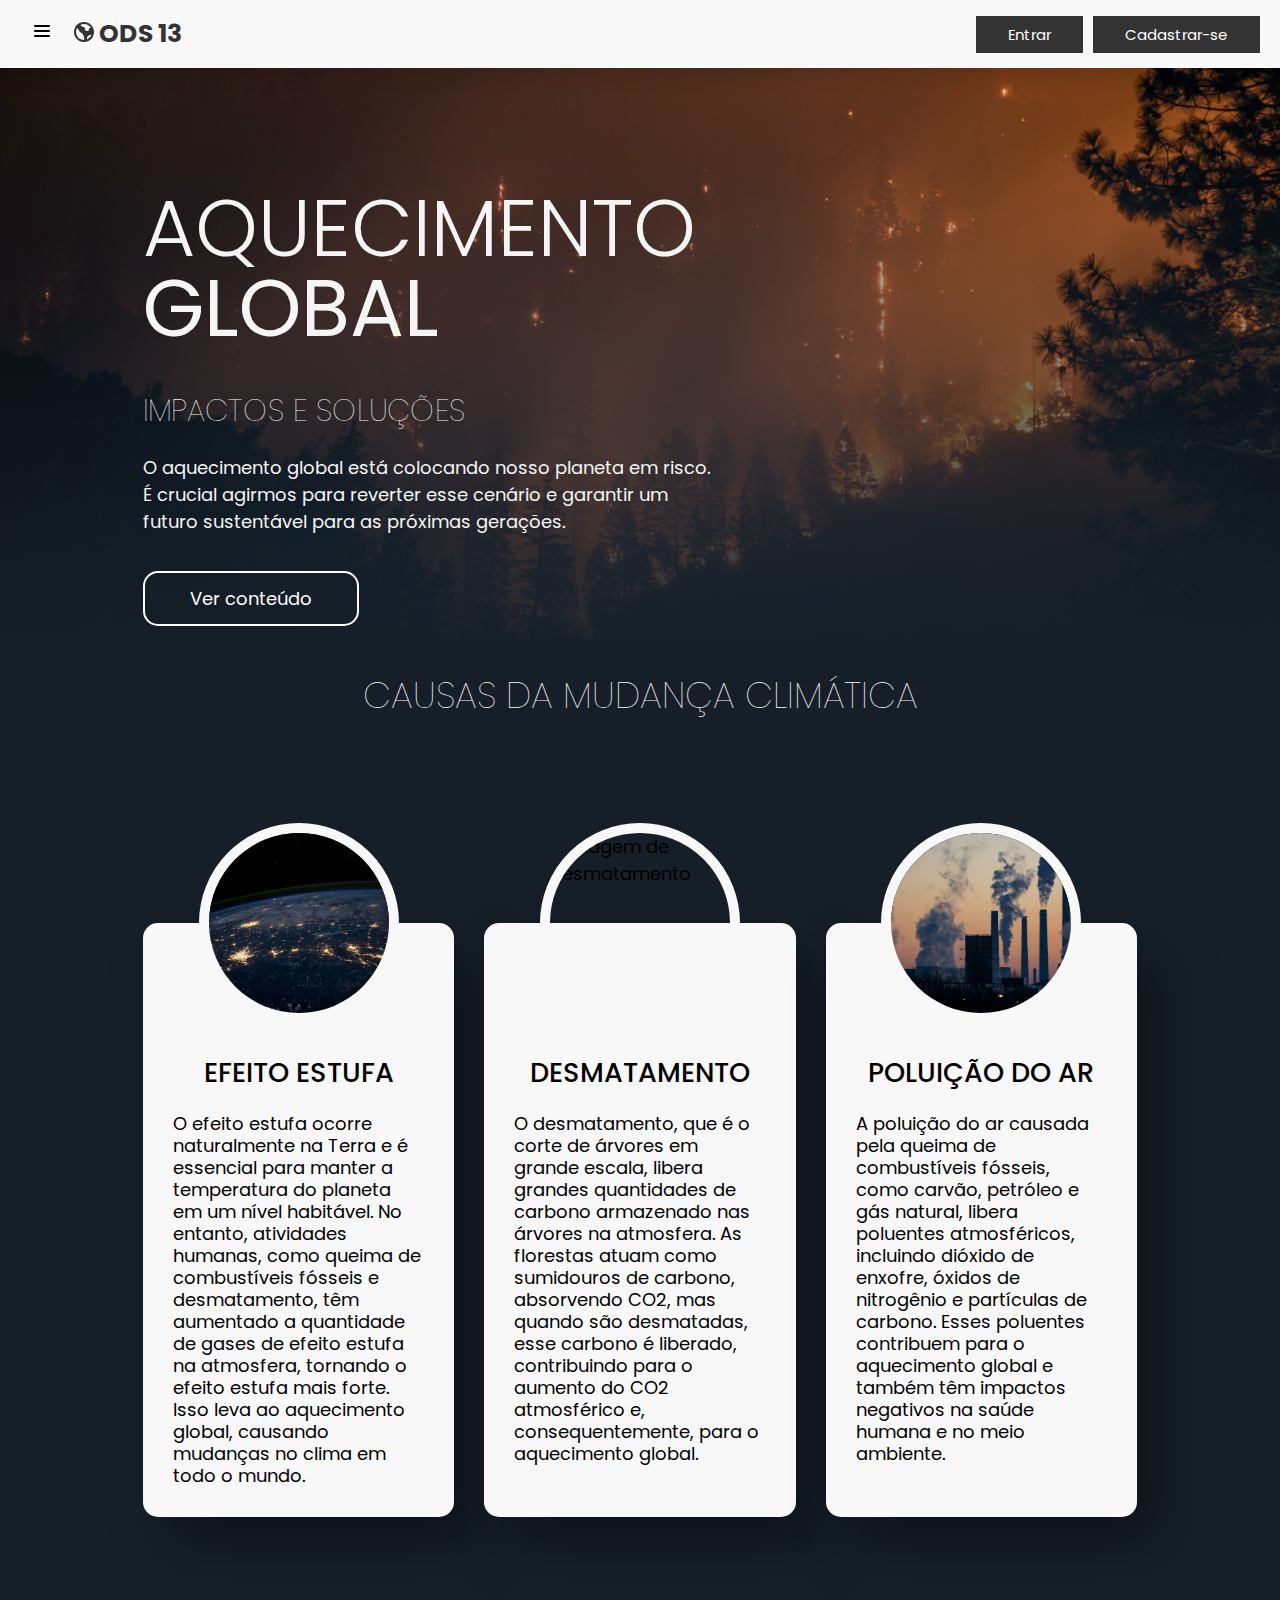
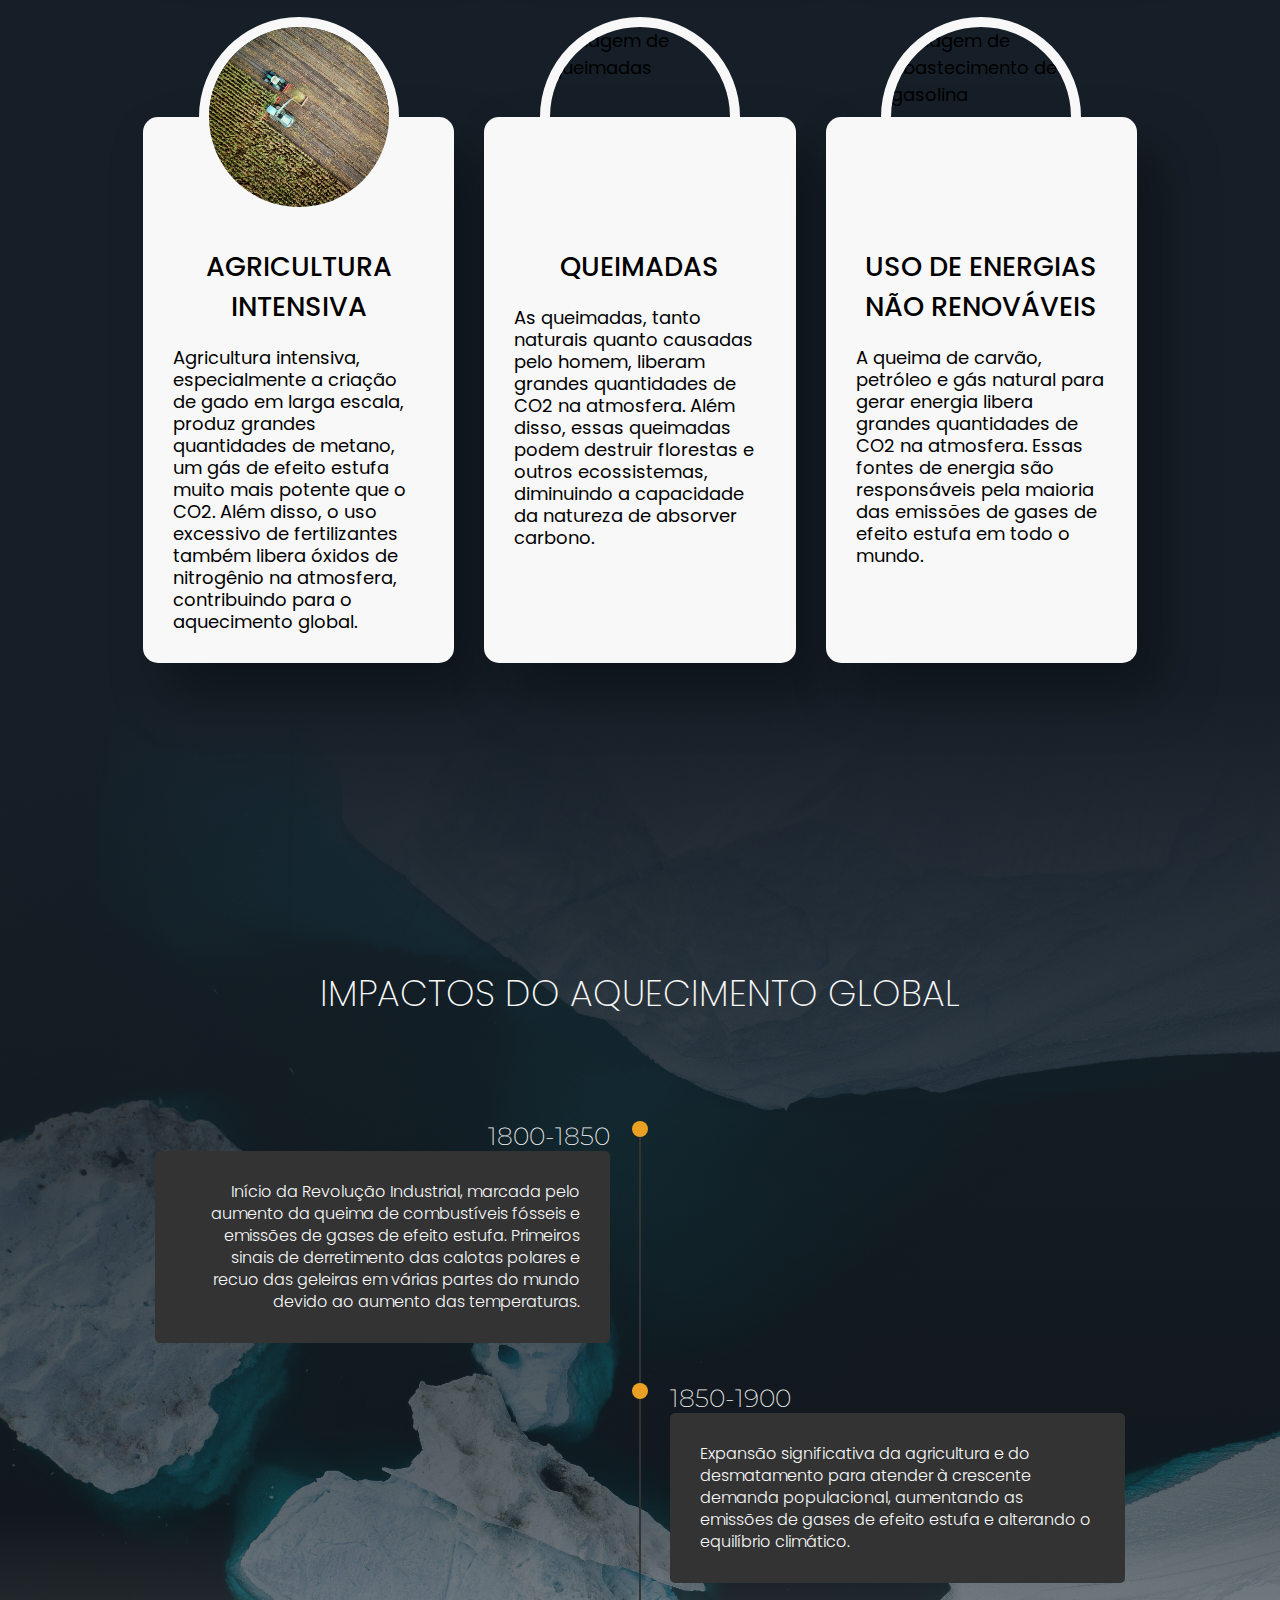
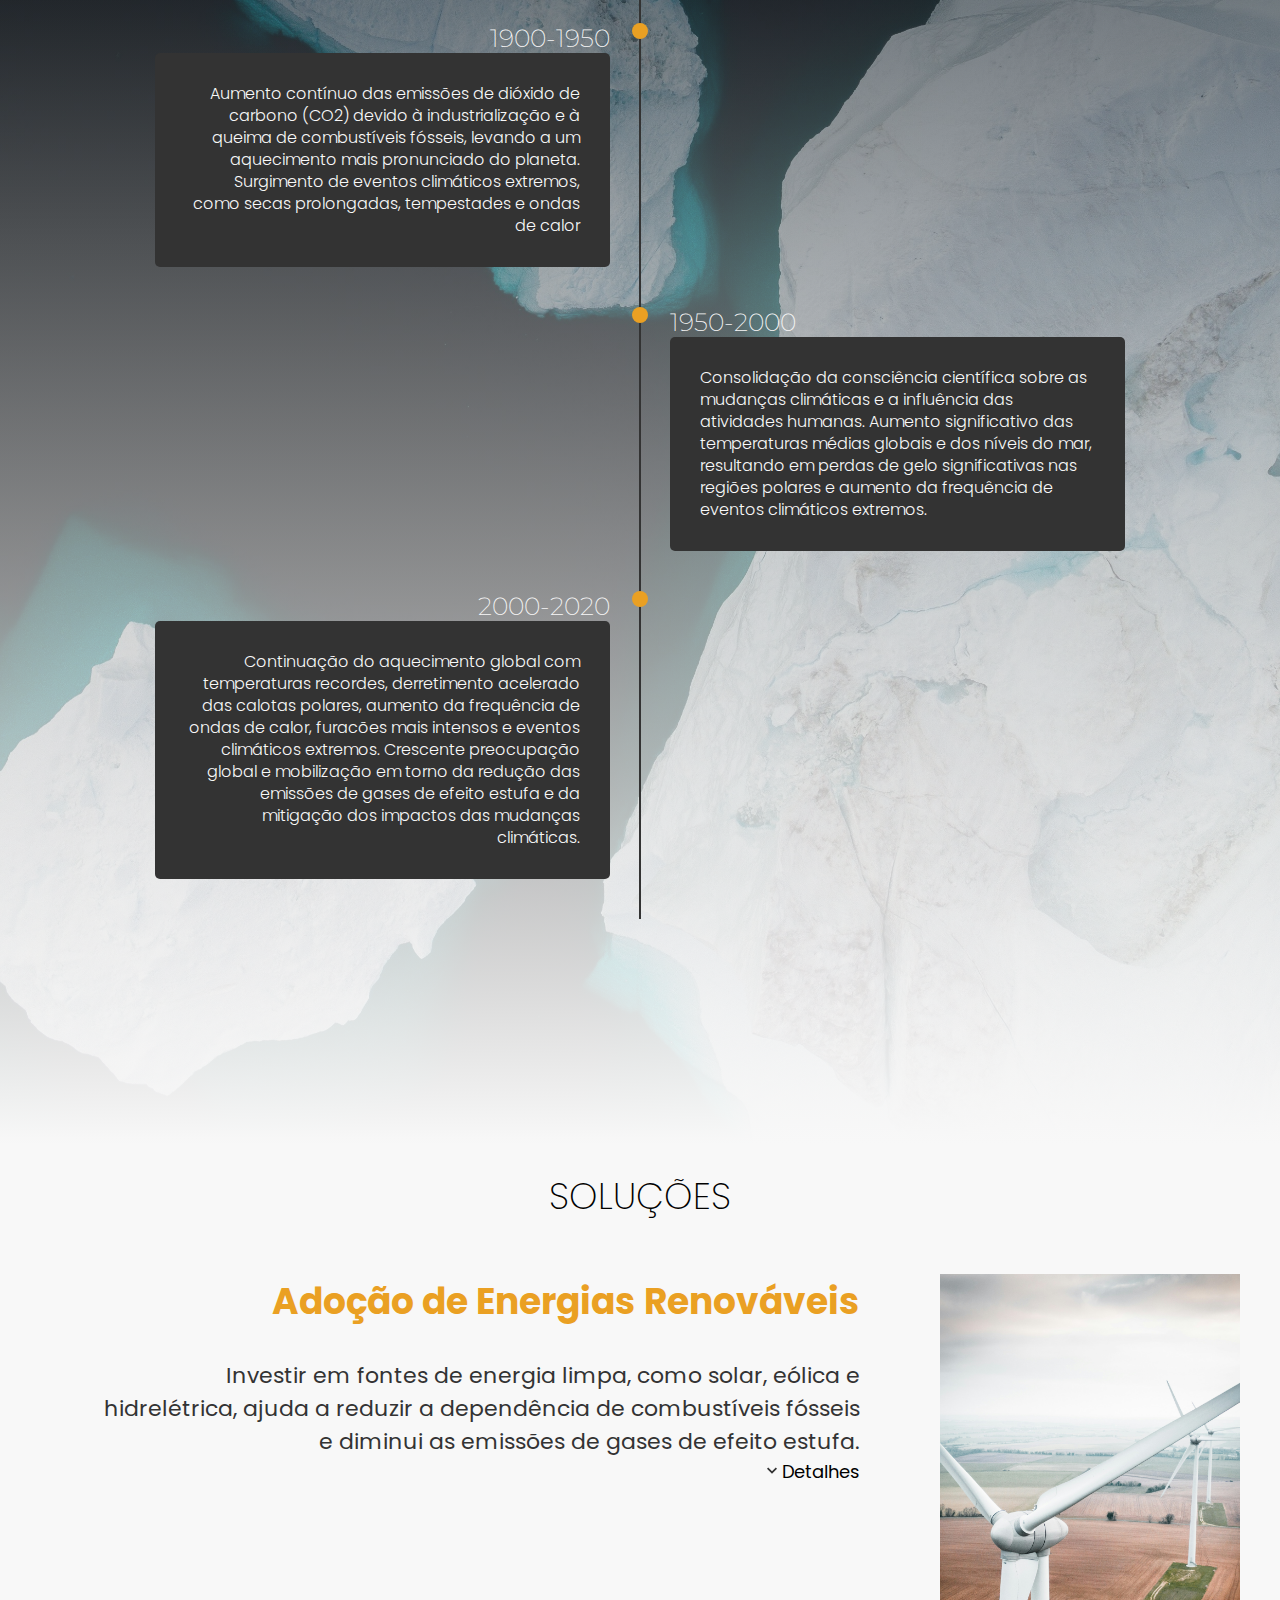
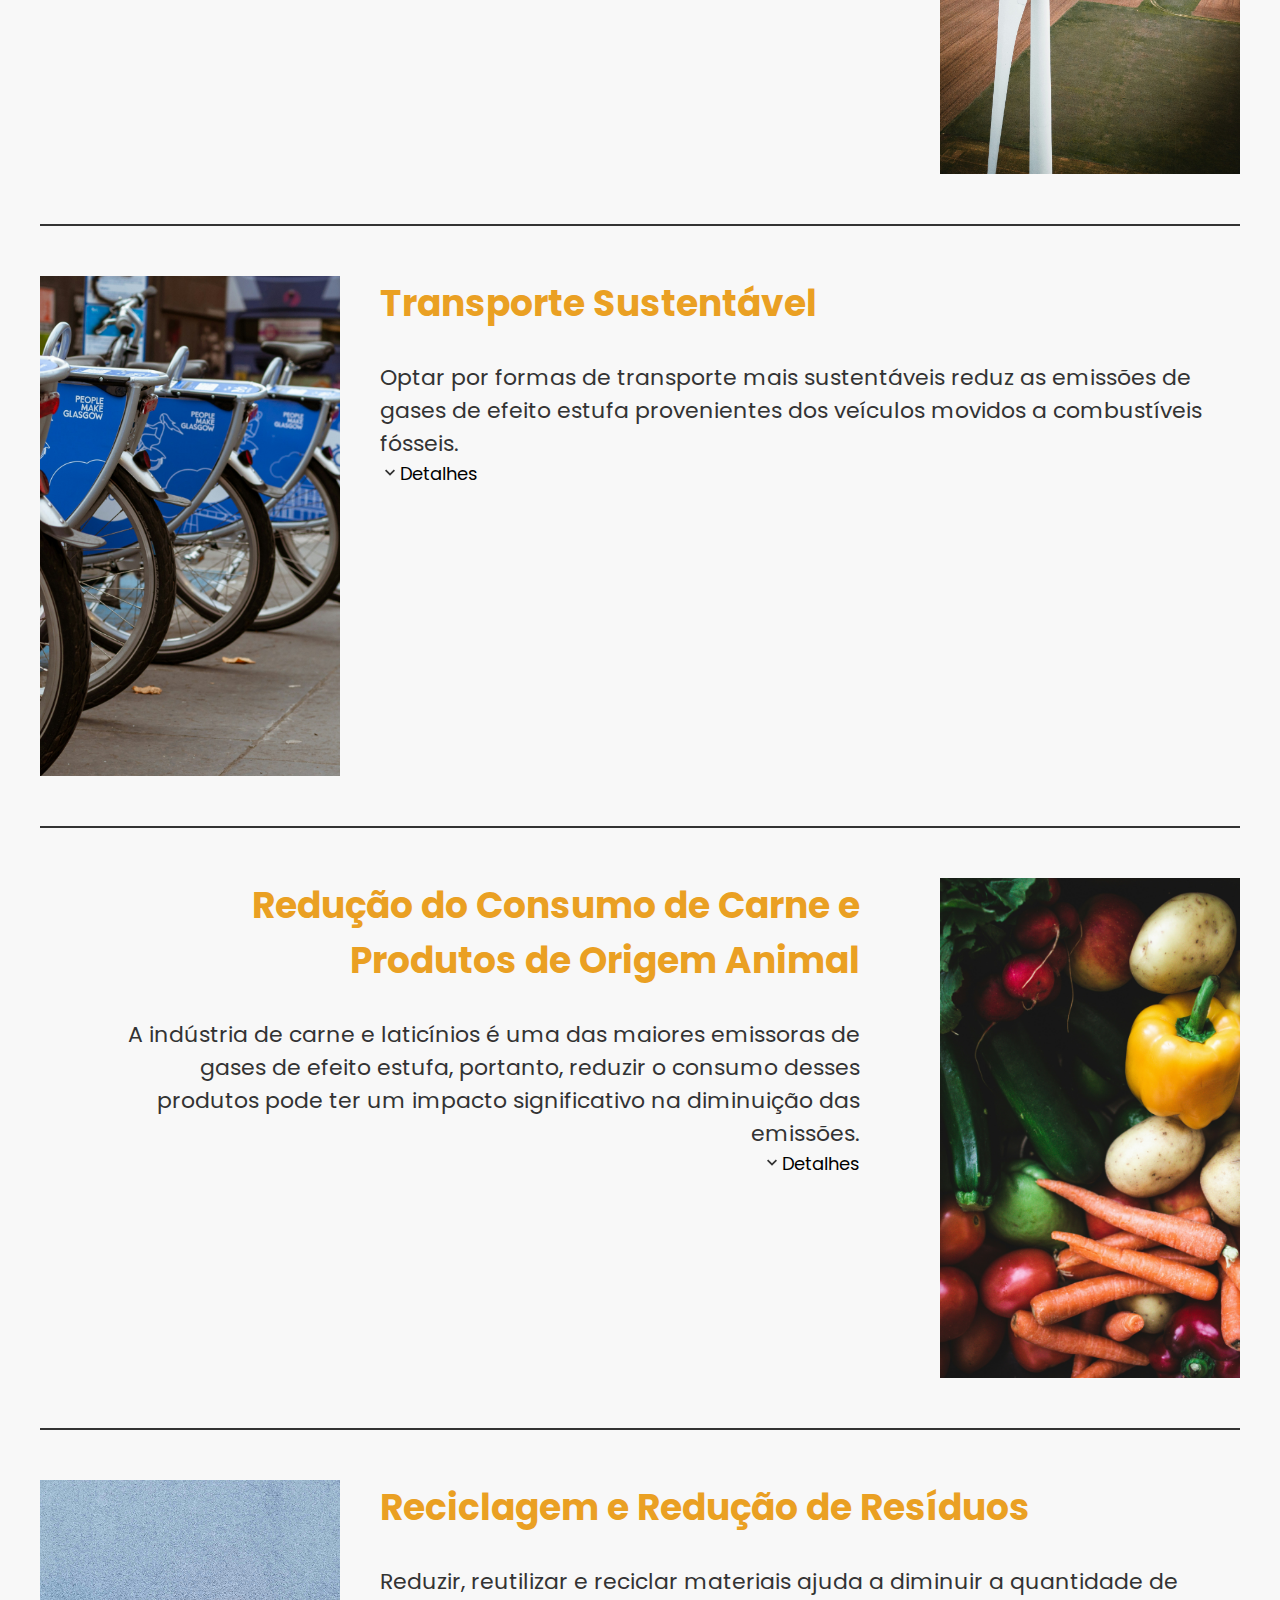
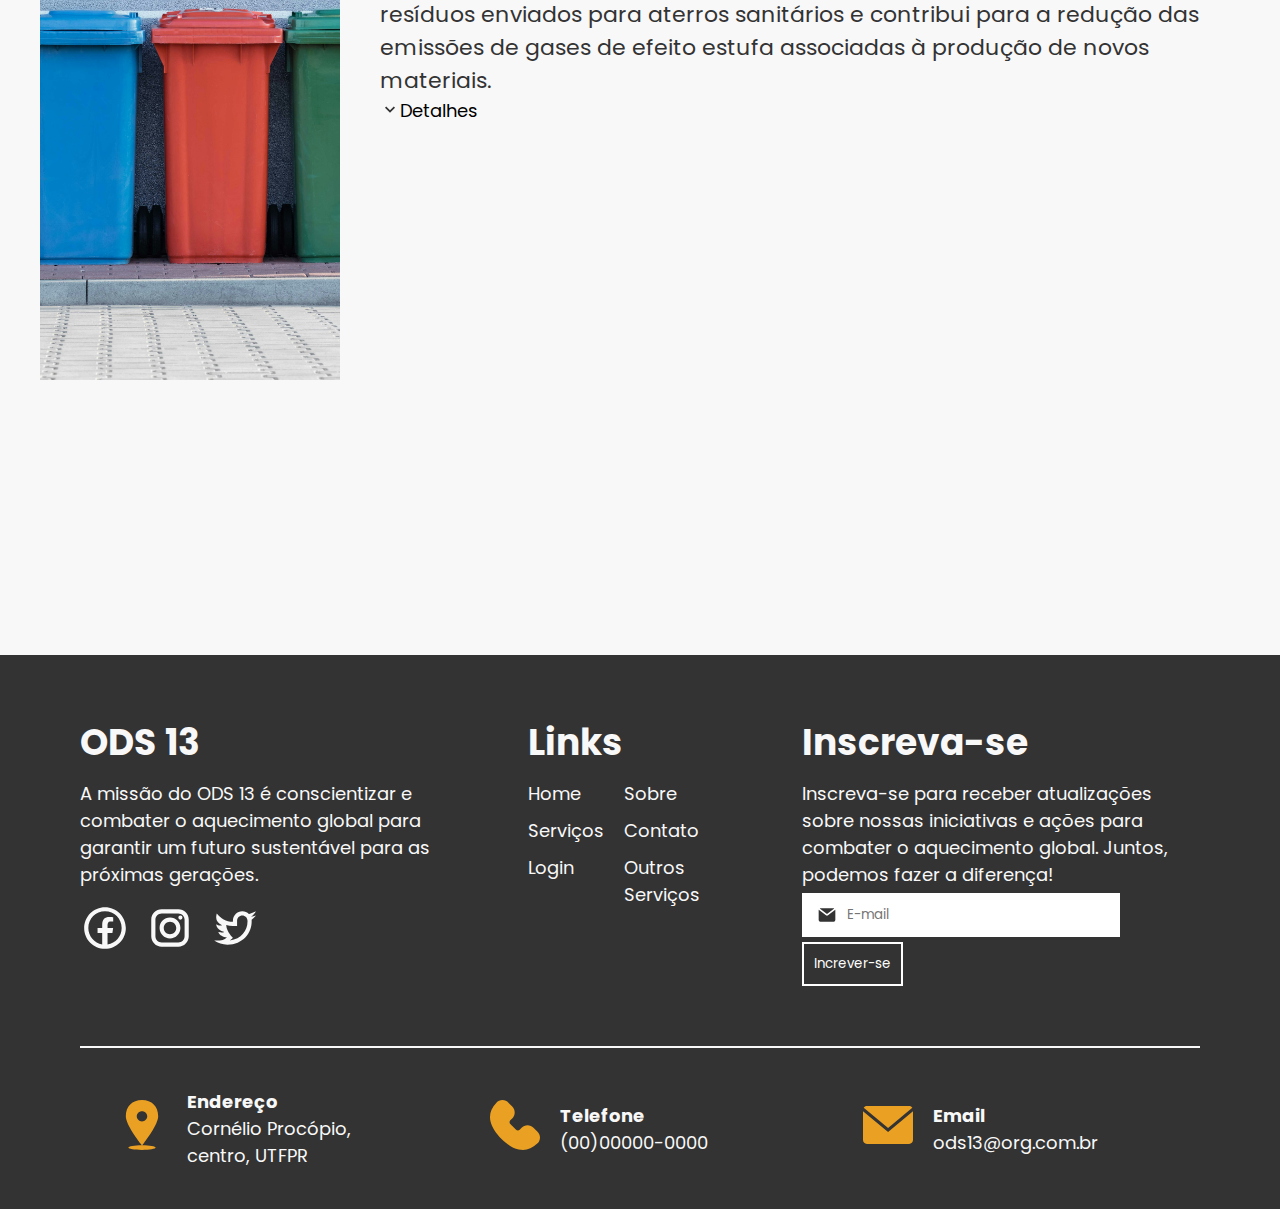
==== commit a9d3924c: "Update index.html" ====
--- a/index.html
+++ b/index.html
@@ -356,7 +356,7 @@
                 </div>
                 <div class="info_text">
                     <h4>Telefone</h4>
-                    <p>(15)99667-6792</p>
+                    <p>(00)00000-0000</p>
                 </div>
             </div>
             <div class="info">
